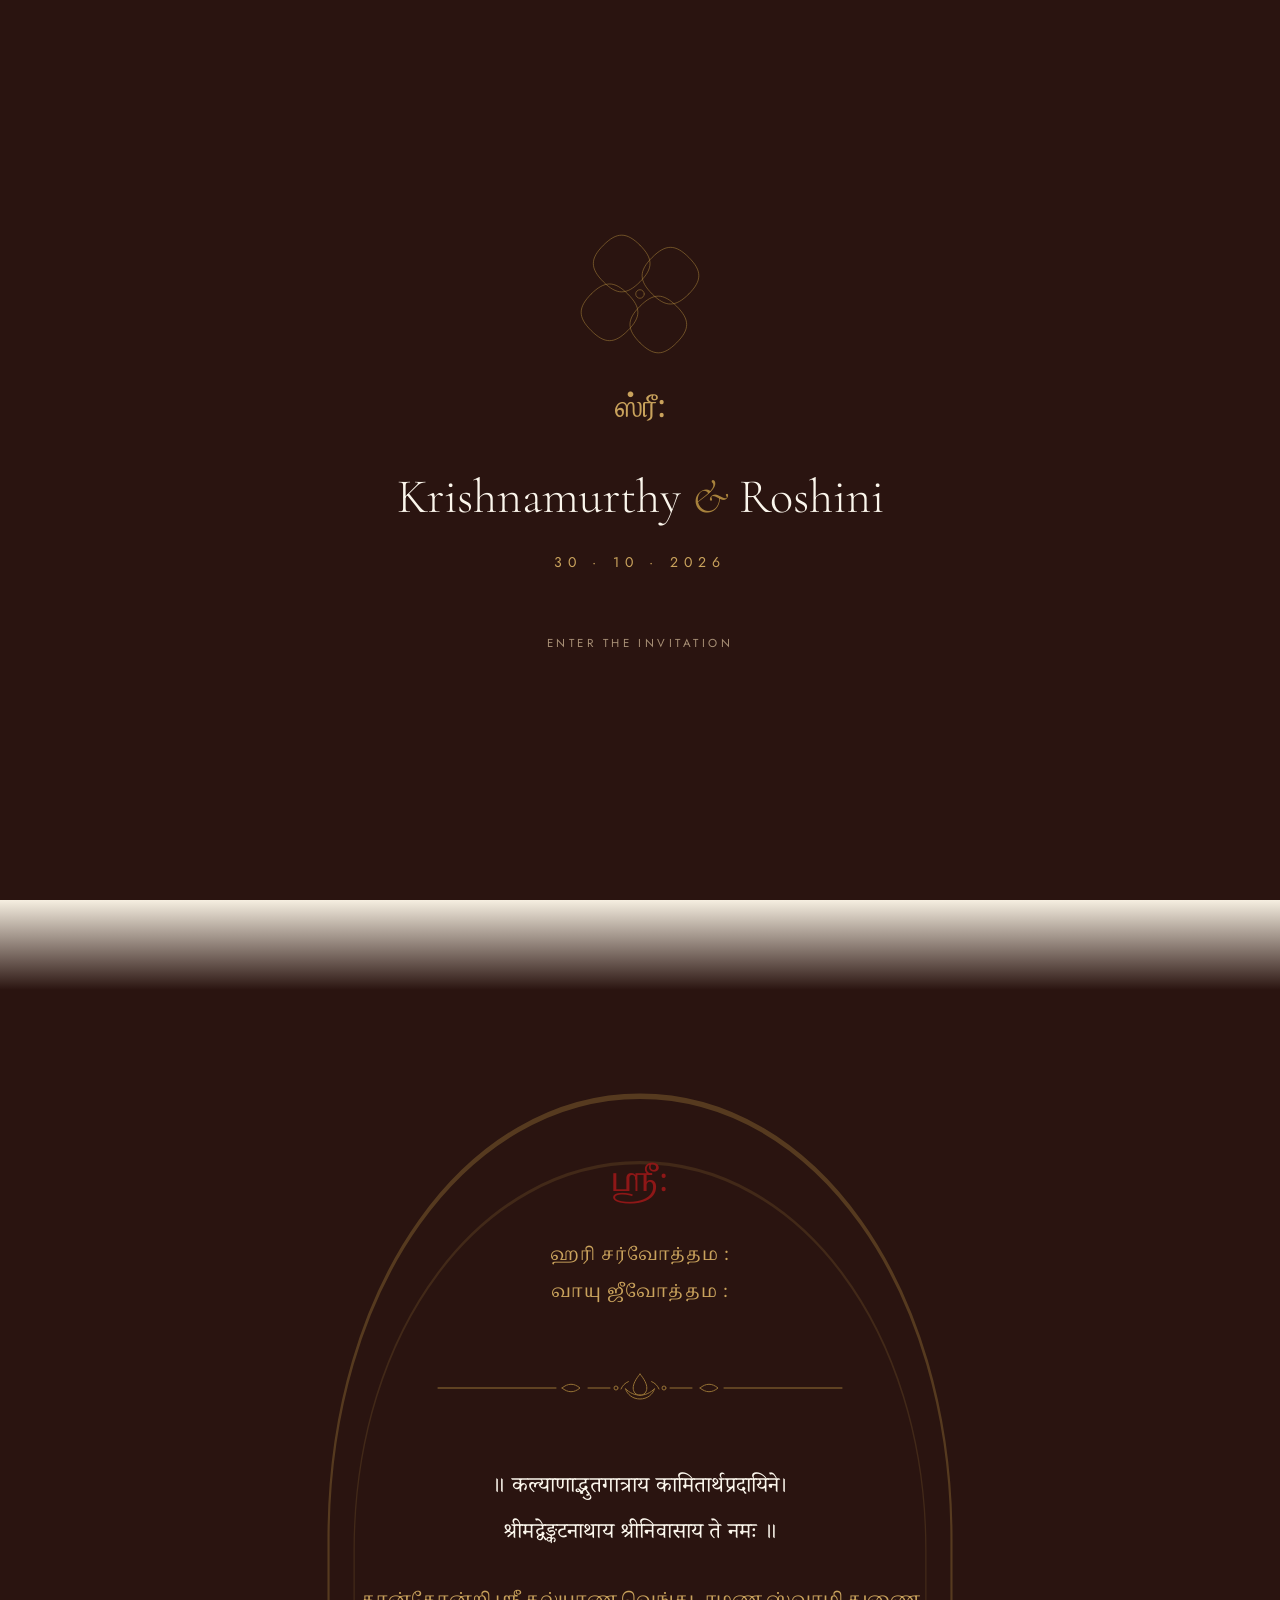
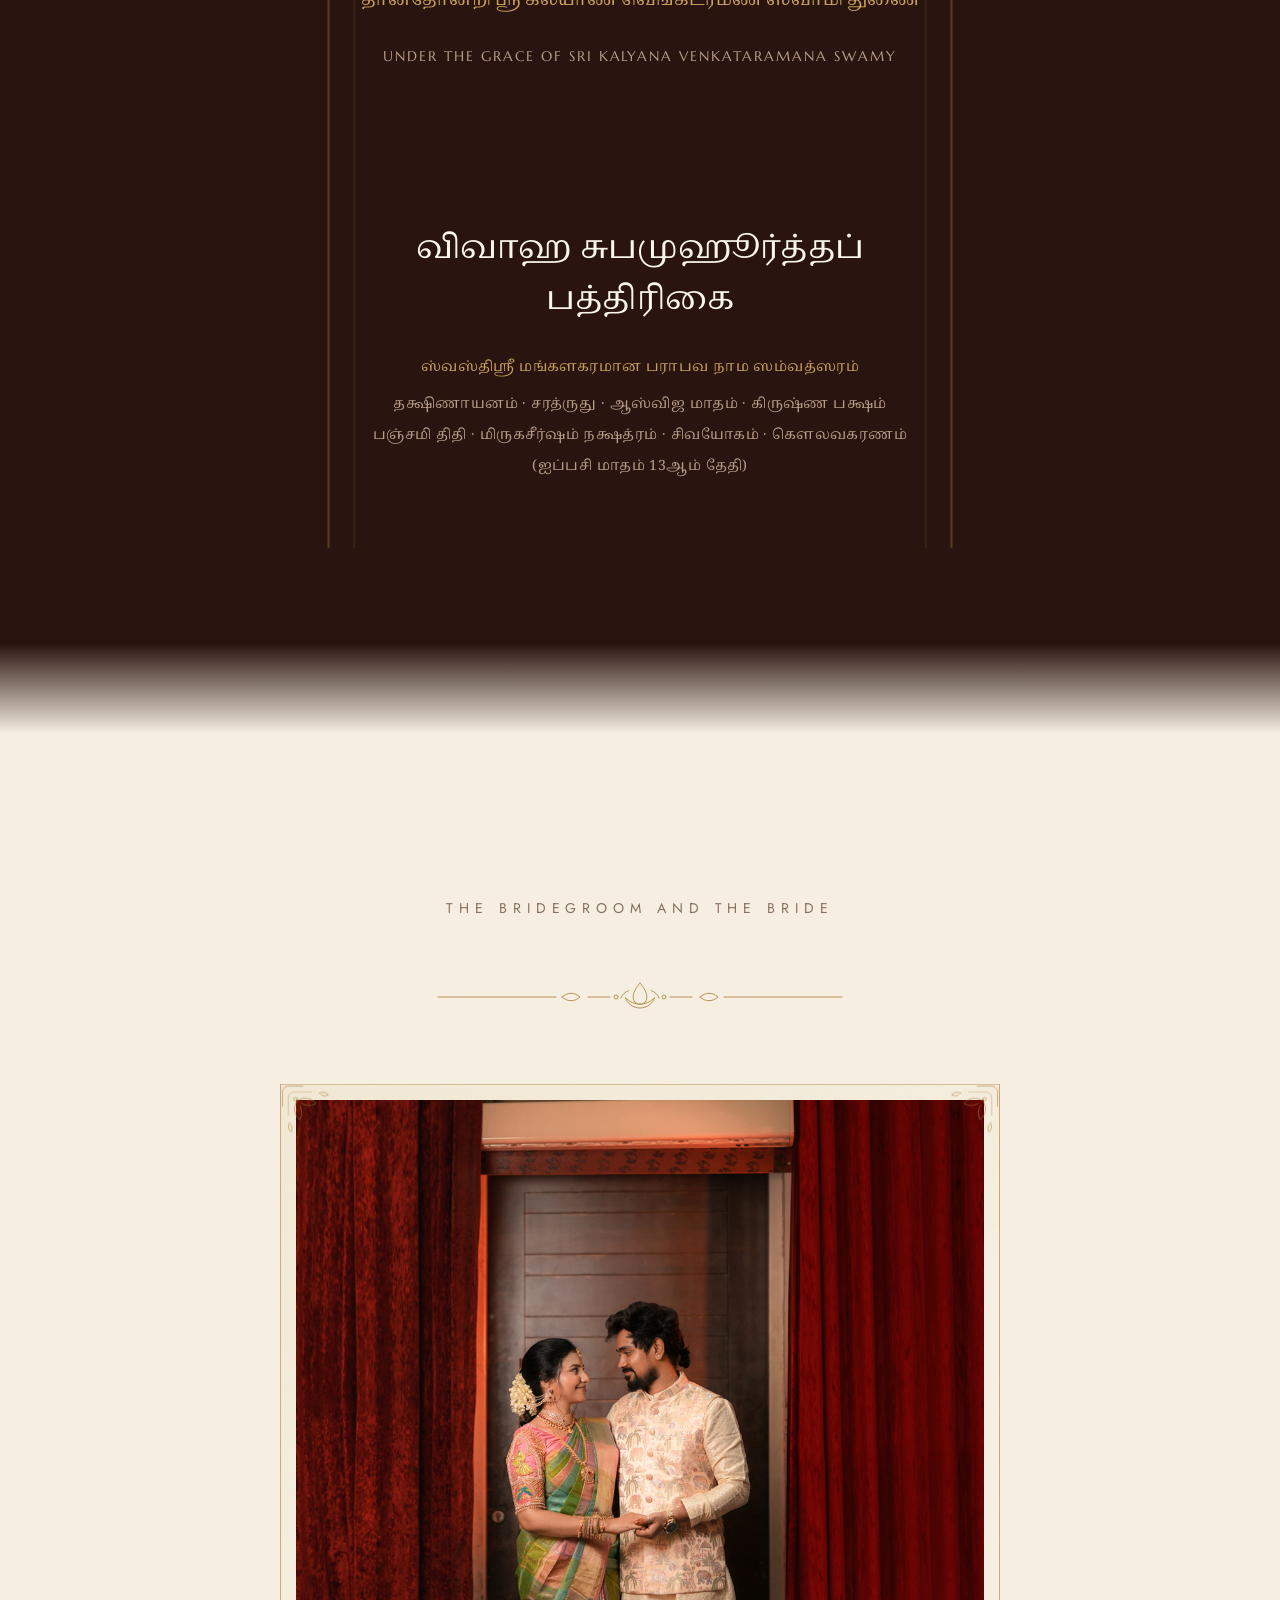
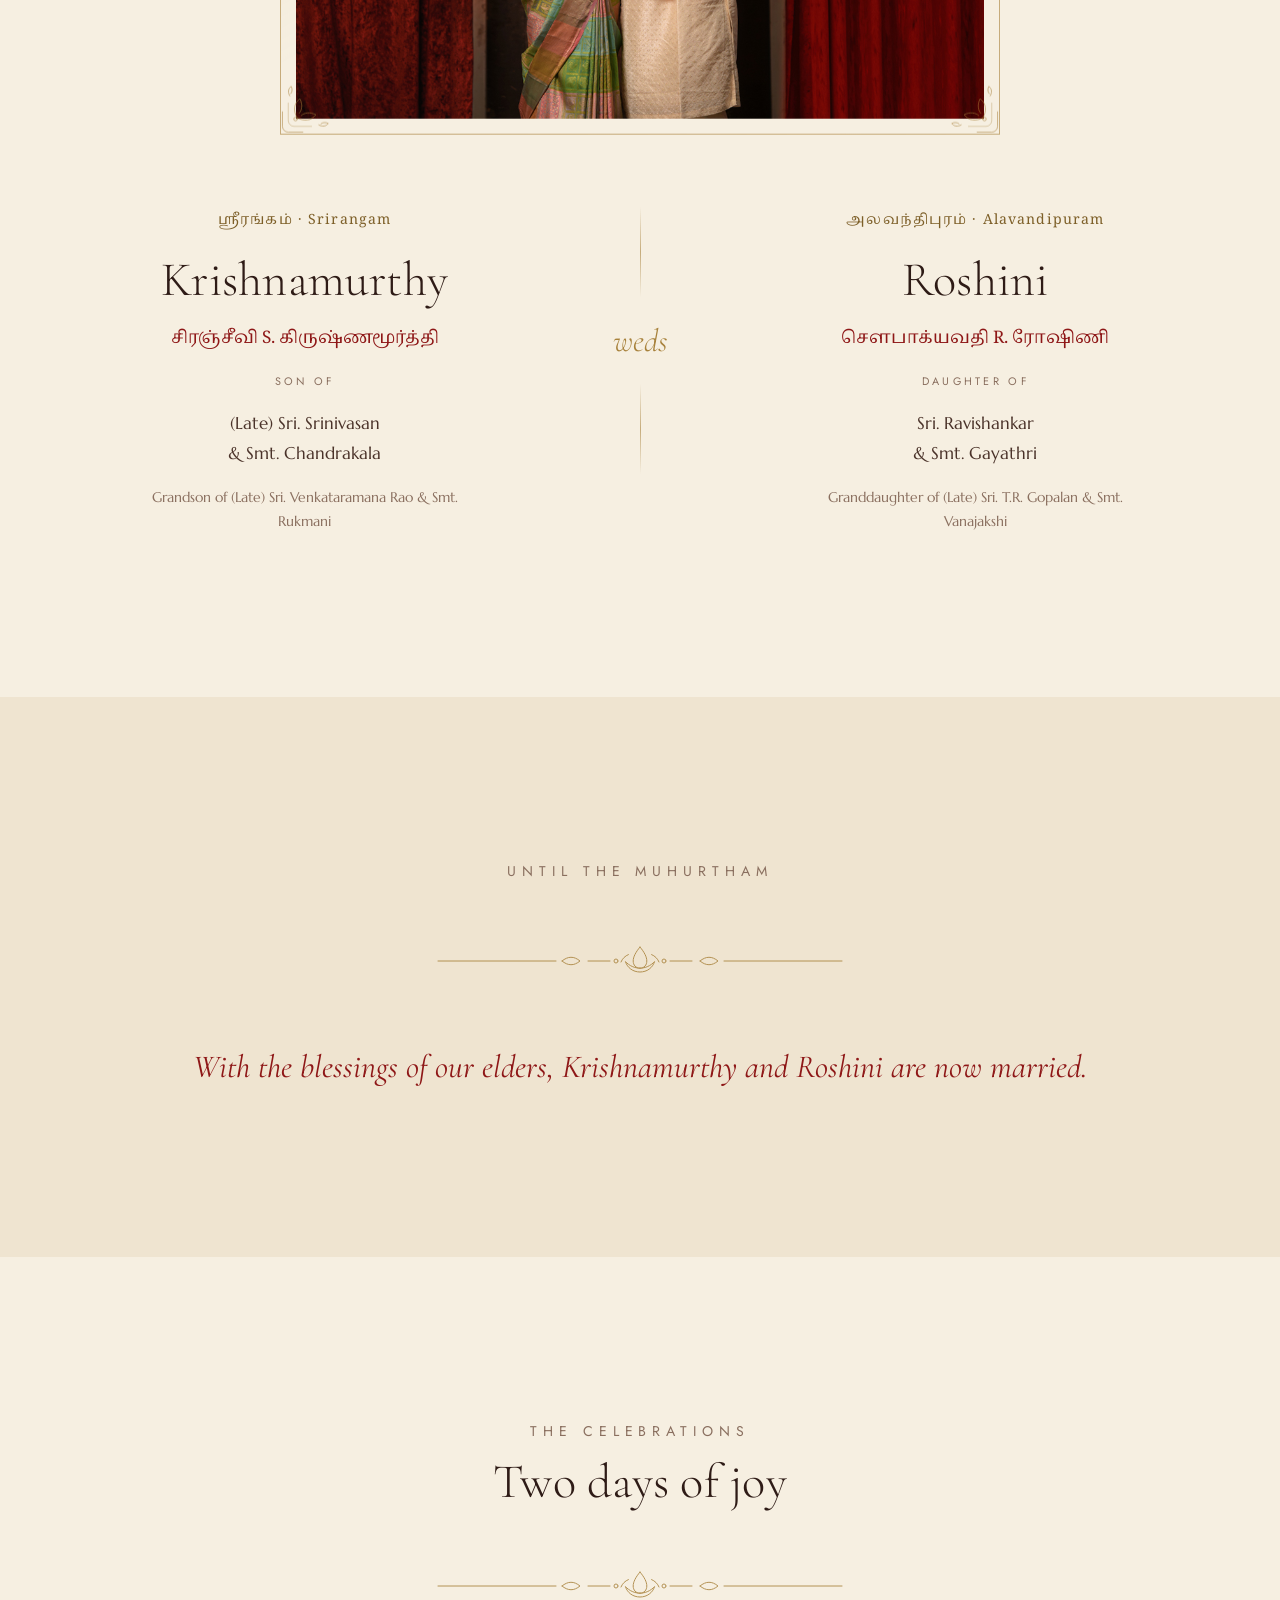
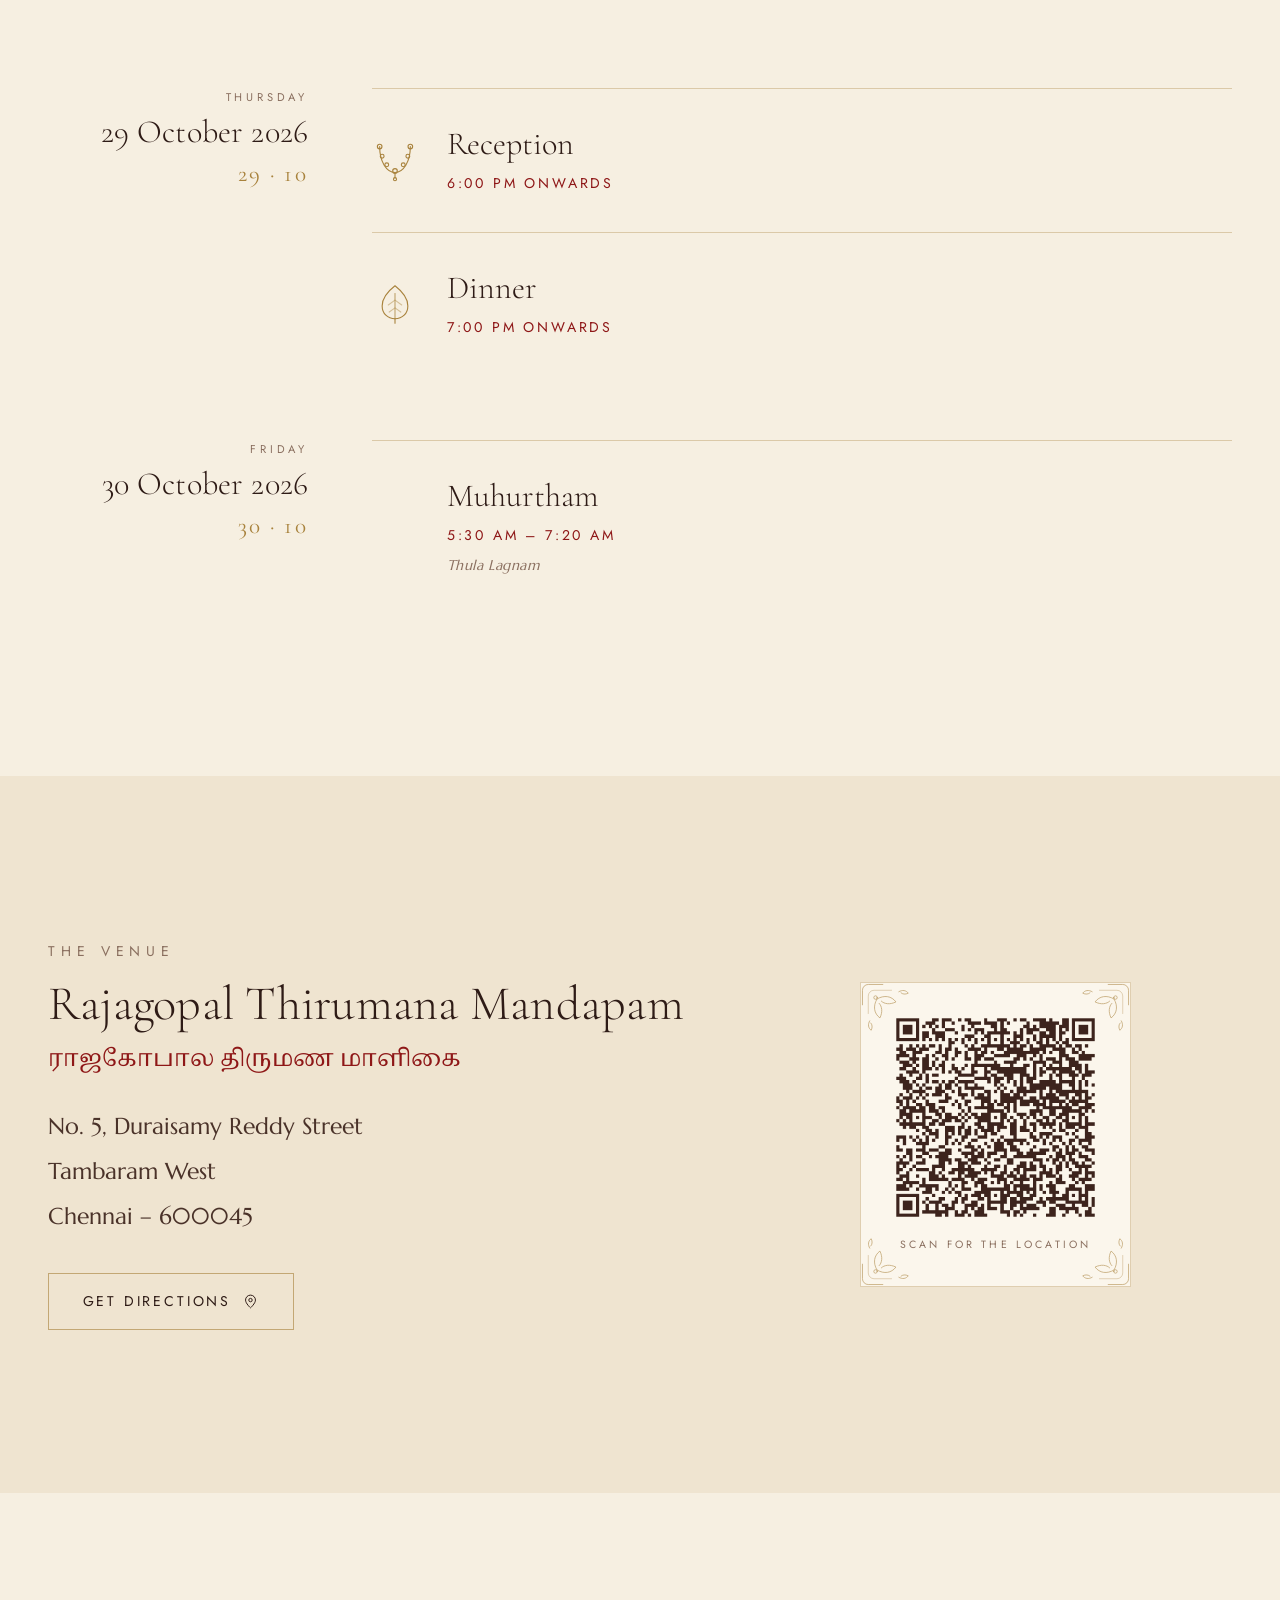
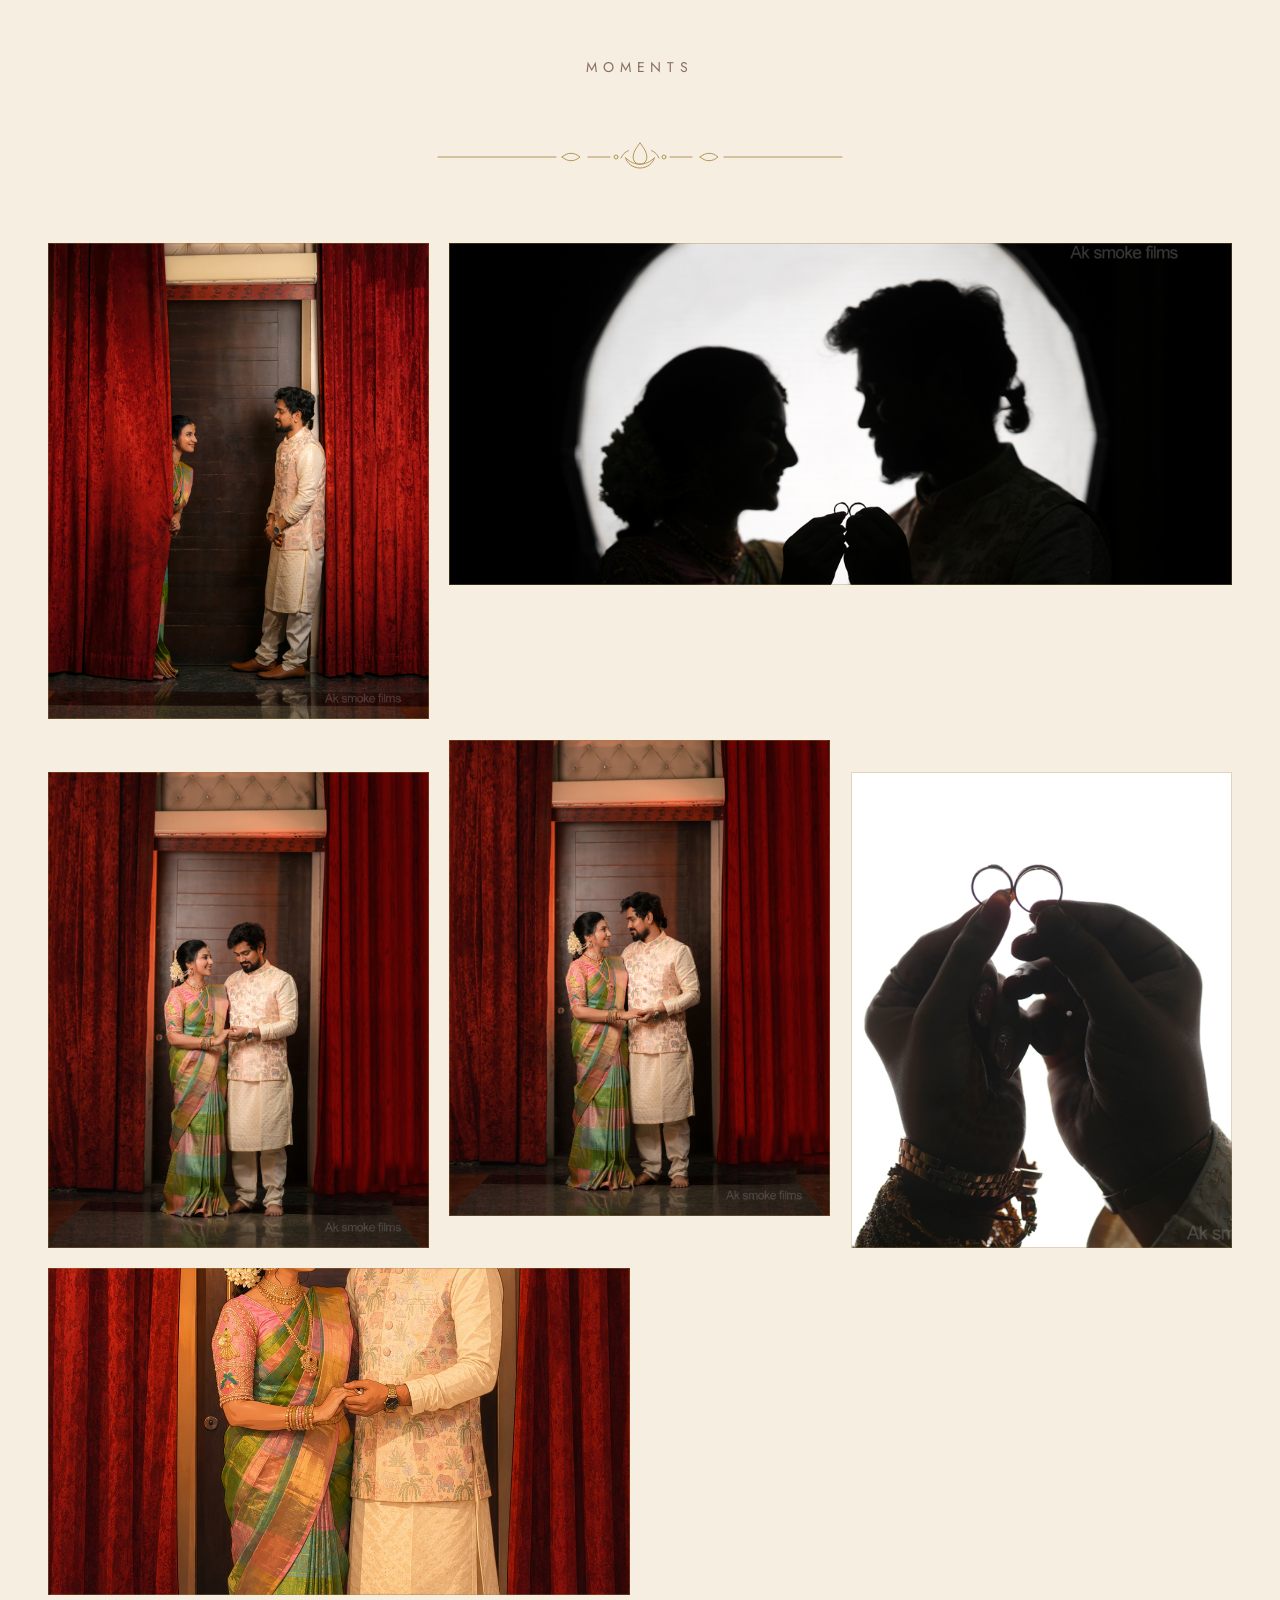
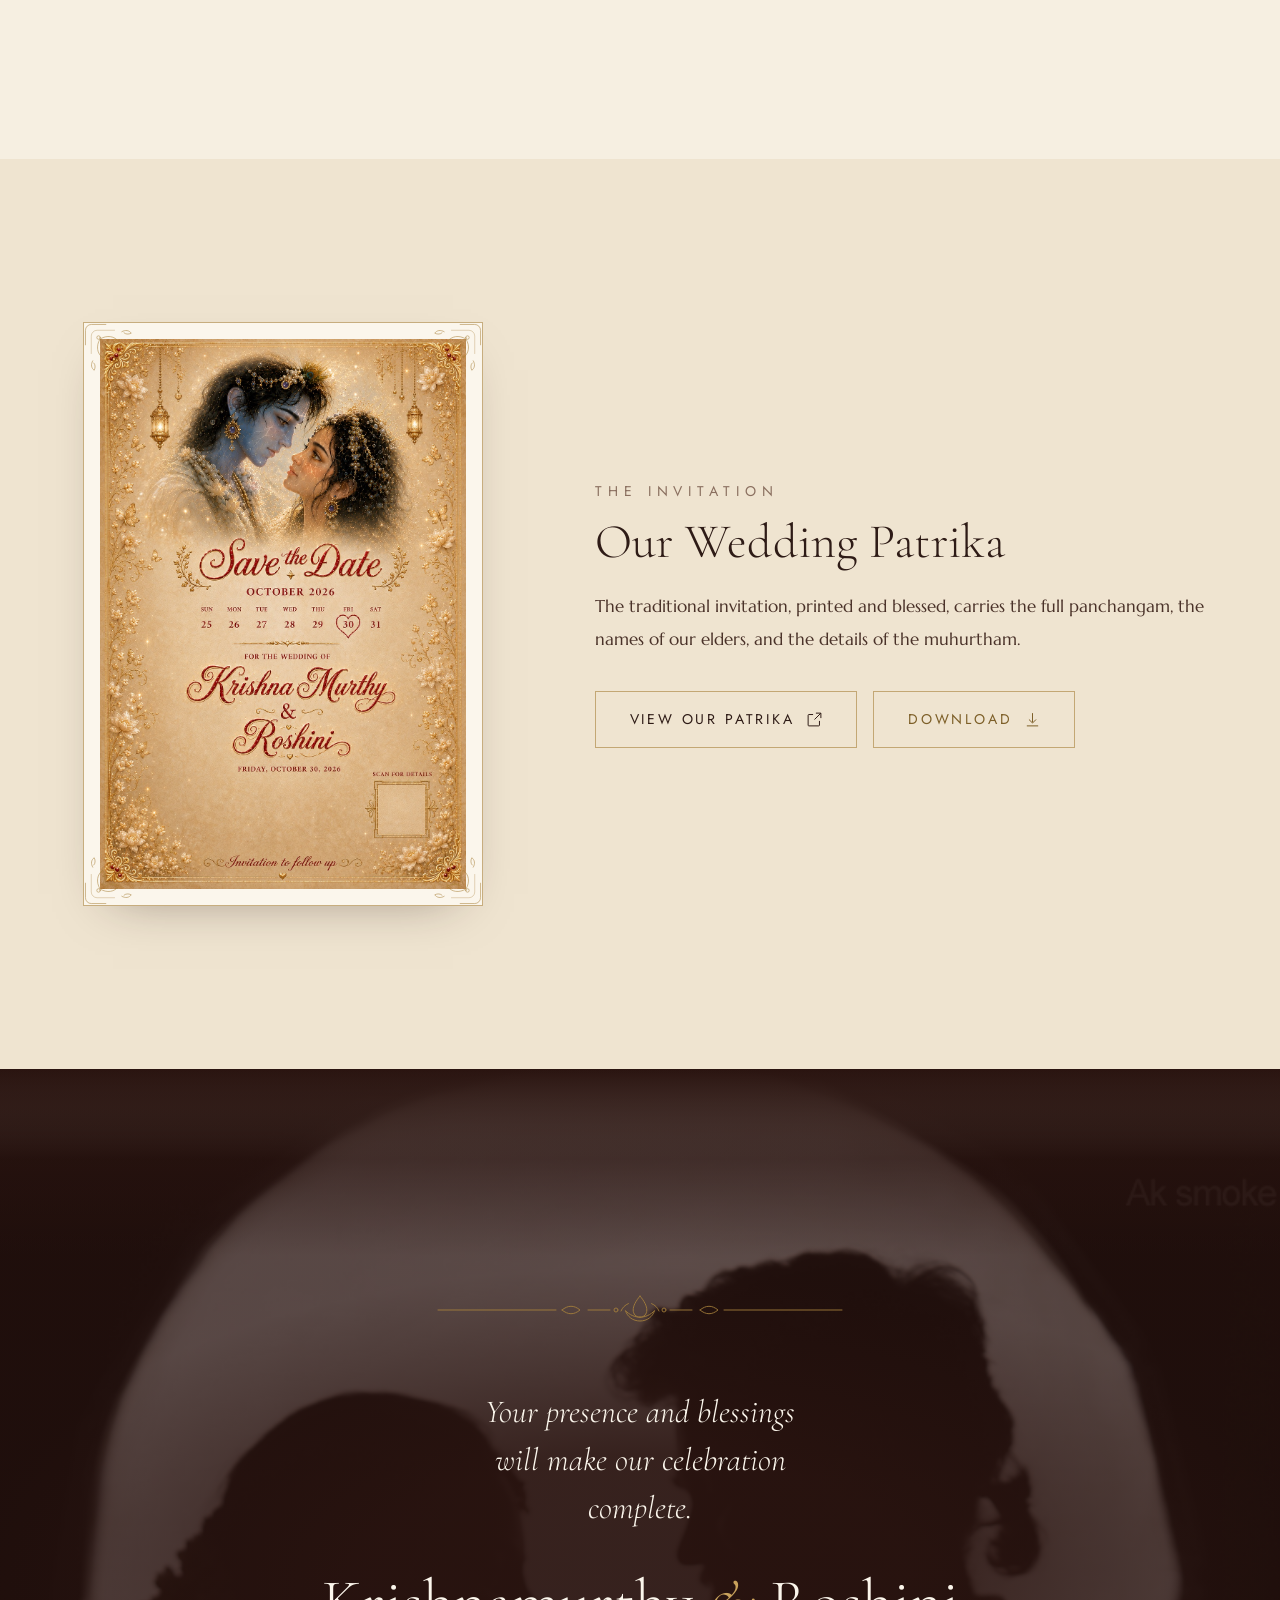
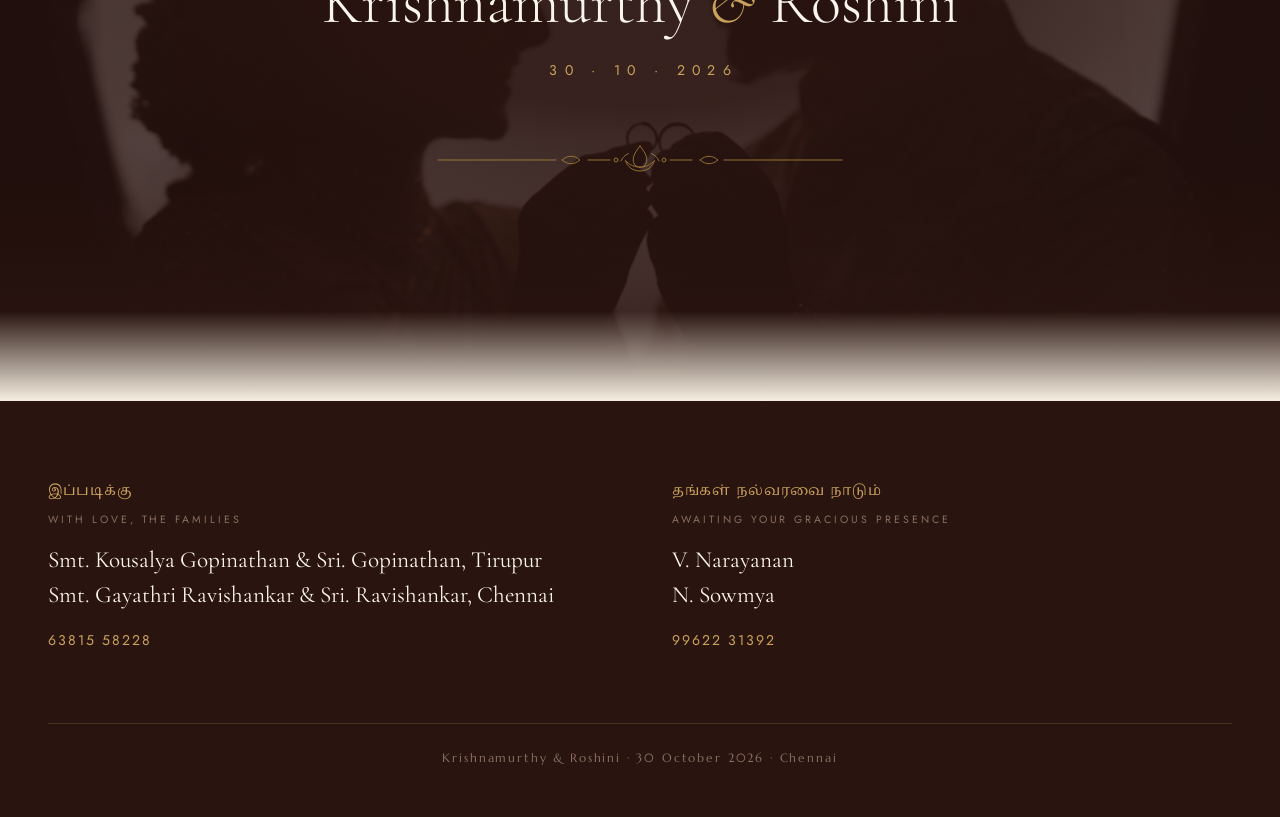
==== public/index.html @ 98db41a1 "Add wedding invitation site for Krishnamurthy & Roshini Static single-page invitation for 30 October" ====
<!doctype html>
<html lang="en">
<head>
<meta charset="utf-8">
<meta name="viewport" content="width=device-width, initial-scale=1, viewport-fit=cover">
<title>Krishnamurthy &amp; Roshini — 30 October 2026</title>
<meta name="description" content="Together with our families, we invite you to celebrate our wedding. Muhurtham 5:30 AM, Friday 30 October 2026, Rajagopal Thirumana Mandapam, Chennai.">
<meta name="theme-color" content="#f6efe1">
<meta name="color-scheme" content="light">

<!-- Social / WhatsApp preview -->
<!-- SITE URL: if Vercel gives you a different domain, change these 4 absolute URLs. -->
<link rel="canonical" href="https://krishnamurthy-roshini.vercel.app/">
<meta property="og:url" content="https://krishnamurthy-roshini.vercel.app/">
<meta property="og:type" content="website">
<meta property="og:title" content="Krishnamurthy &amp; Roshini">
<meta property="og:description" content="Together with our families, we invite you to celebrate our wedding — Friday, 30 October 2026, Chennai.">
<meta property="og:image" content="https://krishnamurthy-roshini.vercel.app/og-image.jpg">
<meta property="og:image:width" content="1200">
<meta property="og:image:height" content="630">
<meta property="og:image:type" content="image/jpeg">
<meta property="og:image:alt" content="Krishnamurthy and Roshini — wedding invitation, 30 October 2026">
<meta property="og:locale" content="en_IN">
<meta property="og:site_name" content="Krishnamurthy &amp; Roshini">
<meta name="twitter:card" content="summary_large_image">
<meta name="twitter:title" content="Krishnamurthy &amp; Roshini">
<meta name="twitter:description" content="Together with our families, we invite you to celebrate our wedding — Friday, 30 October 2026, Chennai.">
<meta name="twitter:image" content="https://krishnamurthy-roshini.vercel.app/og-image.jpg">

<link rel="icon" href="favicon.svg" type="image/svg+xml">
<link rel="apple-touch-icon" href="apple-touch-icon.png">

<link rel="preconnect" href="https://fonts.googleapis.com">
<link rel="preconnect" href="https://fonts.gstatic.com" crossorigin>
<!-- Webfonts load non-blockingly; the local fallback stack in tokens.css
     (Didot / Hoefler Text / Tamil Sangam MN) renders beautifully on its own. -->
<link rel="stylesheet" media="print" onload="this.media='all'"
      href="https://fonts.googleapis.com/css2?family=Cormorant+Garamond:ital,wght@0,300;0,400;0,500;1,300;1,400&family=Marcellus&family=Jost:wght@300;400&family=Noto+Serif+Tamil:wght@400;500&family=Noto+Serif+Devanagari:wght@400&display=swap">
<noscript><link rel="stylesheet" href="https://fonts.googleapis.com/css2?family=Cormorant+Garamond:ital,wght@0,300;0,400;0,500;1,300;1,400&family=Marcellus&family=Jost:wght@300;400&family=Noto+Serif+Tamil:wght@400;500&family=Noto+Serif+Devanagari:wght@400&display=swap"></noscript>

<link rel="preload" as="image" href="photos/curtain-reveal.jpg" fetchpriority="high">
<link rel="stylesheet" href="styles/main.css">
<link rel="stylesheet" href="styles/sections.css">

<script type="application/ld+json">
{
  "@context": "https://schema.org",
  "@type": "Event",
  "name": "Wedding of Krishnamurthy & Roshini",
  "startDate": "2026-10-30T05:30:00+05:30",
  "endDate": "2026-10-30T07:20:00+05:30",
  "eventStatus": "https://schema.org/EventScheduled",
  "eventAttendanceMode": "https://schema.org/OfflineEventAttendanceMode",
  "location": {
    "@type": "Place",
    "name": "Rajagopal Thirumana Mandapam",
    "address": {
      "@type": "PostalAddress",
      "streetAddress": "No. 5, Duraisamy Reddy Street, Tambaram West",
      "addressLocality": "Chennai",
      "postalCode": "600045",
      "addressCountry": "IN"
    }
  }
}
</script>
</head>

<body>

<!-- ========== OVERTURE ========== -->
<div class="overture" role="dialog" aria-label="Invitation opening">
  <div class="overture__inner overture__fade">
    <span class="overture__seal draw" data-orn="kolam" aria-hidden="true"></span>
    <p class="overture__om tamil">ஸ்ரீ:</p>
    <p class="overture__names">Krishnamurthy <span class="script-amp">&amp;</span> Roshini</p>
    <p class="overture__date">30 · 10 · 2026</p>
    <button type="button" class="overture__skip">Enter the invitation</button>
  </div>
</div>

<a class="skip-link" href="#home">Skip to content</a>

<!-- ========== AMBIENT ========== -->
<div class="ambient" aria-hidden="true"></div>

<!-- ========== NAV ========== -->
<nav class="nav" data-open="false" aria-label="Sections">
  <a class="nav__mark" href="#home">K <span class="script-amp">&amp;</span> R</a>
  <button class="nav__toggle" type="button" aria-expanded="false" aria-label="Menu"><span></span></button>
  <div class="nav__links">
    <a class="nav__link" href="#home">Home</a>
    <a class="nav__link" href="#blessing">The Wedding</a>
    <a class="nav__link" href="#events">Events</a>
    <a class="nav__link" href="#venue">Venue</a>
    <a class="nav__link" href="#gallery">Gallery</a>
    <a class="nav__link" href="#patrika">Patrika</a>
  </div>
</nav>

<main class="shell">

  <!-- ========== HERO ========== -->
  <section class="hero" id="home">
    <div class="hero__grid">
      <div class="hero__copy">
        <p class="eyebrow hero__invite" data-reveal>Together with our families</p>

        <h1 class="hero__names">
          <span class="line-mask" style="--delay:120ms"><span>Krishnamurthy</span></span>
          <span class="line-mask amp" style="--delay:260ms"><span>&amp;</span></span>
          <span class="line-mask" style="--delay:380ms"><span>Roshini</span></span>
        </h1>

        <p class="hero__date" data-reveal style="--delay:620ms">30 · 10 · 2026</p>

        <p class="hero__sub" data-reveal style="--delay:760ms">
          We invite you to celebrate our wedding at Rajagopal Thirumana Mandapam, Chennai.
        </p>

        <div class="hero__cta" data-reveal style="--delay:880ms">
          <a class="btn" href="#events"><span>The Celebrations</span></a>
          <a class="btn btn--gold" data-maps target="_blank" rel="noopener" href="#">
            <span>Get Directions</span>
            <svg viewBox="0 0 24 24" fill="none" stroke="currentColor" stroke-width="1.4" aria-hidden="true"><path d="M12 21s7-6.3 7-11a7 7 0 10-14 0c0 4.7 7 11 7 11z"/><circle cx="12" cy="10" r="2.4"/></svg>
          </a>
        </div>
      </div>

      <figure class="hero__figure" data-parallax="0.06">
        <div class="hero__frame framed" data-corners>
          <div class="img-reveal" style="--delay:200ms">
            <img src="photos/curtain-reveal.jpg" width="1080" height="1350" fetchpriority="high" decoding="async"
                 sizes="(max-width: 899px) 88vw, 46vw"
                 alt="Roshini looking out from behind a crimson curtain towards Krishnamurthy">
          </div>
        </div>
        <figcaption class="hero__caption">Chennai · 2026</figcaption>
      </figure>
    </div>

    <p class="hero__scroll" aria-hidden="true"><i></i>Scroll</p>
  </section>

  <!-- ========== BLESSING ========== -->
  <section class="section section--deep blessing" id="blessing">
    <div class="wrap--narrow blessing__frame">
      <span class="blessing__arch draw" data-orn="arch" aria-hidden="true"></span>

      <div class="stack" style="--gap:1.6rem">
        <p class="blessing__sri tamil" data-reveal>ஸ்ரீ:</p>

        <div class="blessing__hari tamil" data-reveal style="--delay:120ms">
          <span>ஹரி சர்வோத்தம :</span>
          <span>வாயு ஜீவோத்தம :</span>
        </div>

        <span class="divider draw" data-orn="divider" aria-hidden="true"></span>

        <blockquote class="blessing__shloka deva" data-reveal style="--delay:180ms">
          <p>॥ कल्याणाद्भुतगात्राय कामितार्थप्रदायिने।</p>
          <p>श्रीमद्वेङ्कटनाथाय श्रीनिवासाय ते नमः ॥</p>
        </blockquote>

        <p class="blessing__deity tamil" data-reveal style="--delay:260ms">
          தான்தோன்றி ஸ்ரீ கல்யாண வெங்கடரமண ஸ்வாமி துணை
        </p>
        <p class="blessing__deity-en" data-reveal style="--delay:320ms">
          Under the grace of Sri Kalyana Venkataramana Swamy
        </p>

        <span class="divider draw" data-orn="divider" aria-hidden="true"></span>

        <h2 class="blessing__title tamil" data-reveal style="--delay:380ms">
          விவாஹ சுபமுஹூர்த்தப் பத்திரிகை
        </h2>

        <div class="blessing__panchangam tamil" data-reveal style="--delay:440ms">
          <strong>ஸ்வஸ்திஸ்ரீ மங்களகரமான பராபவ நாம ஸம்வத்ஸரம்</strong>
          <p>தக்ஷிணாயனம் · சரத்ருது · ஆஸ்விஜ மாதம் · கிருஷ்ண பக்ஷம்</p>
          <p>பஞ்சமி திதி · மிருகசீர்ஷம் நக்ஷத்ரம் · சிவயோகம் · கௌலவகரணம்</p>
          <p>(ஐப்பசி மாதம் 13ஆம் தேதி)</p>
        </div>
      </div>
    </div>
  </section>

  <!-- ========== COUPLE ========== -->
  <section class="section couple" id="couple">
    <div class="wrap">
      <header class="center stack" style="--gap:0.9rem; margin-bottom: clamp(2.5rem,6vw,4rem)">
        <p class="eyebrow" data-reveal>The Bridegroom and the Bride</p>
        <span class="divider draw" data-orn="divider" aria-hidden="true"></span>
      </header>

      <!-- One shared portrait: these photographs frame the couple together,
           so they are presented together rather than cropped apart. -->
      <figure class="couple__portrait framed" data-corners data-reveal data-parallax="0.04">
        <div class="img-reveal">
          <img src="photos/couple-standing.jpg" width="1080" height="1350" loading="lazy" decoding="async"
               sizes="(max-width: 879px) 92vw, 62vw"
               alt="Krishnamurthy and Roshini standing together, hands joined, before a crimson curtain">
        </div>
      </figure>

      <div class="couple__names" data-reveal style="--delay:120ms">
        <article class="person person--groom">
          <p class="person__lineage tamil">ஸ்ரீரங்கம் · Srirangam</p>
          <h3 class="person__name">Krishnamurthy</h3>
          <p class="person__tamil tamil">சிரஞ்சீவி S. கிருஷ்ணமூர்த்தி</p>
          <p class="person__rel">Son of</p>
          <p class="person__parents">(Late) Sri. Srinivasan<br>&amp; Smt. Chandrakala</p>
          <p class="person__gp">Grandson of (Late) Sri. Venkataramana Rao &amp; Smt. Rukmani</p>
        </article>

        <div class="couple__joiner" aria-hidden="true">
          <i></i><span class="couple__weds">weds</span><i></i>
        </div>

        <article class="person person--bride">
          <p class="person__lineage tamil">அலவந்திபுரம் · Alavandipuram</p>
          <h3 class="person__name">Roshini</h3>
          <p class="person__tamil tamil">செளபாக்யவதி R. ரோஷிணி</p>
          <p class="person__rel">Daughter of</p>
          <p class="person__parents">Sri. Ravishankar<br>&amp; Smt. Gayathri</p>
          <p class="person__gp">Granddaughter of (Late) Sri. T.R. Gopalan &amp; Smt. Vanajakshi</p>
        </article>
      </div>
    </div>
  </section>

  <!-- ========== COUNTDOWN ========== -->
  <section class="section section--alt countdown" id="countdown">
    <div class="wrap--mid center stack" style="--gap:1.2rem">
      <p class="eyebrow" data-reveal>Until the Muhurtham</p>
      <span class="divider draw" data-orn="divider" aria-hidden="true"></span>
      <div class="countdown__grid" data-reveal style="--delay:120ms"></div>
      <p class="countdown__note" data-reveal style="--delay:240ms">
        Friday, 30 October 2026 · 5:30 AM · Thula Lagnam
      </p>
    </div>
  </section>

  <!-- ========== EVENTS ========== -->
  <section class="section events" id="events">
    <div class="wrap">
      <header class="center stack" style="--gap:0.9rem; margin-bottom: clamp(3rem,7vw,5rem)">
        <p class="eyebrow" data-reveal>The Celebrations</p>
        <h2 class="display" data-reveal style="--delay:100ms; font-size: var(--step-3); font-weight:300">Two days of joy</h2>
        <span class="divider draw" data-orn="divider" aria-hidden="true"></span>
      </header>
      <div class="events__list"></div>
    </div>
  </section>

  <!-- ========== VENUE ========== -->
  <section class="section section--alt venue" id="venue">
    <div class="wrap venue__grid">
      <div>
        <p class="eyebrow" data-reveal>The Venue</p>
        <h2 class="venue__name" data-reveal style="--delay:100ms">Rajagopal Thirumana Mandapam</h2>
        <p class="venue__tamil tamil" data-reveal style="--delay:160ms">ராஜகோபால திருமண மாளிகை</p>
        <address class="venue__address" data-reveal style="--delay:220ms">
          No. 5, Duraisamy Reddy Street<br>
          Tambaram West<br>
          Chennai – 600045
        </address>
        <div class="venue__actions" data-reveal style="--delay:300ms">
          <a class="btn" data-maps target="_blank" rel="noopener" href="#">
            <span>Get Directions</span>
            <svg viewBox="0 0 24 24" fill="none" stroke="currentColor" stroke-width="1.4" aria-hidden="true"><path d="M12 21s7-6.3 7-11a7 7 0 10-14 0c0 4.7 7 11 7 11z"/><circle cx="12" cy="10" r="2.4"/></svg>
          </a>
        </div>
      </div>

      <figure class="venue__qr framed" data-corners data-reveal style="--delay:200ms">
        <img src="photos/venue-qr.png" width="1400" height="1400" loading="lazy" decoding="async"
             alt="QR code linking to the venue location on Google Maps">
        <figcaption>Scan for the location</figcaption>
      </figure>
    </div>
  </section>

  <!-- ========== GALLERY ========== -->
  <section class="section gallery" id="gallery">
    <div class="wrap">
      <header class="center stack" style="--gap:0.9rem; margin-bottom: clamp(2.5rem,6vw,4rem)">
        <p class="eyebrow" data-reveal>Moments</p>
        <span class="divider draw" data-orn="divider" aria-hidden="true"></span>
      </header>
      <div class="gallery__grid"></div>
    </div>
  </section>

  <!-- ========== PATRIKA ========== -->
  <section class="section section--alt patrika" id="patrika">
    <div class="wrap patrika__grid">
      <a class="patrika__card framed" data-corners href="patrika/patrika.pdf" target="_blank" rel="noopener"
         data-reveal aria-label="Open the wedding Patrika (PDF, opens in a new tab)">
        <img src="photos/patrika-card.jpg" width="1023" height="1537" loading="lazy" decoding="async"
             sizes="(max-width: 879px) 88vw, 34vw"
             alt="The printed save-the-date card for Krishnamurthy and Roshini">
      </a>

      <div>
        <p class="eyebrow" data-reveal>The Invitation</p>
        <h2 class="display" data-reveal style="--delay:100ms; font-size: var(--step-3); font-weight:300; line-height:1.08; margin-top:0.8rem">
          Our Wedding Patrika
        </h2>
        <p data-reveal style="--delay:180ms; margin-top:1.4rem; color: var(--foreground-soft); max-width: 46ch; line-height:1.9">
          The traditional invitation, printed and blessed, carries the full panchangam,
          the names of our elders, and the details of the muhurtham.
        </p>
        <div class="patrika__actions" data-reveal style="--delay:260ms">
          <a class="btn" href="patrika/patrika.pdf" target="_blank" rel="noopener">
            <span>View Our Patrika</span>
            <svg viewBox="0 0 24 24" fill="none" stroke="currentColor" stroke-width="1.4" aria-hidden="true"><path d="M14 3h7v7M21 3l-9 9M19 14v6a1 1 0 01-1 1H4a1 1 0 01-1-1V6a1 1 0 011-1h6"/></svg>
          </a>
          <a class="btn btn--gold" href="patrika/patrika.pdf" download>
            <span>Download</span>
            <svg viewBox="0 0 24 24" fill="none" stroke="currentColor" stroke-width="1.4" aria-hidden="true"><path d="M12 3v13M7 12l5 5 5-5M4 21h16"/></svg>
          </a>
        </div>
      </div>
    </div>
  </section>

  <!-- ========== CLOSING ========== -->
  <section class="section--deep closing" id="closing">
    <div class="closing__bg" aria-hidden="true">
      <img src="photos/arch-silhouette.jpg" width="1080" height="608" loading="lazy" decoding="async" alt="">
    </div>
    <div class="closing__inner">
      <span class="divider draw" data-orn="divider" aria-hidden="true"></span>
      <p class="closing__line" data-reveal>
        Your presence and blessings will make our celebration complete.
      </p>
      <p class="closing__names" data-reveal style="--delay:180ms">
        Krishnamurthy <span class="amp">&amp;</span> Roshini
      </p>
      <p class="closing__date" data-reveal style="--delay:300ms">30 · 10 · 2026</p>
      <span class="divider draw" data-orn="divider" aria-hidden="true"></span>
    </div>
  </section>
</main>

<!-- ========== FOOTER ========== -->
<footer class="footer">
  <div class="wrap footer__grid">
    <div>
      <p class="footer__label tamil">இப்படிக்கு</p>
      <p class="footer__label-en">With love, the families</p>
      <p class="footer__names">
        Smt. Kousalya Gopinathan &amp; Sri. Gopinathan, Tirupur<br>
        Smt. Gayathri Ravishankar &amp; Sri. Ravishankar, Chennai
      </p>
      <a class="footer__phone" href="tel:+916381558228">63815 58228</a>
    </div>
    <div>
      <p class="footer__label tamil">தங்கள் நல்வரவை நாடும்</p>
      <p class="footer__label-en">Awaiting your gracious presence</p>
      <p class="footer__names">V. Narayanan<br>N. Sowmya</p>
      <a class="footer__phone" href="tel:+919962231392">99622 31392</a>
    </div>
  </div>
  <p class="footer__base">Krishnamurthy &amp; Roshini · 30 October 2026 · Chennai</p>
</footer>

<script type="module" src="scripts/main.js"></script>
</body>
</html>
---- public/styles/main.css ----
@import url("./tokens.css");

/* ============================ RESET ============================ */
*, *::before, *::after { box-sizing: border-box; }
html { -webkit-text-size-adjust: 100%; scroll-behavior: smooth; }
@media (prefers-reduced-motion: reduce) { html { scroll-behavior: auto; } }
body, h1, h2, h3, h4, p, figure, blockquote, dl, dd, ul, ol { margin: 0; padding: 0; }
ul, ol { list-style: none; }
img, svg, picture { display: block; max-width: 100%; }
img { height: auto; }
button { font: inherit; color: inherit; background: none; border: 0; cursor: pointer; }
a { color: inherit; text-decoration: none; }

body {
  font-family: var(--font-body);
  max-width: 100%;
  font-size: var(--step-0);
  line-height: 1.72;
  color: var(--foreground);
  background: var(--background);
  overflow-x: hidden;
  -webkit-font-smoothing: antialiased;
  text-rendering: optimizeLegibility;
}

/* Paper grain — a single tiled SVG, no canvas */
body::before {
  content: ""; position: fixed; inset: 0; z-index: 0; pointer-events: none;
  opacity: 0.42; mix-blend-mode: multiply;
  background-image: url("data:image/svg+xml;utf8,\
<svg xmlns='http://www.w3.org/2000/svg' width='180' height='180'>\
<filter id='n'><feTurbulence type='fractalNoise' baseFrequency='0.85' numOctaves='3' stitchTiles='stitch'/>\
<feColorMatrix type='saturate' values='0'/></filter>\
<rect width='180' height='180' filter='url(%23n)' opacity='0.35'/></svg>");
}

::selection { background: var(--accent); color: var(--paper-warm); }

:focus-visible {
  outline: 2px solid var(--accent);
  outline-offset: 3px;
  border-radius: 2px;
}

/* ============================ TYPE ============================ */
.display { font-family: var(--display, var(--font-display)); }

h1, h2, h3 {
  font-family: var(--font-display);
  font-weight: 300;
  line-height: 1.05;
  letter-spacing: 0.005em;
}

.eyebrow {
  font-family: var(--font-sans);
  font-size: var(--step--1);
  font-weight: 400;
  letter-spacing: 0.42em;
  text-transform: uppercase;
  color: var(--muted);
  line-height: 1.6;
}
.eyebrow--gold { color: var(--gold-deep); }

.tamil { font-family: var(--font-tamil); line-height: 1.95; font-weight: 400; }
.deva  { font-family: var(--font-deva);  line-height: 2.0;  font-weight: 400; }

.script-amp {
  font-family: var(--font-display);
  font-style: italic;
  font-weight: 300;
  color: var(--gold);
}

/* ============================ LAYOUT ============================ */
.shell { position: relative; z-index: 1; }

.section {
  position: relative;
  padding-block: var(--section-y);
  padding-inline: var(--gutter);
}
.wrap { width: min(100%, 1220px); margin-inline: auto; }
/* Long proper nouns must never push the layout wider than the screen.
   Names are never hyphenated or split — the type scale is sized so they fit. */
h1, h2, h3, .hero__names, .closing__names, .person__name, .venue__name {
  overflow-wrap: normal;
  word-break: keep-all;
  hyphens: none;
}
.hero__grid, .couple__names, .venue__grid, .patrika__grid { min-width: 0; }
.hero__grid > *, .couple__names > *, .venue__grid > *, .patrika__grid > * { min-width: 0; }
.wrap--narrow { width: min(100%, 760px); margin-inline: auto; }
.wrap--mid    { width: min(100%, 980px); margin-inline: auto; }

.center { text-align: center; }
.stack > * + * { margin-block-start: var(--gap, 1rem); }

/* Dark cinematic sections */
.section--deep {
  background: var(--background-deep);
  color: var(--paper-warm);
  --foreground: #f3e6d4;
  --muted: #b79c86;
  --border: rgba(201, 162, 92, 0.30);
}
.section--deep .eyebrow { color: var(--gold-light); }

/* Soft atmospheric edge between light and dark */
.section--deep::before,
.section--deep::after {
  content: ""; position: absolute; left: 0; right: 0; height: 90px; pointer-events: none;
}
.section--deep::before { top: 0;    background: linear-gradient(to bottom, var(--background), transparent); }
.section--deep::after  { bottom: 0; background: linear-gradient(to top,    var(--background), transparent); }

.section--alt { background: var(--background-alt); }

/* ============================ ORNAMENTS ============================ */
.orn { color: var(--gold); width: 100%; height: auto; }
.orn--divider { max-width: 420px; margin-inline: auto; }
.orn--bud  { width: 20px; height: 20px; display: inline-block; vertical-align: -4px; }
.orn-icon  { width: 42px; height: 42px; color: var(--gold); }

.divider { display: block; margin-block: clamp(2rem, 5vw, 3.5rem); }
.divider .orn { opacity: 0.85; }

/* Self-drawing stroke animation */
.draw .d {
  stroke-dasharray: var(--len, 400);
  stroke-dashoffset: var(--len, 400);
}
.draw.is-in .d {
  animation: draw-in 1.8s var(--ease-out) forwards;
  animation-delay: calc(var(--i, 0) * 90ms);
}
@keyframes draw-in { to { stroke-dashoffset: 0; } }

/* Corner filigree on framed blocks */
.framed { position: relative; }
.corner { position: absolute; width: clamp(38px, 6vw, 64px); color: var(--gold); opacity: 0.75; pointer-events: none; }
.corner--tl { top: 0; left: 0; }
.corner--tr { top: 0; right: 0; transform: scaleX(-1); }
.corner--bl { bottom: 0; left: 0; transform: scaleY(-1); }
.corner--br { bottom: 0; right: 0; transform: scale(-1); }

/* Rule with a centred lotus bud */
.rule {
  display: flex; align-items: center; gap: 0.9rem;
  color: var(--gold); opacity: 0.7;
}
.rule::before, .rule::after {
  content: ""; flex: 1; height: 1px;
  background: linear-gradient(to right, transparent, var(--border-strong), transparent);
}

/* ============================ BUTTONS ============================ */
.btn {
  --btn-fg: var(--foreground);
  position: relative;
  display: inline-flex; align-items: center; gap: 0.7rem;
  padding: 0.95rem 2.1rem;
  font-family: var(--font-sans);
  font-size: var(--step--1);
  letter-spacing: 0.2em;
  text-transform: uppercase;
  color: var(--btn-fg);
  border: 1px solid var(--border-strong);
  background: transparent;
  overflow: hidden;
  transition: color var(--dur-fast) var(--ease-out), border-color var(--dur-fast) var(--ease-out);
  min-height: 48px;
}
.btn::after {
  content: ""; position: absolute; inset: 0; z-index: -1;
  background: var(--accent);
  transform: scaleX(0); transform-origin: right;
  transition: transform 0.6s var(--ease-out);
}
.btn > * { position: relative; }
.btn:hover, .btn:focus-visible { color: var(--paper-warm); border-color: var(--accent); }
.btn:hover::after, .btn:focus-visible::after { transform: scaleX(1); transform-origin: left; }
.btn svg { width: 17px; height: 17px; }

.btn--gold { --btn-fg: var(--gold-deep); }
.section--deep .btn { --btn-fg: var(--gold-light); border-color: rgba(201,162,92,0.5); }
.section--deep .btn:hover { color: var(--background-deep); }
.section--deep .btn::after { background: var(--gold-light); }

/* ============================ REVEALS ============================ */
[data-reveal] {
  opacity: 0;
  transform: translate3d(0, 26px, 0);
  transition:
    opacity 1.1s var(--ease-out) var(--delay, 0ms),
    transform 1.1s var(--ease-out) var(--delay, 0ms);
  will-change: opacity, transform;
}
[data-reveal].is-in { opacity: 1; transform: none; }

/* Mask reveal for headings — each line clipped and lifted */
.line-mask { display: block; overflow: hidden; }
.line-mask > span {
  display: block;
  transform: translate3d(0, 105%, 0);
  transition: transform 1.25s var(--ease-out) var(--delay, 0ms);
  will-change: transform;
}
.is-in .line-mask > span, .line-mask.is-in > span { transform: none; }

/* Image clip reveal */
.img-reveal { overflow: hidden; position: relative; }
.img-reveal img {
  transform: scale(1.16);
  transition: transform 1.9s var(--ease-out) var(--delay, 0ms), opacity 1.2s ease;
  will-change: transform;
}
.img-reveal.is-in img { transform: scale(1); }
.img-reveal::after {
  content: ""; position: absolute; inset: 0; background: var(--background);
  transform-origin: bottom;
  transition: transform 1.5s var(--ease-out) var(--delay, 0ms);
}
.img-reveal.is-in::after { transform: scaleY(0); }

@media (prefers-reduced-motion: reduce) {
  [data-reveal], .line-mask > span, .img-reveal img { opacity: 1 !important; transform: none !important; transition: none !important; }
  .img-reveal::after { display: none; }
  .draw .d { stroke-dashoffset: 0 !important; animation: none !important; }
}
---- public/styles/sections.css ----
/* ======================= OVERTURE (intro curtain) ======================= */
.overture {
  position: fixed; inset: 0; z-index: 200;
  display: grid; place-items: center;
  background: var(--background-deep);
  color: var(--gold-pale);
  text-align: center;
  padding: var(--gutter);
  transition: opacity 1.1s var(--ease-out), visibility 1.1s;
}
.overture[hidden] { display: none; }
.overture.is-done { opacity: 0; visibility: hidden; pointer-events: none; }

.overture__inner { display: grid; gap: 1.6rem; justify-items: center; max-width: 40ch; }
.overture__seal { width: clamp(84px, 16vw, 122px); color: var(--gold-light); }
.overture__om { font-family: var(--font-deva); font-size: var(--step-2); color: var(--gold-light); }
.overture__names {
  font-family: var(--font-display); font-weight: 300;
  font-size: var(--step-3); line-height: 1.15; color: var(--paper-warm);
}
.overture__date { font-family: var(--font-sans); font-size: var(--step--1); letter-spacing: 0.44em; color: var(--gold-light); }
.overture__skip {
  margin-top: 1.4rem; font-family: var(--font-sans); font-size: 0.72rem;
  letter-spacing: 0.3em; text-transform: uppercase; color: var(--muted-light);
  border-bottom: 1px solid transparent; padding: 0.6rem 0.4rem; min-height: 44px;
}
.overture__skip:hover, .overture__skip:focus-visible { color: var(--gold-light); border-bottom-color: currentColor; }

.overture__fade > * { opacity: 0; animation: ov-rise 1.3s var(--ease-out) forwards; }
.overture__fade > *:nth-child(1) { animation-delay: 0.15s; }
.overture__fade > *:nth-child(2) { animation-delay: 0.45s; }
.overture__fade > *:nth-child(3) { animation-delay: 0.75s; }
.overture__fade > *:nth-child(4) { animation-delay: 1.05s; }
.overture__fade > *:nth-child(5) { animation-delay: 1.45s; }
@keyframes ov-rise { from { opacity: 0; transform: translateY(18px); } to { opacity: 1; transform: none; } }

/* ======================= NAV ======================= */
.nav {
  position: fixed; top: 0; left: 0; right: 0; z-index: 120;
  display: flex; align-items: center; justify-content: space-between;
  gap: 1rem;
  padding: 0.85rem var(--gutter);
  font-family: var(--font-sans);
  background: color-mix(in srgb, var(--background) 82%, transparent);
  backdrop-filter: blur(14px) saturate(1.1);
  -webkit-backdrop-filter: blur(14px) saturate(1.1);
  border-bottom: 1px solid transparent;
  transform: translateY(-102%);
  transition: transform 0.8s var(--ease-out), border-color 0.6s ease;
}
.nav.is-visible { transform: none; border-bottom-color: var(--border); }

.nav__mark {
  font-family: var(--font-display); font-size: 1.16rem; letter-spacing: 0.16em;
  color: var(--foreground); white-space: nowrap;
}
.nav__mark .script-amp { margin-inline: 0.14em; }

.nav__links { display: flex; gap: clamp(1rem, 2.2vw, 2.2rem); align-items: center; }
.nav__link {
  position: relative; font-size: 0.74rem; letter-spacing: 0.22em;
  text-transform: uppercase; color: var(--muted); padding: 0.55rem 0;
  transition: color 0.4s var(--ease-out);
}
.nav__link::after {
  content: ""; position: absolute; left: 0; bottom: 0.15rem; height: 1px; width: 100%;
  background: var(--gold); transform: scaleX(0); transform-origin: right;
  transition: transform 0.55s var(--ease-out);
}
.nav__link:hover, .nav__link:focus-visible, .nav__link[aria-current="true"] { color: var(--foreground); }
.nav__link:hover::after, .nav__link:focus-visible::after, .nav__link[aria-current="true"]::after {
  transform: scaleX(1); transform-origin: left;
}

.nav__toggle { display: none; width: 46px; height: 46px; align-items: center; justify-content: center; }
.nav__toggle span {
  display: block; width: 22px; height: 1px; background: var(--foreground); position: relative;
  transition: background 0.3s;
}
.nav__toggle span::before, .nav__toggle span::after {
  content: ""; position: absolute; left: 0; width: 22px; height: 1px; background: var(--foreground);
  transition: transform 0.45s var(--ease-out);
}
.nav__toggle span::before { top: -7px; } .nav__toggle span::after { top: 7px; }
.nav[data-open="true"] .nav__toggle span { background: transparent; }
.nav[data-open="true"] .nav__toggle span::before { transform: translateY(7px) rotate(45deg); }
.nav[data-open="true"] .nav__toggle span::after  { transform: translateY(-7px) rotate(-45deg); }

@media (max-width: 860px) {
  .nav__toggle { display: flex; }
  .nav__mark, .nav__toggle { position: relative; z-index: 2; }  /* stay above the sheet */
  .nav__links {
    position: fixed; inset: 0 0 auto; top: 0; padding: 5.5rem var(--gutter) 3rem;
    z-index: 1;
    flex-direction: column; align-items: flex-start; gap: 0;
    background: var(--background);
    border-bottom: 1px solid var(--border);
    transform: translateY(-100%); transition: transform 0.75s var(--ease-out);
    max-height: 100svh; overflow-y: auto;
  }
  .nav[data-open="true"] .nav__links { transform: none; }
  .nav__link { font-size: 0.9rem; letter-spacing: 0.26em; padding: 1.05rem 0; width: 100%; border-bottom: 1px solid var(--border-ink); }
  .nav__link::after { display: none; }
}

/* ======================= HERO ======================= */
.hero {
  position: relative;
  min-height: 100svh;
  display: grid;
  align-items: center;
  padding: clamp(6rem, 12vh, 9rem) var(--gutter) clamp(4rem, 9vh, 7rem);
  overflow: clip;
}
.hero__grid {
  width: min(100%, 1220px); margin-inline: auto;
  display: grid; gap: clamp(2rem, 5vw, 4.5rem);
  grid-template-columns: 1fr;
  align-items: center;
}
@media (min-width: 900px) {
  .hero__grid { grid-template-columns: 1.02fr 0.98fr; }
}

.hero__copy { position: relative; z-index: 2; text-align: center; }
@media (min-width: 900px) { .hero__copy { text-align: left; } }

.hero__invite { margin-bottom: 1.6rem; }
.hero__copy { container-type: inline-size; }
.hero__names {
  font-family: var(--font-display);
  font-weight: 300;
  /* "Krishnamurthy" is the constraint: 13 glyphs of Cormorant need ~13cqi
     of its column. Clamp to that so the name never wraps or overflows. */
  font-size: clamp(2.2rem, 13cqi, 6.8rem);
  line-height: 1.06;              /* room for the "y" descender above the & */
  letter-spacing: -0.012em;
  color: var(--foreground);
}
.hero__names .line-mask { padding-bottom: 0.06em; }   /* stop the mask clipping descenders */
.hero__names .amp {
  display: block; font-size: 0.4em; font-style: italic; color: var(--gold);
  margin-block: 0.02em 0.04em; letter-spacing: 0.05em; line-height: 1.1;
}
.hero__date {
  margin-top: 1.7rem;
  font-family: var(--font-sans); font-size: clamp(0.82rem, 0.7rem + 0.5vw, 1.05rem);
  letter-spacing: 0.5em; color: var(--accent); text-indent: 0.5em;
}
.hero__sub {
  margin-top: 1.5rem; max-width: 34ch; color: var(--muted);
  font-size: var(--step-0); line-height: 1.85;
  margin-inline: auto;
}
@media (min-width: 900px) { .hero__sub { margin-inline: 0; } }

.hero__cta { margin-top: 2.4rem; display: flex; flex-wrap: wrap; gap: 1rem; justify-content: center; }
@media (min-width: 900px) { .hero__cta { justify-content: flex-start; } }

/* Framed hero portrait */
.hero__figure { position: relative; }
.hero__frame {
  position: relative;
  aspect-ratio: 4 / 5;
  border: 1px solid var(--border-strong);
  padding: clamp(9px, 1.4vw, 16px);
  background: linear-gradient(150deg, rgba(224,203,163,0.22), transparent 55%);
}
.hero__frame .img-reveal { height: 100%; }
.hero__frame img { width: 100%; height: 100%; object-fit: cover; object-position: 46% 34%; }
@media (max-width: 899px) {
  .hero__frame { aspect-ratio: 4 / 4.4; max-width: 480px; margin-inline: auto; }
  .hero__frame img { object-position: 46% 32%; }
}

.hero__caption {
  position: absolute; bottom: clamp(-1.1rem, -2vw, -0.6rem); left: 50%; transform: translateX(-50%);
  background: var(--background); padding: 0.35rem 1.1rem;
  font-family: var(--font-sans); font-size: 0.66rem; letter-spacing: 0.34em;
  text-transform: uppercase; color: var(--gold-deep); white-space: nowrap;
}

.hero__scroll {
  position: absolute; bottom: 1.6rem; left: 50%; transform: translateX(-50%);
  display: grid; justify-items: center; gap: 0.6rem;
  font-family: var(--font-sans); font-size: 0.62rem; letter-spacing: 0.32em;
  text-transform: uppercase; color: var(--muted);
}
.hero__scroll i { display: block; width: 1px; height: 42px; background: linear-gradient(var(--gold), transparent); }
@media (prefers-reduced-motion: no-preference) {
  .hero__scroll i { animation: scroll-pulse 2.6s var(--ease-soft) infinite; transform-origin: top; }
  @keyframes scroll-pulse { 0%,100% { transform: scaleY(0.35); opacity: 0.4; } 50% { transform: scaleY(1); opacity: 1; } }
}
@media (max-height: 700px) { .hero__scroll { display: none; } }

/* ======================= BLESSING ======================= */
.blessing { text-align: center; }
.blessing__frame {
  position: relative;
  padding: clamp(3rem, 7vw, 5.5rem) clamp(1.5rem, 5vw, 4rem);
}
.blessing__arch {
  position: absolute; inset: 0 auto auto 50%; transform: translateX(-50%);
  width: min(100%, 640px); height: 100%; color: var(--gold); opacity: 0.35;
}
.blessing__arch svg { width: 100%; height: 100%; }

.blessing__sri { font-family: var(--font-tamil); font-size: var(--step-2); color: var(--accent); letter-spacing: 0.04em; }
.blessing__hari { display: grid; gap: 0.2rem; color: var(--gold-light); font-size: var(--step-0); letter-spacing: 0.06em; }
.blessing__shloka {
  font-family: var(--font-deva); font-size: clamp(1.02rem, 0.9rem + 0.6vw, 1.4rem);
  color: var(--paper-warm); line-height: 2.1; letter-spacing: 0.01em;
}
.blessing__deity { color: var(--gold-light); font-size: var(--step-0); }
.blessing__deity-en { color: var(--muted); font-size: var(--step--1); letter-spacing: 0.14em; text-transform: uppercase; }
.blessing__title {
  font-family: var(--font-tamil); font-size: var(--step-2);
  color: var(--paper-warm); font-weight: 400; line-height: 1.6;
}
.blessing__panchangam { color: var(--muted); font-size: var(--step--1); line-height: 2.2; letter-spacing: 0.03em; }
.blessing__panchangam strong { color: var(--gold-light); font-weight: 400; display: block; margin-bottom: 0.4rem; }

/* ======================= COUPLE ======================= */
.couple__grid {
  display: grid; gap: clamp(3rem, 7vw, 5rem);
  grid-template-columns: 1fr;
  align-items: start;
}
@media (min-width: 880px) {
  .couple__grid { grid-template-columns: 1fr auto 1fr; gap: clamp(2rem, 4vw, 4rem); }
}

.person { text-align: center; display: grid; gap: 1.15rem; justify-items: center; }
.person__portrait {
  width: 100%; max-width: 380px; aspect-ratio: 3 / 4;
  border: 1px solid var(--border); padding: 10px;
}
.person__portrait .img-reveal { height: 100%; }
.person__portrait img { width: 100%; height: 100%; object-fit: cover; }
.person--groom img { object-position: 74% 32%; }
.person--bride img { object-position: 32% 30%; }

.person__lineage { font-family: var(--font-tamil); font-size: var(--step--1); color: var(--gold-deep); letter-spacing: 0.08em; }
.person__name { font-family: var(--font-display); font-weight: 300; font-size: var(--step-3); line-height: 1.1; }
.person__tamil { font-family: var(--font-tamil); font-size: var(--step-0); color: var(--accent); line-height: 1.7; }
.person__rel { font-family: var(--font-sans); font-size: 0.68rem; letter-spacing: 0.3em; text-transform: uppercase; color: var(--muted); }
.person__parents { font-size: var(--step-0); color: var(--foreground-soft); line-height: 1.7; max-width: 26ch; }
.person__gp { font-size: var(--step--1); color: var(--muted); line-height: 1.7; max-width: 30ch; }

.couple__joiner { display: grid; justify-items: center; align-content: center; gap: 1rem; }
.couple__weds {
  font-family: var(--font-display); font-style: italic; font-weight: 300;
  font-size: var(--step-2); color: var(--gold);
}
.couple__joiner i { display: block; width: 1px; height: clamp(40px, 8vw, 90px); background: linear-gradient(transparent, var(--border-strong), transparent); }
@media (max-width: 879px) { .couple__joiner i { display: none; } }

/* ======================= COUNTDOWN ======================= */
.countdown { text-align: center; }
.countdown__grid {
  display: grid; grid-template-columns: repeat(4, 1fr);
  gap: clamp(0.4rem, 2vw, 2rem);
  max-width: 780px; margin-inline: auto;
}
.cd { display: grid; gap: 0.5rem; position: relative; }
.cd + .cd::before {
  content: ""; position: absolute; left: calc(clamp(0.4rem, 2vw, 2rem) / -2); top: 18%; bottom: 34%;
  width: 1px; background: linear-gradient(transparent, var(--border-strong), transparent);
}
.cd__num {
  font-family: var(--font-display); font-weight: 300;
  font-size: clamp(2.1rem, 1.1rem + 4.6vw, 4.6rem);
  line-height: 1; color: var(--foreground);
  font-variant-numeric: tabular-nums lining-nums;
  letter-spacing: -0.02em;
}
.cd__label {
  font-family: var(--font-sans); font-size: clamp(0.56rem, 0.5rem + 0.22vw, 0.72rem);
  letter-spacing: 0.28em; text-transform: uppercase; color: var(--muted);
}
.countdown__note { margin-top: 2.2rem; color: var(--muted); font-size: var(--step-0); }
.countdown__passed { font-family: var(--font-display); font-size: var(--step-2); color: var(--accent); font-style: italic; }

/* ======================= EVENTS ======================= */
.events__list { display: grid; gap: clamp(2.5rem, 5vw, 4rem); }

.day { display: grid; gap: clamp(1.5rem, 3vw, 2.4rem); grid-template-columns: 1fr; }
@media (min-width: 820px) { .day { grid-template-columns: 260px 1fr; gap: clamp(2rem, 5vw, 4.5rem); align-items: start; } }

.day__when { position: relative; }
@media (min-width: 820px) { .day__when { position: sticky; top: 6rem; text-align: right; } }
.day__weekday { font-family: var(--font-sans); font-size: 0.7rem; letter-spacing: 0.34em; text-transform: uppercase; color: var(--muted); }
.day__date { font-family: var(--font-display); font-weight: 300; font-size: var(--step-2); line-height: 1.15; margin-top: 0.4rem; }
.day__num { font-family: var(--font-display); font-size: var(--step-1); color: var(--gold); letter-spacing: 0.1em; margin-top: 0.3rem; }

.day__events { display: grid; gap: 0; border-top: 1px solid var(--border); }
.event {
  display: grid; grid-template-columns: auto 1fr; gap: clamp(1rem, 2.5vw, 1.8rem);
  align-items: center;
  padding-block: clamp(1.5rem, 3.4vw, 2.3rem);
  border-bottom: 1px solid var(--border);
}
.event:last-child { border-bottom: 0; }
.day__events { align-content: start; }
.event__icon { color: var(--gold); }
.event__icon svg { width: clamp(34px, 5vw, 46px); height: auto; }
.event__name { font-family: var(--font-display); font-weight: 300; font-size: var(--step-2); line-height: 1.15; }
.event__time { font-family: var(--font-sans); font-size: var(--step--1); letter-spacing: 0.2em; color: var(--accent); margin-top: 0.5rem; text-transform: uppercase; }
.event__note { font-size: var(--step--1); color: var(--muted); font-style: italic; margin-top: 0.35rem; letter-spacing: 0.04em; }

/* ======================= VENUE ======================= */
.venue__grid { display: grid; gap: clamp(2.5rem, 6vw, 4.5rem); grid-template-columns: 1fr; align-items: center; }
@media (min-width: 880px) { .venue__grid { grid-template-columns: 1.15fr 0.85fr; } }

.venue__name { font-family: var(--font-display); font-weight: 300; font-size: var(--step-3); line-height: 1.08; margin-top: 1rem; }
.venue__tamil { font-family: var(--font-tamil); font-size: var(--step-1); color: var(--accent); margin-top: 0.7rem; line-height: 1.6; }
.venue__address { margin-top: 1.5rem; color: var(--foreground-soft); font-size: var(--step-1); line-height: 1.95; font-style: normal; }
.venue__actions { margin-top: 2.2rem; display: flex; flex-wrap: wrap; gap: 1rem; }

.venue__qr {
  justify-self: center;
  display: grid; gap: 1rem; justify-items: center;
  padding: clamp(1.2rem, 3vw, 2rem);
  border: 1px solid var(--border);
  background: var(--paper-warm);
  max-width: 300px;
}
.venue__qr img { width: clamp(150px, 30vw, 205px); height: auto; }
.venue__qr figcaption { font-family: var(--font-sans); font-size: 0.66rem; letter-spacing: 0.3em; text-transform: uppercase; color: var(--muted); text-align: center; }

/* ======================= GALLERY ======================= */
.gallery__grid {
  display: grid;
  grid-template-columns: repeat(2, 1fr);
  gap: clamp(0.6rem, 1.6vw, 1.5rem);
}
@media (min-width: 900px) { .gallery__grid { grid-template-columns: repeat(6, 1fr); } }

.shot { position: relative; margin: 0; overflow: hidden; background: var(--background-alt); }
.shot button {
  display: block; width: 100%; height: 100%; padding: 0; cursor: zoom-in;
  position: relative; overflow: hidden;
}
.shot img { width: 100%; height: 100%; object-fit: cover; transition: transform 1.4s var(--ease-out); }
.shot button:hover img, .shot button:focus-visible img { transform: scale(1.045); }
.shot::after {
  content: ""; position: absolute; inset: 0; pointer-events: none;
  box-shadow: inset 0 0 0 1px var(--border);
}

/* Art-directed asymmetric placement (desktop) */
@media (min-width: 900px) {
  .gallery__grid { grid-auto-flow: dense; align-items: start; }
  .shot--a { grid-column: span 2; aspect-ratio: 4/5; }
  .shot--b { grid-column: span 4; aspect-ratio: 16/7; }
  .shot--c { grid-column: span 2; aspect-ratio: 4/5; margin-top: clamp(1rem, 2.5vw, 2.4rem); }
  .shot--d { grid-column: span 2; aspect-ratio: 4/5; }
  .shot--e { grid-column: span 2; aspect-ratio: 4/5; margin-top: clamp(1rem, 2.5vw, 2.4rem); }
  .shot--f { grid-column: span 3; aspect-ratio: 16/9; }
}
@media (max-width: 899px) {
  .shot { aspect-ratio: 3/4; }
  .shot--b, .shot--e { grid-column: span 2; aspect-ratio: 16/9; }
}

/* Lightbox */
.lightbox {
  position: fixed; inset: 0; z-index: 300;
  display: grid; place-items: center;
  background: rgba(22, 10, 8, 0.94);
  padding: clamp(1rem, 4vw, 3rem);
  opacity: 0; visibility: hidden;
  transition: opacity 0.5s var(--ease-out), visibility 0.5s;
}
.lightbox[data-open="true"] { opacity: 1; visibility: visible; }
.lightbox img {
  max-width: 100%; max-height: 86svh; width: auto; object-fit: contain;
  transform: scale(0.96); transition: transform 0.6s var(--ease-out);
  box-shadow: 0 30px 90px rgba(0,0,0,0.5);
}
.lightbox[data-open="true"] img { transform: none; }
.lightbox__bar {
  position: absolute; top: 0; left: 0; right: 0;
  display: flex; justify-content: space-between; align-items: center;
  padding: clamp(0.75rem, 2vw, 1.4rem);
}
.lightbox__count { font-family: var(--font-sans); font-size: 0.72rem; letter-spacing: 0.28em; color: var(--gold-pale); }
.lb-btn {
  width: 52px; height: 52px; display: grid; place-items: center;
  color: var(--gold-pale); border: 1px solid rgba(224,203,163,0.28);
  transition: background 0.35s var(--ease-out), color 0.35s;
}
.lb-btn:hover, .lb-btn:focus-visible { background: rgba(224,203,163,0.14); color: #fff; }
.lb-btn svg { width: 18px; height: 18px; }
.lightbox__nav { position: absolute; inset: auto 0 clamp(1rem,3vw,2rem); display: flex; justify-content: center; gap: 1rem; }
.lightbox__cap {
  position: absolute; bottom: clamp(4.6rem, 9vw, 6rem); left: 50%; transform: translateX(-50%);
  color: var(--muted-light); font-size: var(--step--1); text-align: center;
  max-width: min(90%, 56ch); padding-inline: 1rem;
}

/* ======================= PATRIKA ======================= */
.patrika__grid { display: grid; gap: clamp(2.5rem, 6vw, 5rem); grid-template-columns: 1fr; align-items: center; }
@media (min-width: 880px) { .patrika__grid { grid-template-columns: 0.85fr 1.15fr; } }

.patrika__card {
  position: relative; justify-self: center;
  width: min(100%, 400px);
  border: 1px solid var(--border-strong);
  padding: clamp(10px, 1.6vw, 16px);
  background: var(--paper-warm);
  transition: transform 0.9s var(--ease-out), box-shadow 0.9s var(--ease-out);
  box-shadow: 0 18px 50px -30px rgba(46,27,22,0.5);
}
.patrika__card:hover { transform: translateY(-7px) rotate(-0.5deg); box-shadow: 0 34px 70px -34px rgba(46,27,22,0.6); }
.patrika__card img { width: 100%; height: auto; }

/* ======================= CLOSING ======================= */
.closing { position: relative; min-height: 100svh; display: grid; align-items: center; overflow: clip; }
.closing__bg { position: absolute; inset: 0; }
.closing__bg img { width: 100%; height: 100%; object-fit: cover; object-position: 50% 22%; opacity: 0.42; }
.closing__bg::after {
  content: ""; position: absolute; inset: 0;
  background:
    radial-gradient(ellipse 70% 45% at 50% 55%, rgba(42,20,16,0.86) 30%, rgba(42,20,16,0.40) 75%),
    linear-gradient(to bottom, var(--background-deep), transparent 20%, transparent 72%, var(--background-deep));
}
.closing__inner { position: relative; z-index: 2; text-align: center; padding: var(--section-y) var(--gutter); }
.closing__line { font-family: var(--font-display); font-style: italic; font-weight: 300;
  font-size: var(--step-2); line-height: 1.5; color: var(--paper-warm); max-width: 24ch; margin-inline: auto; }
.closing__names { font-family: var(--font-display); font-weight: 300; font-size: var(--step-4); line-height: 1.02; color: var(--paper-warm); margin-top: 2.4rem; }
.closing__names .amp { font-style: italic; color: var(--gold-light); }
.closing__date { margin-top: 1.4rem; font-family: var(--font-sans); font-size: var(--step--1); letter-spacing: 0.52em; color: var(--gold-light); text-indent: 0.52em; }

/* ======================= FOOTER ======================= */
.footer { background: var(--background-deep); color: var(--muted-light); padding: clamp(3rem,6vw,5rem) var(--gutter) clamp(2rem,4vw,3rem); }
.footer__grid { display: grid; gap: clamp(2rem, 5vw, 4rem); grid-template-columns: 1fr; text-align: center; }
@media (min-width: 760px) { .footer__grid { grid-template-columns: 1fr 1fr; text-align: left; } }
.footer__label { font-family: var(--font-tamil); font-size: var(--step--1); color: var(--gold-light); letter-spacing: 0.05em; }
.footer__label-en { font-family: var(--font-sans); font-size: 0.66rem; letter-spacing: 0.28em; text-transform: uppercase; color: var(--muted); margin-top: 0.35rem; }
.footer__names { font-family: var(--font-display); font-size: var(--step-1); color: var(--paper-warm); margin-top: 0.9rem; line-height: 1.5; }
.footer__phone { display: inline-block; margin-top: 0.6rem; font-family: var(--font-sans); font-size: var(--step--1); letter-spacing: 0.14em; color: var(--gold-light); border-bottom: 1px solid transparent; padding: 0.35rem 0; }
.footer__phone:hover, .footer__phone:focus-visible { border-bottom-color: currentColor; }
.footer__base { margin-top: clamp(2.5rem,5vw,4rem); padding-top: 1.6rem; border-top: 1px solid rgba(201,162,92,0.2); text-align: center; font-size: 0.72rem; letter-spacing: 0.16em; color: var(--muted); }

/* ======================= AMBIENT PETALS ======================= */
.ambient { position: fixed; inset: 0; z-index: 0; pointer-events: none; overflow: hidden; }
.petal { position: absolute; top: -8vh; color: var(--gold); opacity: 0; }
.petal svg { width: 100%; height: auto; }
@media (prefers-reduced-motion: no-preference) {
  .petal { animation: petal-fall var(--dur, 22s) linear var(--delay, 0s) infinite; }
}
@keyframes petal-fall {
  0%   { transform: translate3d(0, -10vh, 0) rotate(0deg); opacity: 0; }
  8%   { opacity: var(--peak, 0.24); }
  92%  { opacity: var(--peak, 0.24); }
  100% { transform: translate3d(var(--drift, 40px), 112vh, 0) rotate(var(--spin, 220deg)); opacity: 0; }
}

.patrika__actions { margin-top: 2.2rem; display: flex; flex-wrap: wrap; gap: 1rem; }

/* ======================= A11Y UTILITIES ======================= */
.visually-hidden {
  position: absolute !important; width: 1px; height: 1px;
  padding: 0; margin: -1px; overflow: hidden;
  clip: rect(0 0 0 0); clip-path: inset(50%); white-space: nowrap; border: 0;
}
.skip-link {
  position: absolute; top: 0; left: 50%; transform: translate(-50%, -140%);
  z-index: 400; padding: 0.85rem 1.6rem;
  background: var(--accent); color: var(--paper-warm);
  font-family: var(--font-sans); font-size: 0.75rem; letter-spacing: 0.22em; text-transform: uppercase;
  transition: transform 0.35s var(--ease-out);
}
.skip-link:focus { transform: translate(-50%, 0); }

/* ---- Couple: shared portrait + symmetrical Patrika-style names ---- */
.couple__portrait {
  width: min(100%, 720px);
  margin-inline: auto;
  padding: clamp(9px, 1.3vw, 15px);
  border: 1px solid var(--border-strong);
  background: linear-gradient(150deg, rgba(224,203,163,0.2), transparent 55%);
  margin-bottom: clamp(2.5rem, 6vw, 4.5rem);
}
.couple__portrait .img-reveal { aspect-ratio: 4 / 3.6; }
.couple__portrait img { width: 100%; height: 100%; object-fit: cover; object-position: 50% 30%; }

.couple__names {
  display: grid; grid-template-columns: 1fr; gap: clamp(2rem, 5vw, 3rem);
  align-items: start; justify-items: center;
}
@media (min-width: 820px) {
  .couple__names { grid-template-columns: 1fr auto 1fr; gap: clamp(1.5rem, 4vw, 3.5rem); }
}
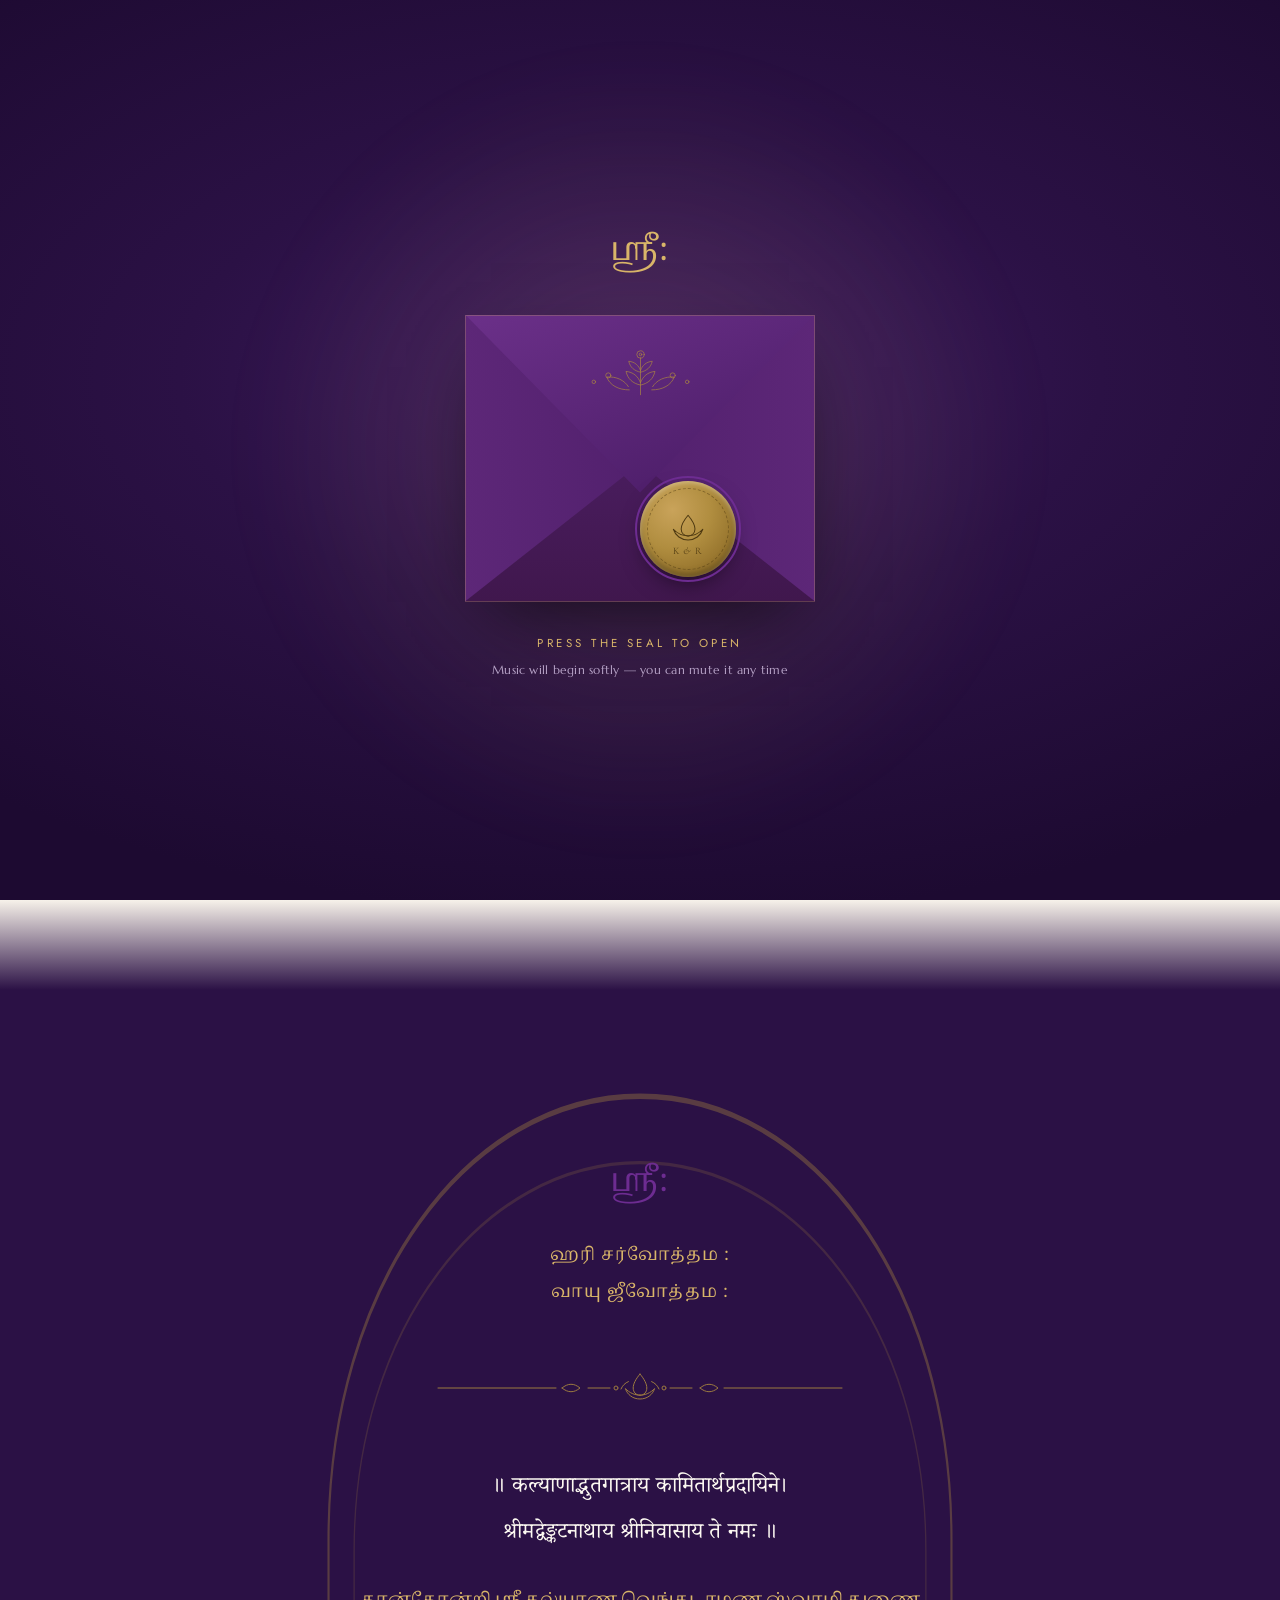
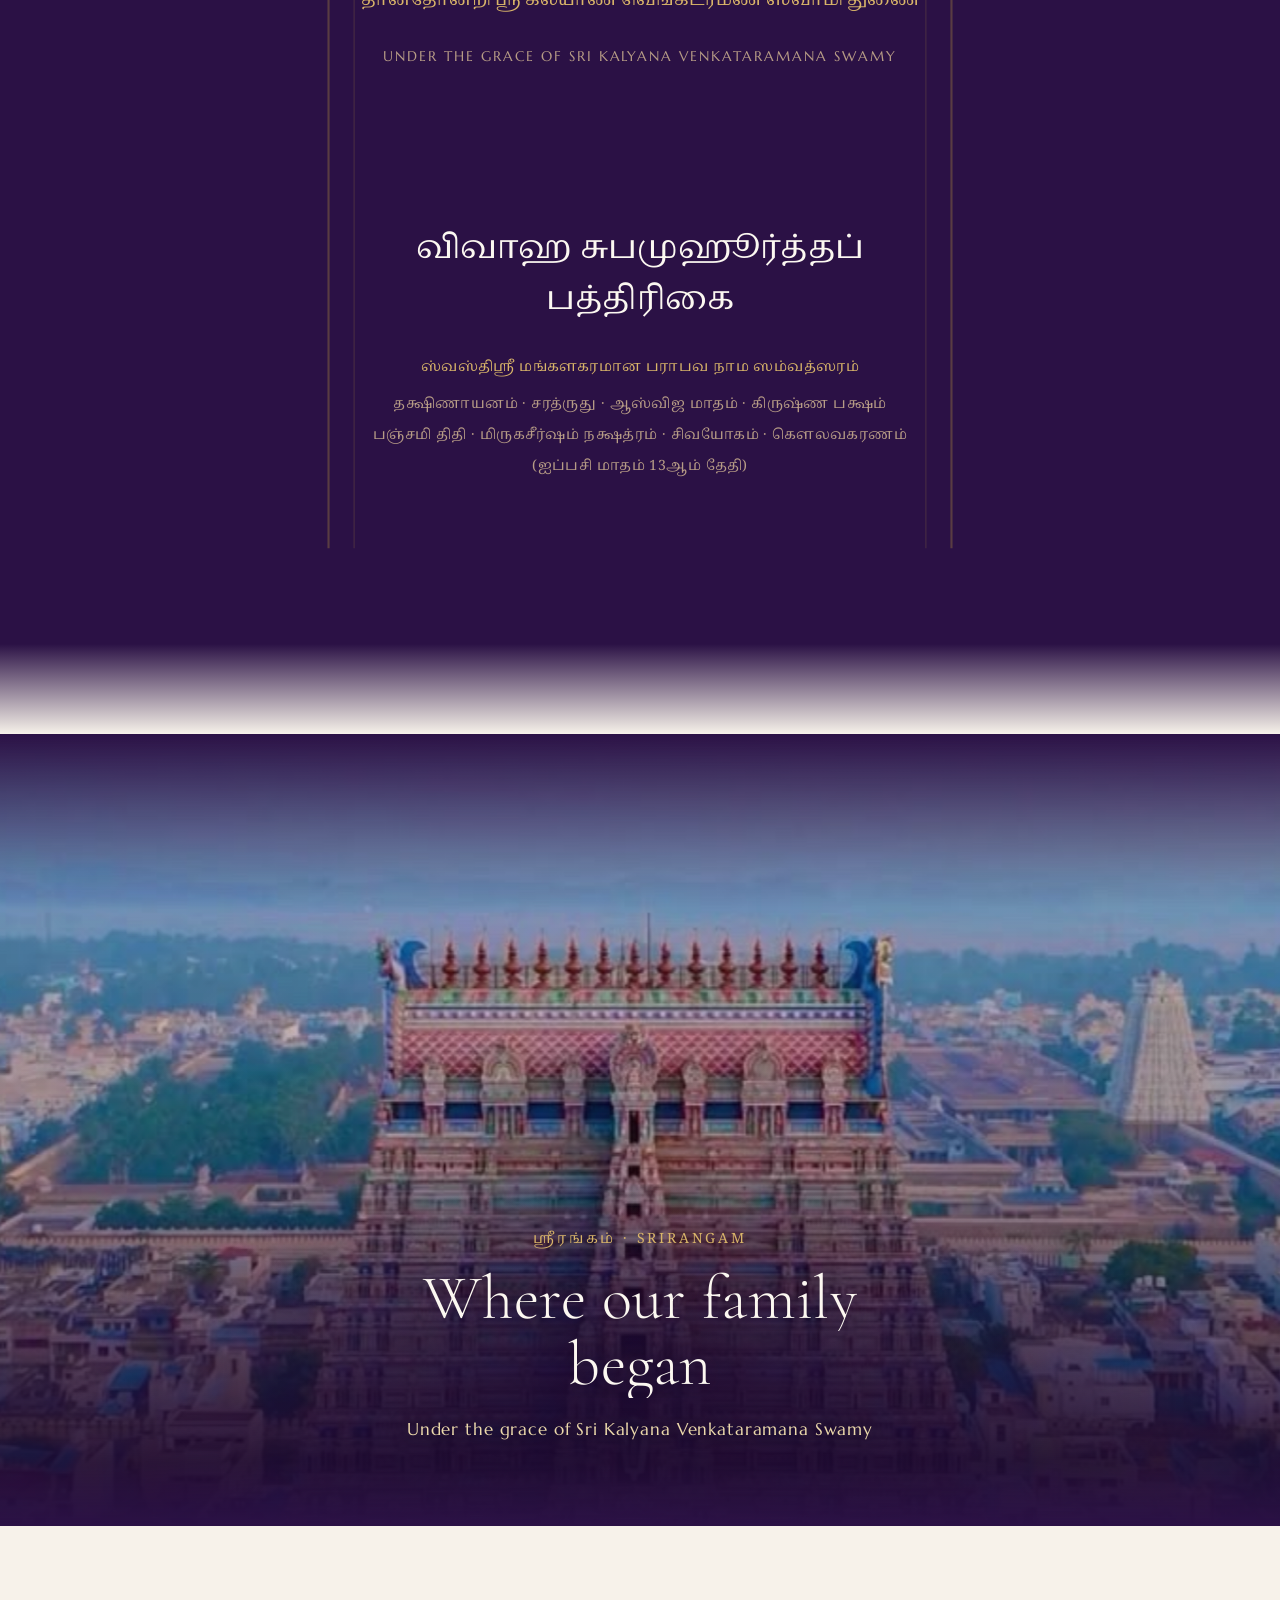
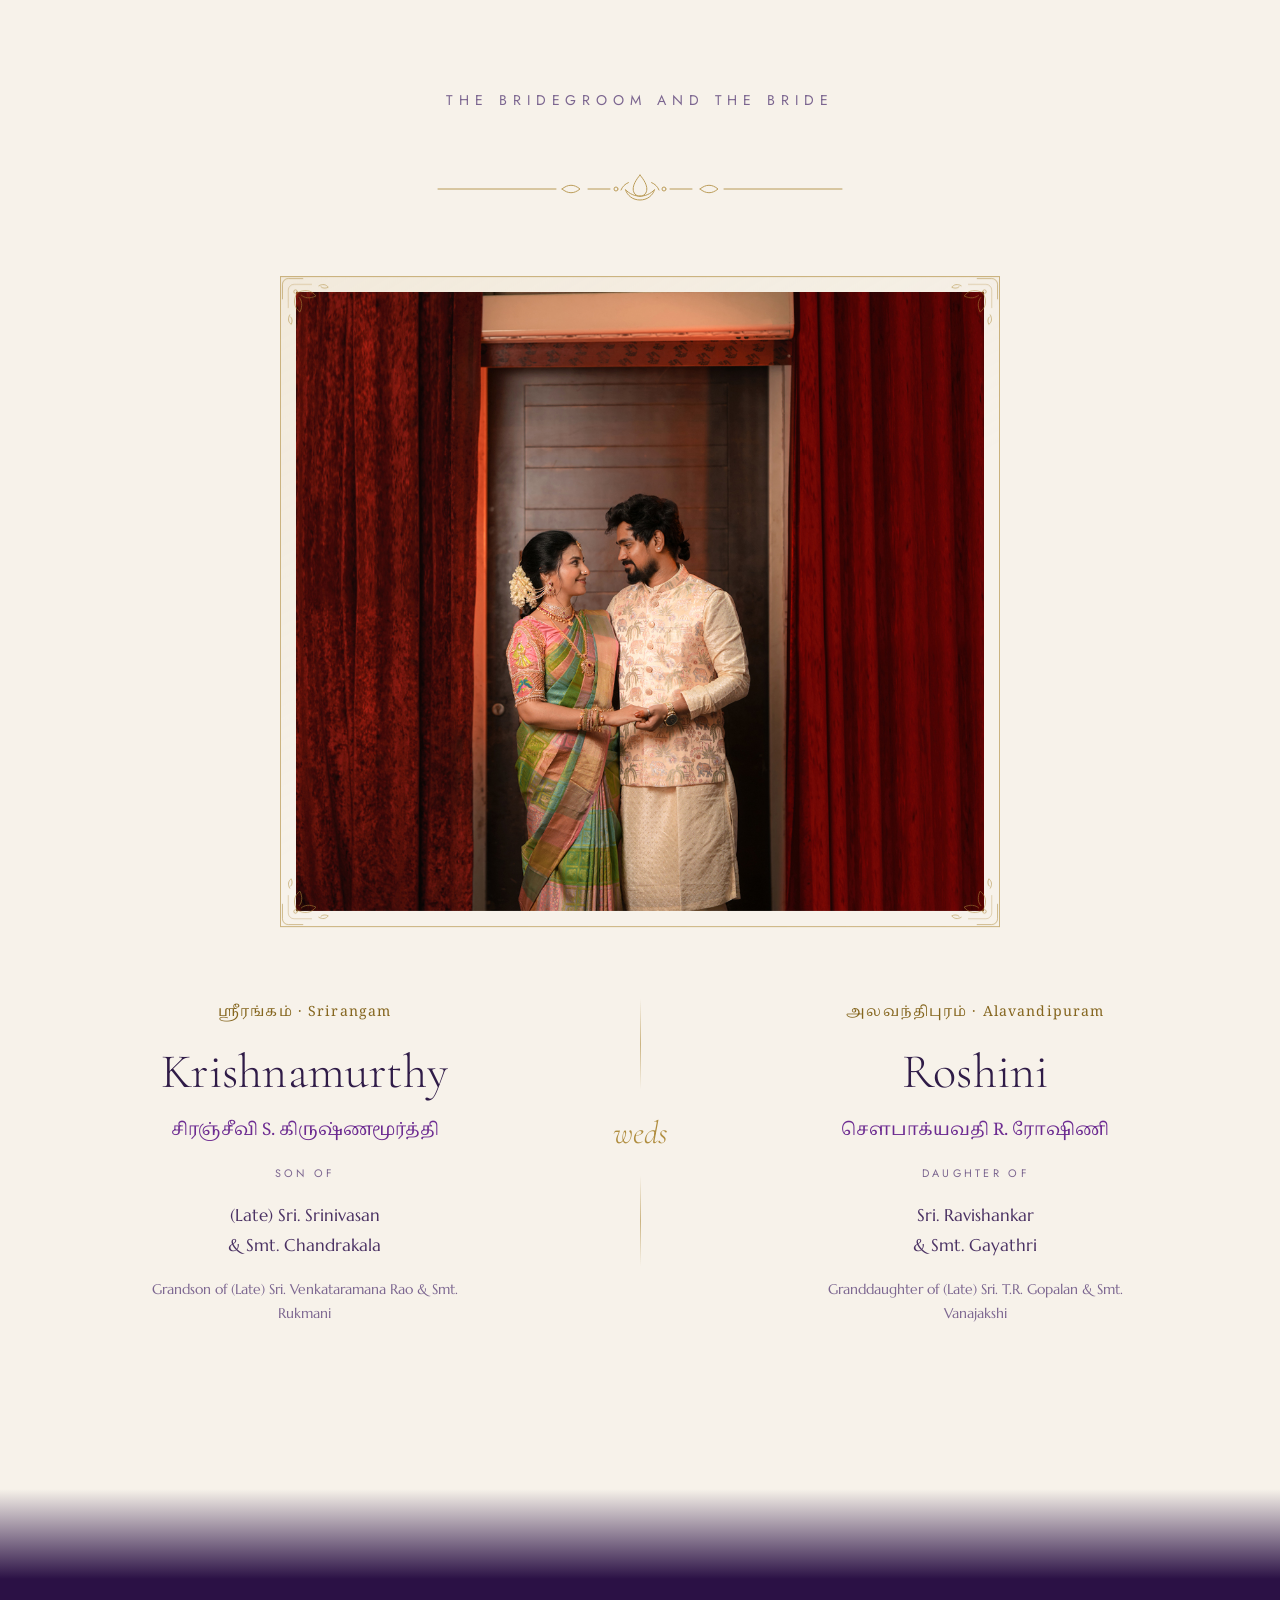
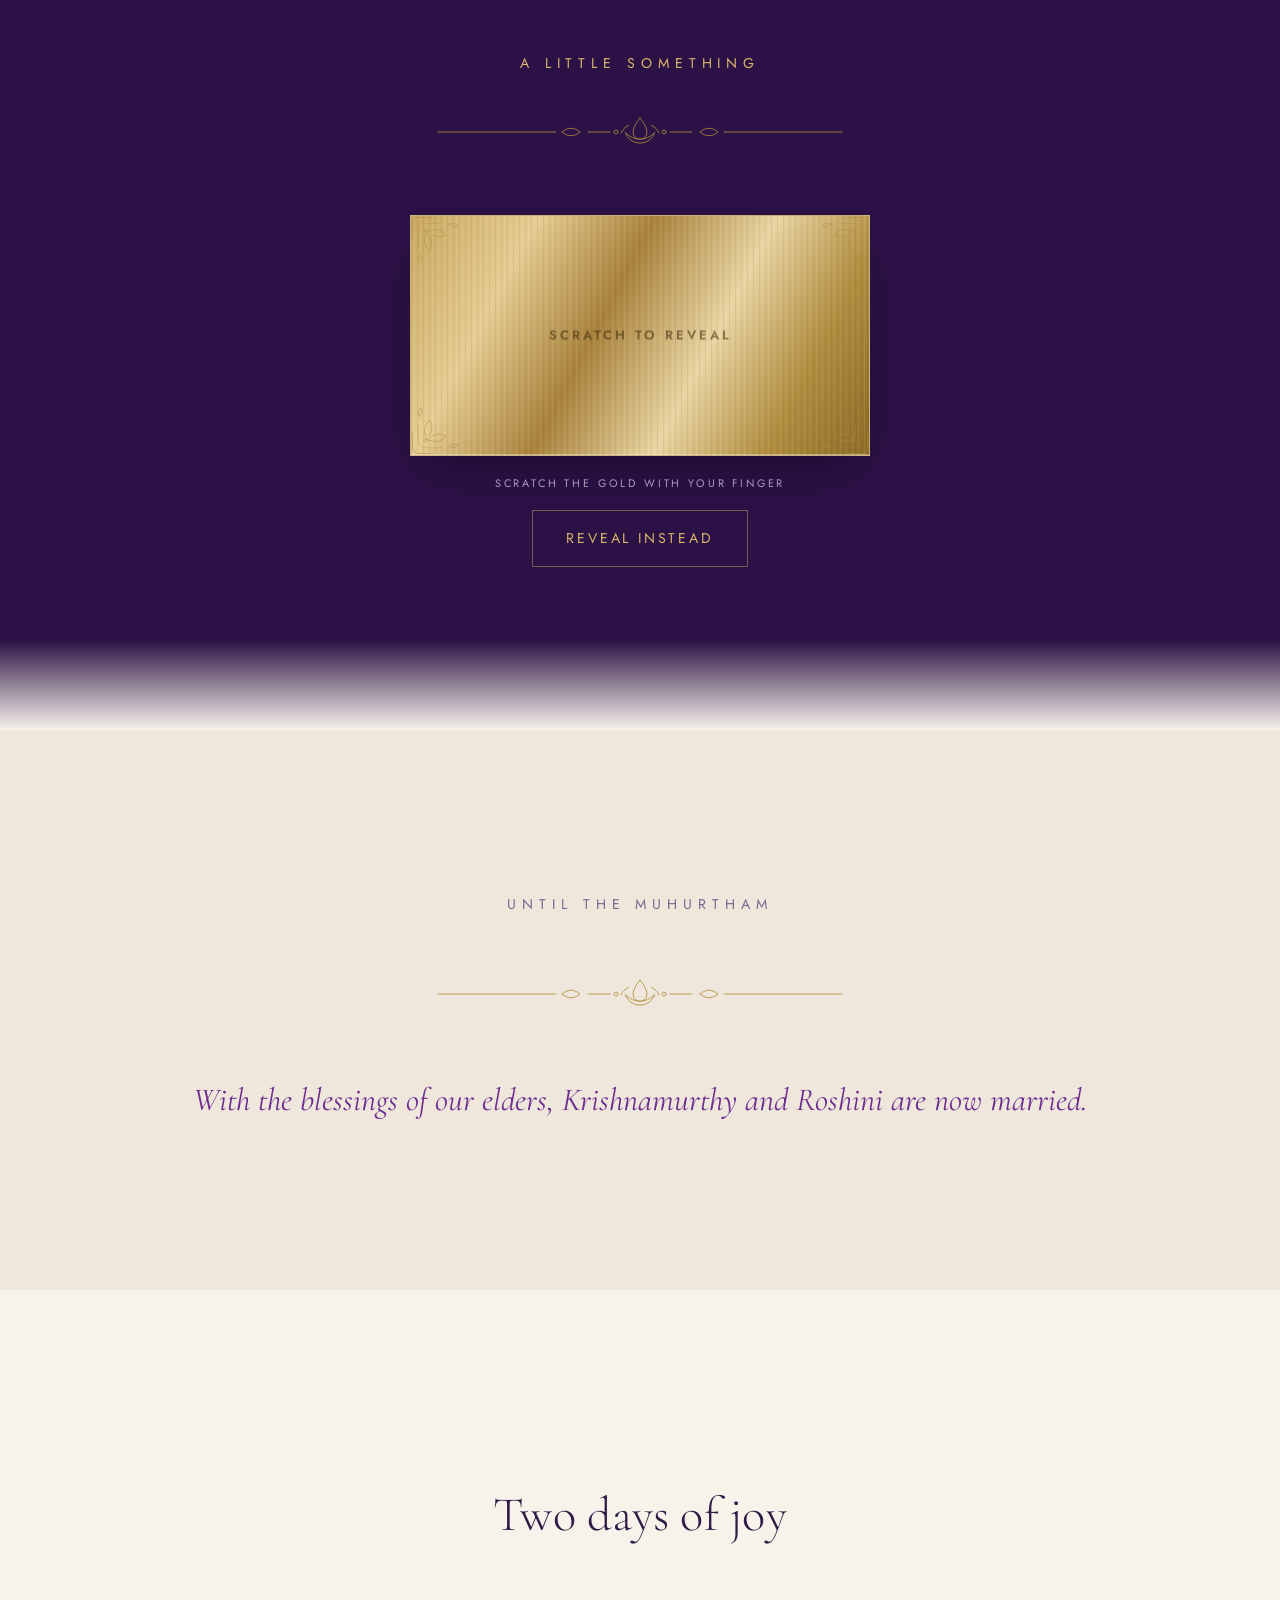
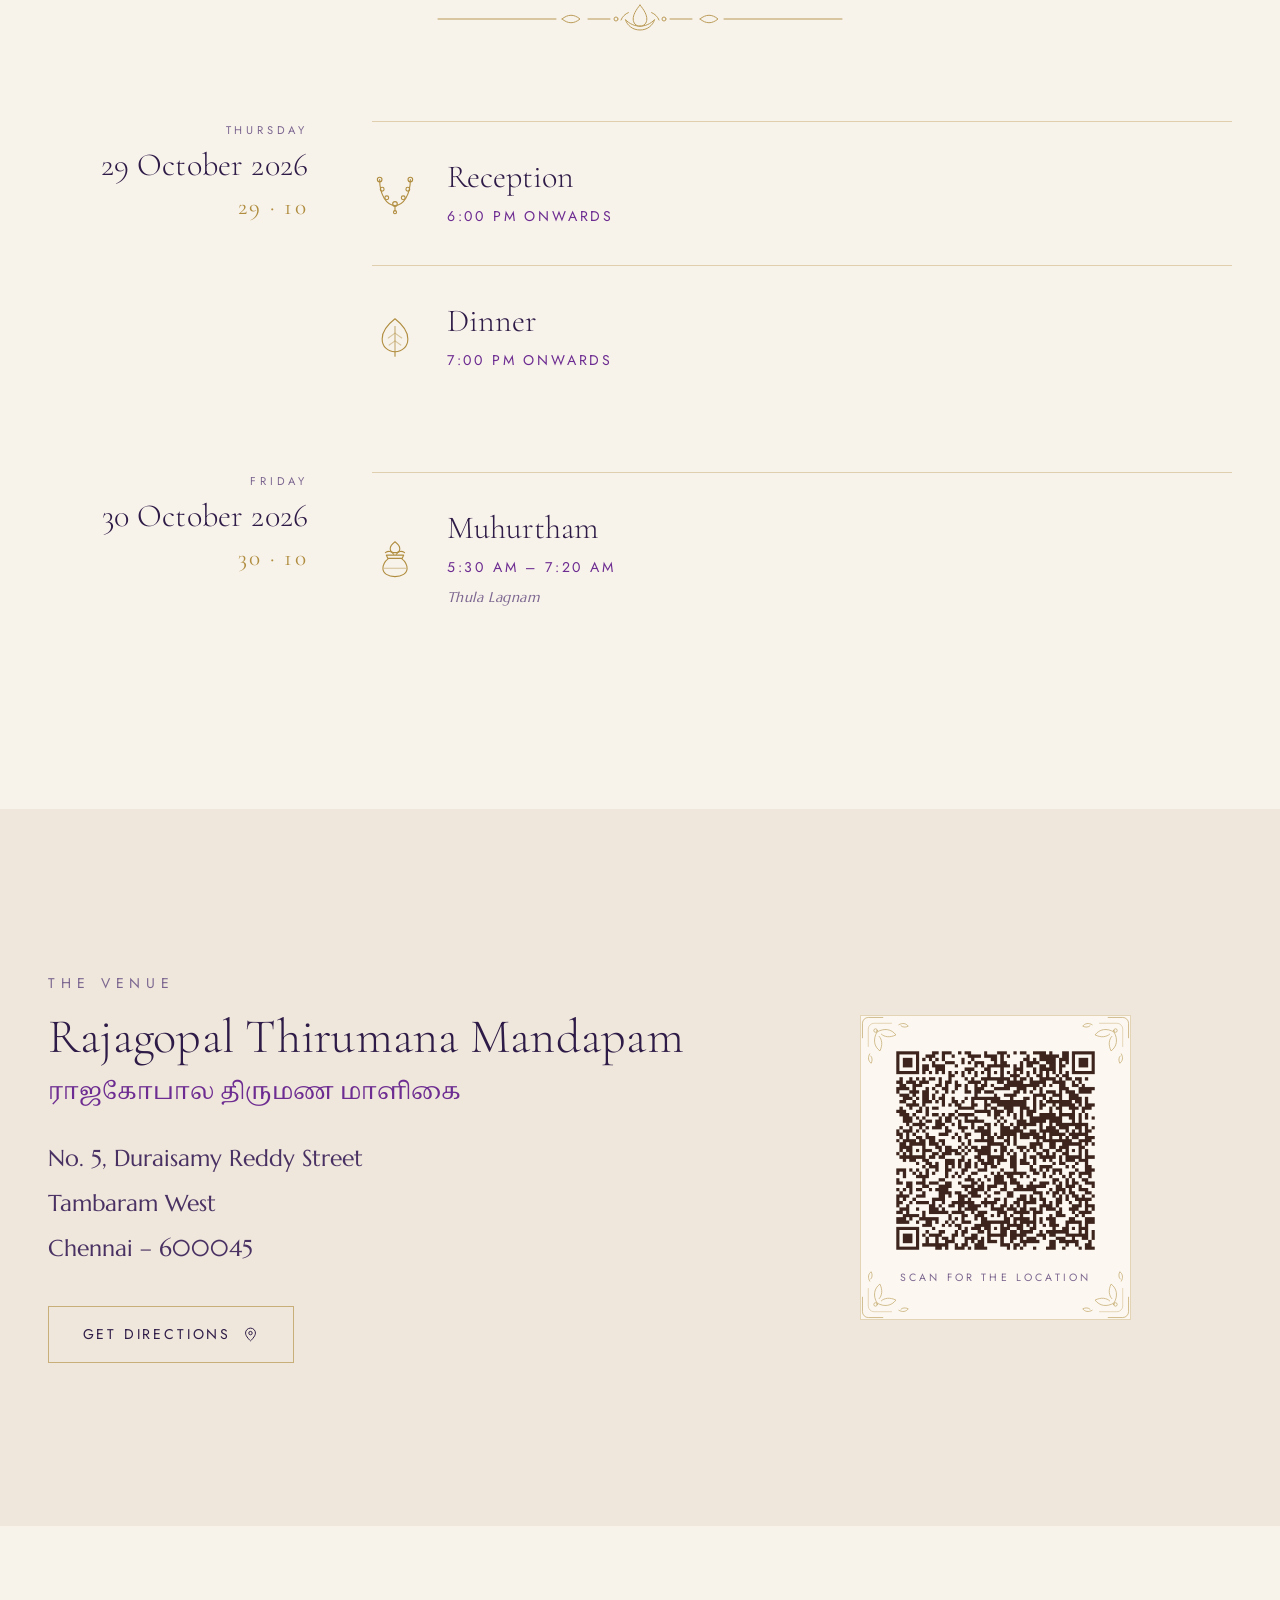
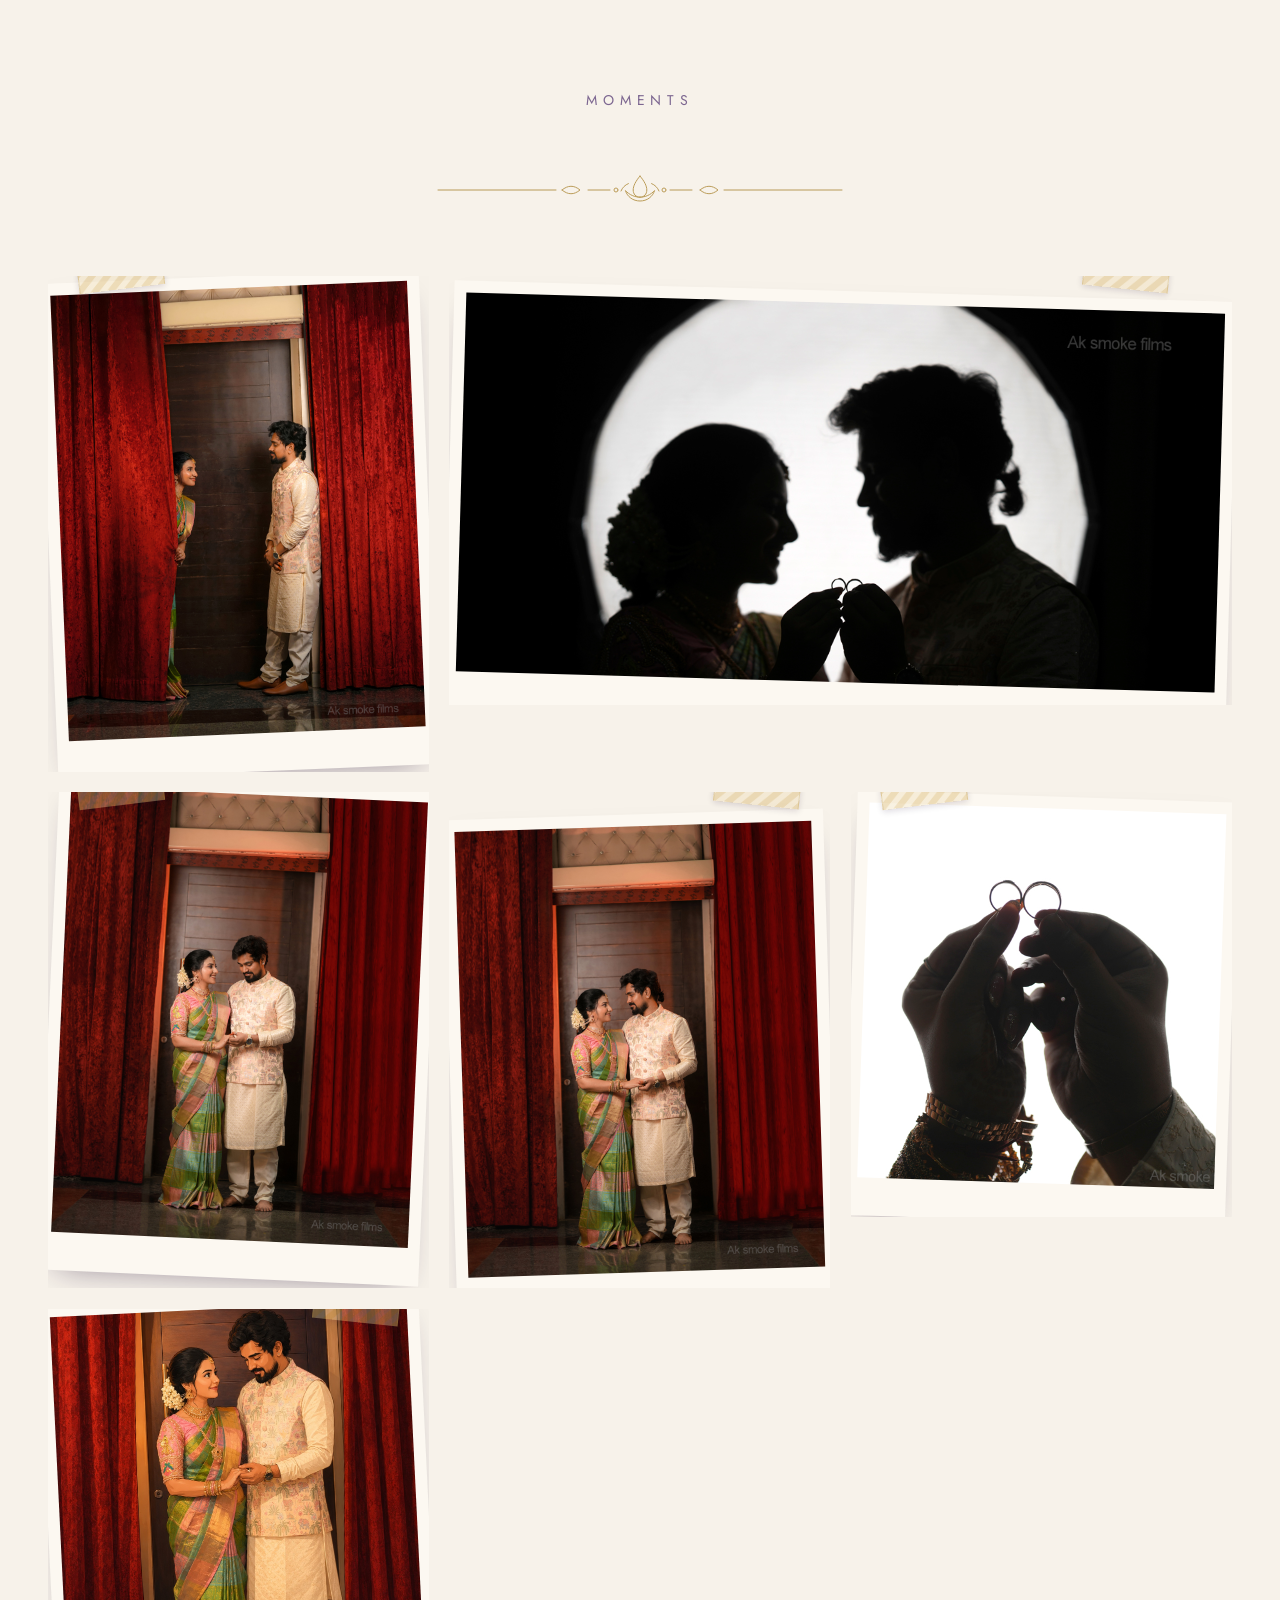
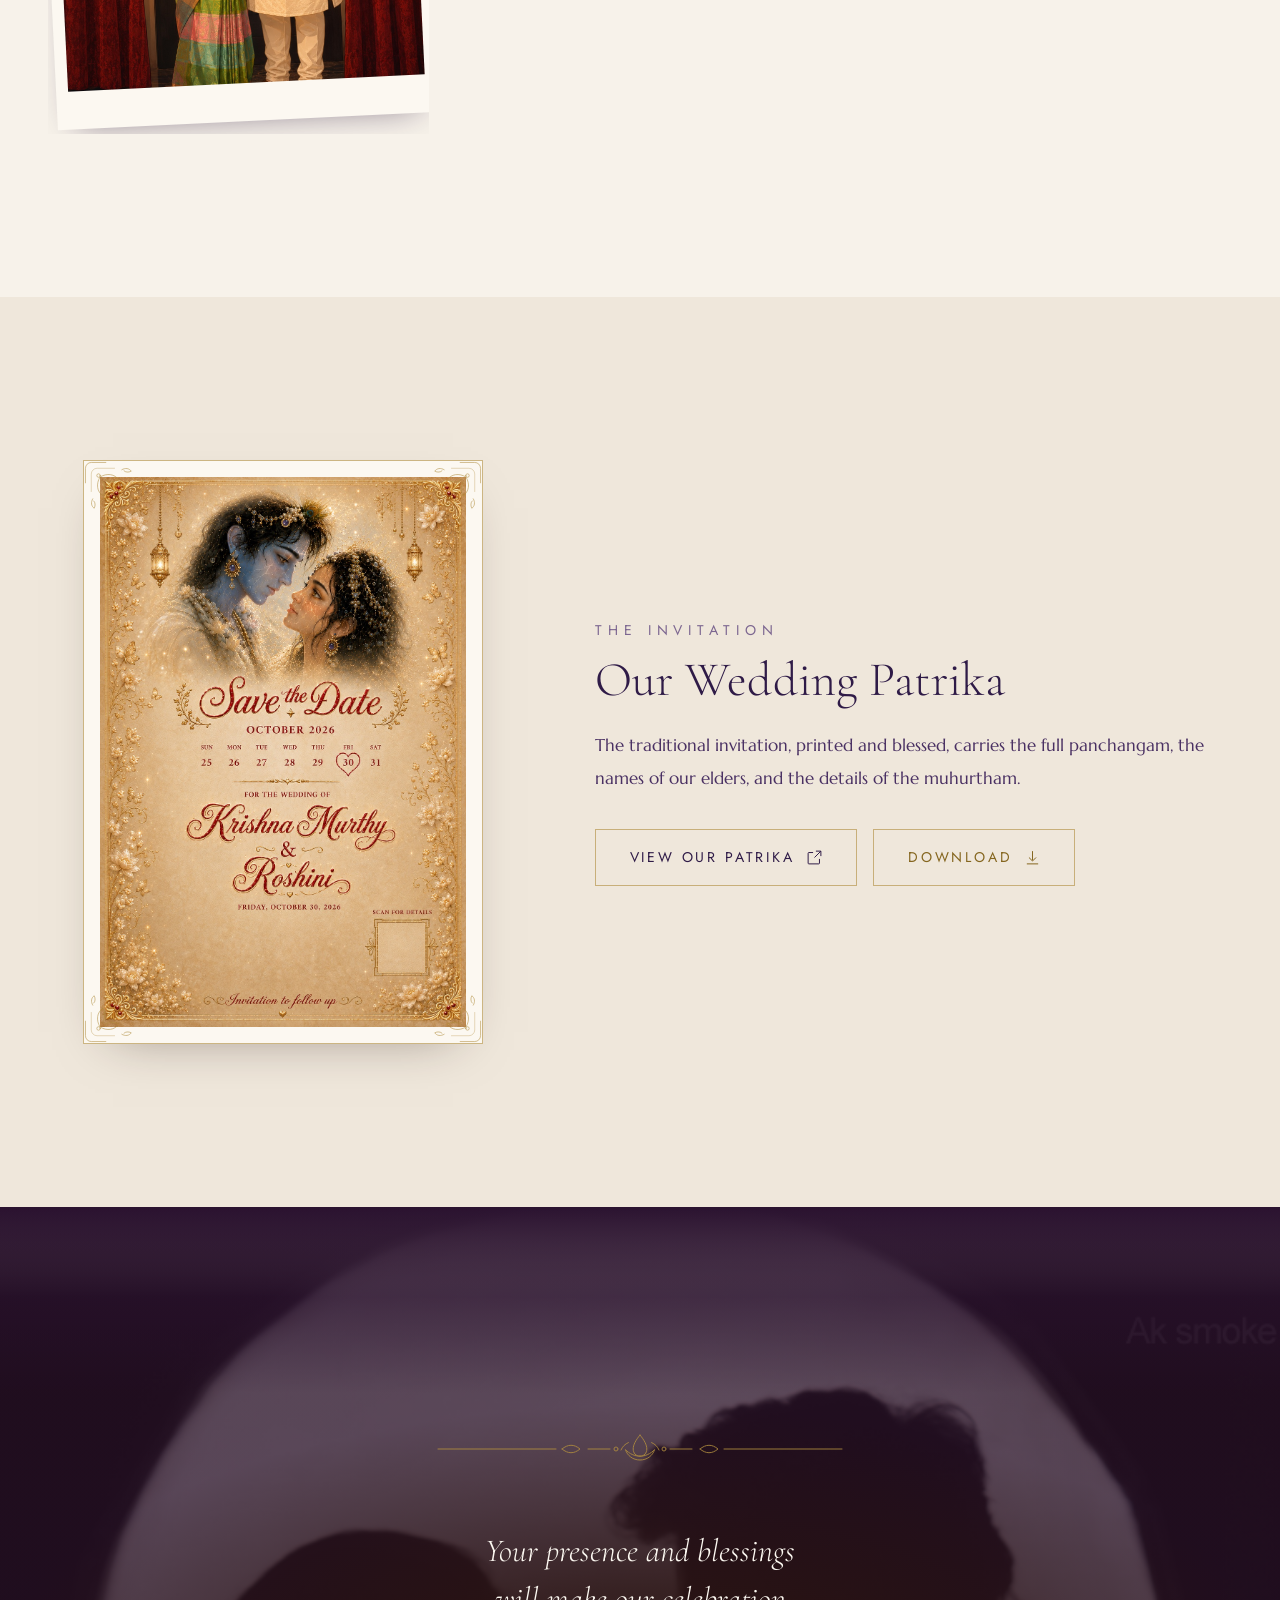
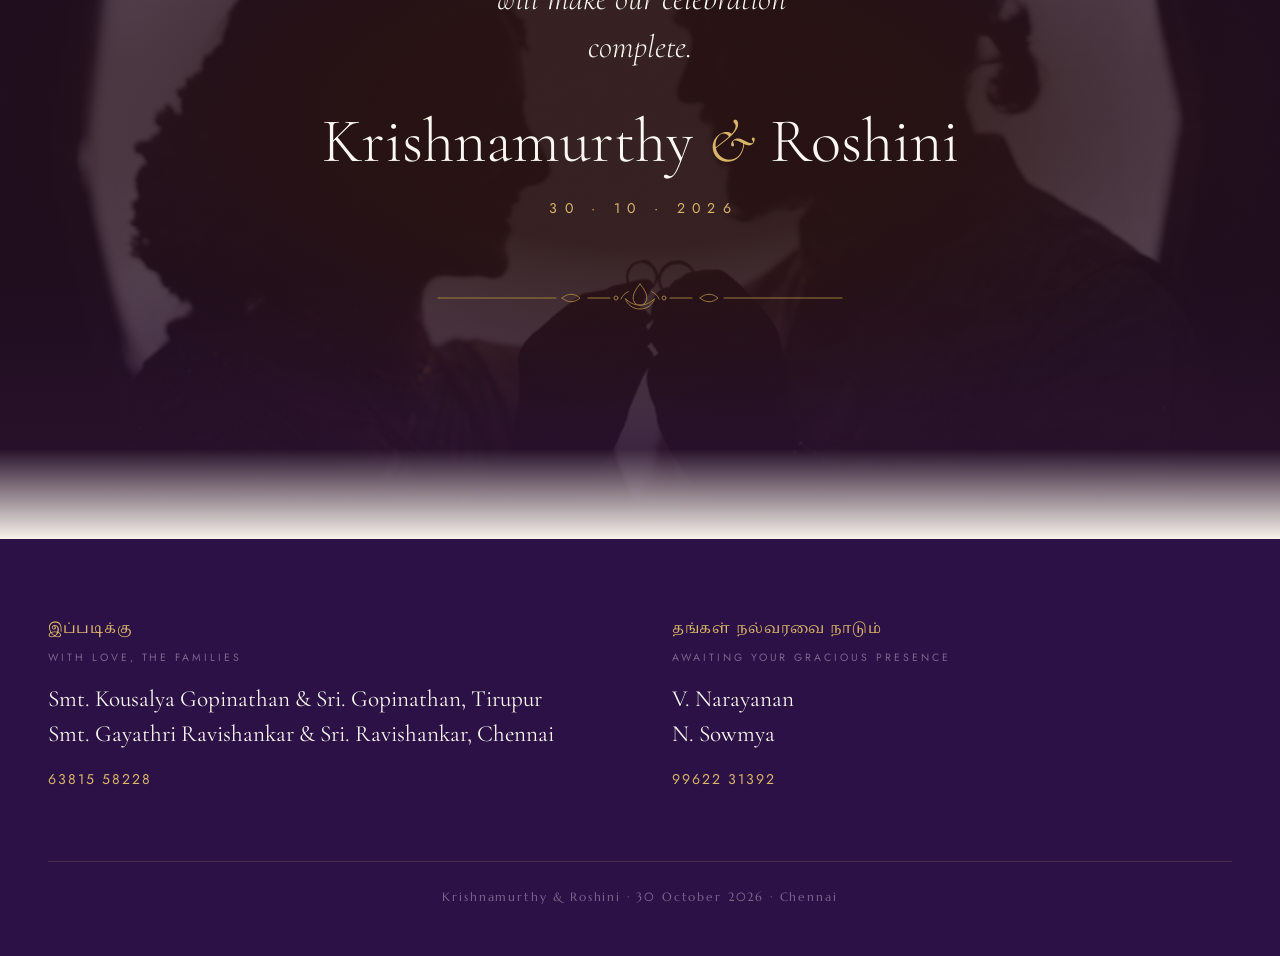
==== commit de6cff26: "Royal purple theme, envelope opening, music, scratch card, scrapbook - Repalette from brown/parchmen" ====
--- a/public/index.html
+++ b/public/index.html
@@ -68,14 +68,52 @@
 
 <body>
 
-<!-- ========== OVERTURE ========== -->
-<div class="overture" role="dialog" aria-label="Invitation opening">
-  <div class="overture__inner overture__fade">
-    <span class="overture__seal draw" data-orn="kolam" aria-hidden="true"></span>
-    <p class="overture__om tamil">ஸ்ரீ:</p>
-    <p class="overture__names">Krishnamurthy <span class="script-amp">&amp;</span> Roshini</p>
-    <p class="overture__date">30 · 10 · 2026</p>
-    <button type="button" class="overture__skip">Enter the invitation</button>
+<!-- ========== OVERTURE: sealed envelope ========== -->
+<div class="overture" id="overture" role="dialog" aria-modal="true" aria-labelledby="ov-names">
+  <div class="overture__glow" aria-hidden="true"></div>
+
+  <div class="overture__stage">
+    <p class="overture__om tamil" aria-hidden="true">ஸ்ரீ:</p>
+
+    <div class="envelope">
+      <span class="env__flap env__flap--l" aria-hidden="true"></span>
+      <span class="env__flap env__flap--r" aria-hidden="true"></span>
+      <span class="env__flap env__flap--b" aria-hidden="true"></span>
+      <span class="env__flap env__flap--t" aria-hidden="true">
+        <span class="env__vine" data-orn="vine"></span>
+      </span>
+
+      <!-- the invitation card that slides out -->
+      <div class="env__card" aria-hidden="true">
+        <span class="env__card-orn draw" data-orn="divider"></span>
+        <p class="env__card-eyebrow">Together with our families</p>
+        <p class="env__card-names">Krishnamurthy <em>&amp;</em> Roshini</p>
+        <p class="env__card-date">30 · 10 · 2026</p>
+      </div>
+
+    <button type="button" class="seal" id="seal" aria-describedby="seal-hint">
+      <span class="seal__ring" aria-hidden="true"></span>
+      <span class="seal__face" aria-hidden="true">
+        <svg viewBox="0 0 48 48" fill="none" aria-hidden="true">
+          <g stroke="currentColor" stroke-width="1.1" stroke-linecap="round" stroke-linejoin="round">
+            <path d="M24 9c-5 6-7.5 11-7.5 15 0 4.4 3.2 7.4 7.5 7.4s7.5-3 7.5-7.4C31.5 20 29 15 24 9z"/>
+            <path d="M24 31.4c-6 0-11.6-2.6-16-7.2 2.2 6.9 8.4 11.6 16 11.6s13.8-4.7 16-11.6c-4.4 4.6-10 7.2-16 7.2z"/>
+          </g>
+        </svg>
+      </span>
+      <span class="seal__label">K <i>&amp;</i> R</span>
+      <span class="visually-hidden">Open the invitation</span>
+    </button>
+    </div>
+
+
+
+    <p class="overture__hint" id="seal-hint">
+      <span class="overture__hint-main">Press the seal to open</span>
+      <span class="overture__hint-sub">Music will begin softly — you can mute it any time</span>
+    </p>
+
+    <p class="visually-hidden" id="ov-names">Invitation of Krishnamurthy and Roshini, 30 October 2026</p>
   </div>
 </div>
 
@@ -83,6 +121,15 @@
 
 <!-- ========== AMBIENT ========== -->
 <div class="ambient" aria-hidden="true"></div>
+
+<!-- ========== MUSIC ========== -->
+<audio id="theme-audio" src="audio/theme.mp3" preload="none" loop></audio>
+<button id="music-toggle" class="music" type="button" hidden aria-pressed="false" aria-label="Play music">
+  <span class="music__bars" aria-hidden="true"><i></i><i></i><i></i><i></i></span>
+  <span class="music__off" aria-hidden="true">
+    <svg viewBox="0 0 24 24" fill="none" stroke="currentColor" stroke-width="1.5"><path d="M4 9v6h4l5 4V5L8 9H4zM17 9l4 6M21 9l-4 6"/></svg>
+  </span>
+</button>
 
 <!-- ========== NAV ========== -->
 <nav class="nav" data-open="false" aria-label="Sections">
@@ -185,6 +232,25 @@
     </div>
   </section>
 
+  <!-- ========== GOPURAM ========== -->
+  <section class="gopuram" id="gopuram" aria-labelledby="gopuram-h">
+    <div class="gopuram__media">
+      <img src="photos/gopuram.jpg" width="736" height="1308" loading="lazy" decoding="async"
+           sizes="100vw" alt="The Rajagopuram of the Srirangam temple rising above the town at dawn">
+    </div>
+    <div class="gopuram__veil" aria-hidden="true"></div>
+    <div class="gopuram__copy">
+      <p class="eyebrow" data-reveal>ஸ்ரீரங்கம் · Srirangam</p>
+      <h2 class="gopuram__title" id="gopuram-h" data-reveal style="--delay:120ms">
+        <span class="line-mask"><span>Where our family</span></span>
+        <span class="line-mask" style="--delay:180ms"><span>began</span></span>
+      </h2>
+      <p class="gopuram__sub" data-reveal style="--delay:300ms">
+        Under the grace of Sri Kalyana Venkataramana Swamy
+      </p>
+    </div>
+  </section>
+
   <!-- ========== COUPLE ========== -->
   <section class="section couple" id="couple">
     <div class="wrap">
@@ -225,6 +291,30 @@
           <p class="person__parents">Sri. Ravishankar<br>&amp; Smt. Gayathri</p>
           <p class="person__gp">Granddaughter of (Late) Sri. T.R. Gopalan &amp; Smt. Vanajakshi</p>
         </article>
+      </div>
+    </div>
+  </section>
+
+  <!-- ========== SCRATCH ========== -->
+  <section class="section section--deep scratch-sec" id="save-the-date">
+    <div class="wrap--narrow center">
+      <p class="eyebrow" data-reveal>A little something</p>
+      <span class="divider draw" data-orn="divider" aria-hidden="true"></span>
+
+      <div class="scratch-card" data-reveal style="--delay:120ms">
+        <div class="scratch framed" data-corners>
+          <div class="scratch__under">
+            <p class="scratch__label">Save the Date</p>
+            <p class="scratch__date">30 · 10 · 2026</p>
+            <p class="scratch__meta">Muhurtham 5:30 AM · Thula Lagnam</p>
+          </div>
+          <canvas class="scratch__foil" aria-hidden="true"></canvas>
+        </div>
+
+        <p class="scratch__hint">Scratch the gold with your finger</p>
+        <button class="btn scratch__btn" type="button" data-scratch-reveal>
+          <span>Reveal instead</span>
+        </button>
       </div>
     </div>
   </section>
--- a/public/styles/sections.css
+++ b/public/styles/sections.css
@@ -1,38 +1,182 @@
-/* ======================= OVERTURE (intro curtain) ======================= */
+/* ======================= OVERTURE: sealed envelope ======================= */
 .overture {
   position: fixed; inset: 0; z-index: 200;
   display: grid; place-items: center;
-  background: var(--background-deep);
-  color: var(--gold-pale);
-  text-align: center;
+  background:
+    radial-gradient(ellipse 80% 60% at 50% 42%, #3d1a5f 0%, var(--background-deep) 45%, var(--background-deeper) 100%);
   padding: var(--gutter);
-  transition: opacity 1.1s var(--ease-out), visibility 1.1s;
-}
-.overture[hidden] { display: none; }
+  overflow: hidden;
+  transition: opacity 1.2s var(--ease-out), visibility 1.2s;
+}
 .overture.is-done { opacity: 0; visibility: hidden; pointer-events: none; }
 
-.overture__inner { display: grid; gap: 1.6rem; justify-items: center; max-width: 40ch; }
-.overture__seal { width: clamp(84px, 16vw, 122px); color: var(--gold-light); }
-.overture__om { font-family: var(--font-deva); font-size: var(--step-2); color: var(--gold-light); }
-.overture__names {
-  font-family: var(--font-display); font-weight: 300;
-  font-size: var(--step-3); line-height: 1.15; color: var(--paper-warm);
-}
-.overture__date { font-family: var(--font-sans); font-size: var(--step--1); letter-spacing: 0.44em; color: var(--gold-light); }
-.overture__skip {
-  margin-top: 1.4rem; font-family: var(--font-sans); font-size: 0.72rem;
-  letter-spacing: 0.3em; text-transform: uppercase; color: var(--muted-light);
-  border-bottom: 1px solid transparent; padding: 0.6rem 0.4rem; min-height: 44px;
-}
-.overture__skip:hover, .overture__skip:focus-visible { color: var(--gold-light); border-bottom-color: currentColor; }
-
-.overture__fade > * { opacity: 0; animation: ov-rise 1.3s var(--ease-out) forwards; }
-.overture__fade > *:nth-child(1) { animation-delay: 0.15s; }
-.overture__fade > *:nth-child(2) { animation-delay: 0.45s; }
-.overture__fade > *:nth-child(3) { animation-delay: 0.75s; }
-.overture__fade > *:nth-child(4) { animation-delay: 1.05s; }
-.overture__fade > *:nth-child(5) { animation-delay: 1.45s; }
-@keyframes ov-rise { from { opacity: 0; transform: translateY(18px); } to { opacity: 1; transform: none; } }
+/* slow breathing halo behind the envelope */
+.overture__glow {
+  position: absolute; width: min(120vmin, 900px); aspect-ratio: 1; border-radius: 50%;
+  background: radial-gradient(circle, rgba(217,181,105,0.16), transparent 62%);
+  filter: blur(28px);
+}
+@media (prefers-reduced-motion: no-preference) {
+  .overture__glow { animation: halo 7s var(--ease-soft) infinite; }
+  @keyframes halo { 0%,100% { transform: scale(0.94); opacity: 0.75 } 50% { transform: scale(1.06); opacity: 1 } }
+}
+
+.overture__stage {
+  position: relative; display: grid; justify-items: center; gap: clamp(1.2rem, 3vw, 2rem);
+  width: min(100%, 460px);
+}
+.overture__om {
+  font-size: var(--step-2); color: var(--gold-light); letter-spacing: 0.06em;
+  opacity: 0; animation: ov-in 1.1s var(--ease-out) 0.2s forwards;
+}
+
+/* ---- the envelope ---- */
+.envelope {
+  position: relative;
+  width: min(80vw, 350px);
+  aspect-ratio: 1 / 0.82;   /* an invitation envelope, not a square */
+  opacity: 0; animation: ov-in 1.2s var(--ease-out) 0.45s forwards;
+  transform-style: preserve-3d;
+}
+
+/* body of the envelope */
+.envelope::before {
+  content: ""; position: absolute; inset: 0;
+  background: linear-gradient(150deg, #4a1c68, #35124e 60%, #2a0f40);
+  box-shadow: 0 26px 70px -26px rgba(0,0,0,0.75), inset 0 0 0 1px rgba(217,181,105,0.30);
+}
+
+/* Four triangular flaps meeting at the centre. Each is its own positioned
+   layer with a triangle clip, so they can hinge outward independently. */
+.env__flap {
+  position: absolute; inset: 0;
+  transition: transform 1.15s var(--ease-out);
+  backface-visibility: hidden;
+  background: linear-gradient(160deg, #6b3089, #4a1c66 70%);
+  box-shadow: inset 0 0 0 1px rgba(217,181,105,0.26);
+}
+.env__flap--t { clip-path: polygon(0 0, 100% 0, 50% 62%);       transform-origin: top;    z-index: 4; }
+.env__flap--b { clip-path: polygon(0 100%, 100% 100%, 50% 44%); transform-origin: bottom; z-index: 2; }
+.env__flap--l { clip-path: polygon(0 0, 0 100%, 52% 50%);       transform-origin: left;   z-index: 3; }
+.env__flap--r { clip-path: polygon(100% 0, 100% 100%, 48% 50%); transform-origin: right;  z-index: 3; }
+
+/* a touch of shading so the folds read as paper */
+.env__flap--l { background: linear-gradient(90deg, #5d2778, #471a63); }
+.env__flap--r { background: linear-gradient(270deg, #5d2778, #471a63); }
+.env__flap--b { background: linear-gradient(0deg, #40174d, #532370); }
+
+/* gold vine drawn on the top flap */
+.env__vine {
+  position: absolute; top: 9%; left: 27%; width: 46%; display: block;
+  color: var(--gold-light); opacity: 0.9;
+}
+.env__vine svg { width: 100%; height: auto; }
+
+/* the card that rises out */
+.env__card {
+  position: absolute; left: 7%; right: 7%; top: 12%;
+  padding: clamp(1rem, 3.4vw, 1.6rem) clamp(0.8rem, 3vw, 1.4rem);
+  background: linear-gradient(170deg, var(--paper-warm), #f2e9da);
+  border: 1px solid rgba(176,141,63,0.5);
+  text-align: center; z-index: 1;
+  transition-property: transform, opacity, z-index;
+  transform: translateY(6%) scale(0.97); opacity: 0;
+  transition: transform 1.25s var(--ease-out) 0.5s, opacity 0.6s ease 0.5s;
+  box-shadow: 0 18px 40px -22px rgba(0,0,0,0.6);
+}
+.env__card-orn { display: block; color: var(--gold); margin-bottom: 0.7rem; }
+.env__card-eyebrow {
+  font-family: var(--font-sans); font-size: clamp(0.5rem, 1.7vw, 0.62rem);
+  letter-spacing: 0.3em; text-transform: uppercase; color: var(--muted);
+}
+.env__card-names {
+  font-family: var(--font-display); font-weight: 300; color: var(--foreground);
+  font-size: clamp(1.15rem, 4.4vw, 1.65rem); line-height: 1.28; margin-top: 0.5rem;
+}
+.env__card-names em { font-style: italic; color: var(--gold-deep); }
+.env__card-date {
+  margin-top: 0.5rem; font-family: var(--font-sans);
+  font-size: clamp(0.56rem, 1.9vw, 0.7rem); letter-spacing: 0.34em; color: var(--accent);
+  text-indent: 0.34em;
+}
+
+/* ---- the wax seal button ---- */
+.seal {
+  position: absolute; top: 58%; left: 50%;   /* on the top flap's apex, as wax sits */
+  /* centred on the envelope: see .envelope { position: relative } */
+  width: clamp(74px, 20vw, 96px); aspect-ratio: 1;
+  transform: translate(-50%, -50%);
+  display: grid; place-items: center;
+  border-radius: 50%;
+  background: radial-gradient(circle at 34% 30%, #c9a35a, var(--gold) 42%, #7d5c1c 100%);
+  box-shadow:
+    0 10px 26px -8px rgba(0,0,0,0.7),
+    inset 0 2px 5px rgba(255,235,190,0.55),
+    inset 0 -3px 7px rgba(0,0,0,0.35);
+  color: #43300c;
+  z-index: 6;
+  opacity: 0; animation: ov-in 1s var(--ease-out) 0.95s forwards;
+  transition: transform 0.5s var(--ease-out), box-shadow 0.5s var(--ease-out);
+}
+.seal__ring {
+  position: absolute; inset: 7%; border-radius: 50%;
+  border: 1px dashed rgba(67,48,12,0.42);
+}
+.seal__face { position: absolute; inset: 0; display: grid; place-items: center; opacity: 0.9; }
+.seal__face svg { width: 46%; height: auto; }
+.seal__label {
+  position: absolute; bottom: 18%;
+  font-family: var(--font-display); font-size: 0.62rem; letter-spacing: 0.14em;
+  color: rgba(67,48,12,0.85);
+}
+.seal__label i { font-style: italic; }
+.seal:hover, .seal:focus-visible { transform: translate(-50%,-50%) scale(1.06); }
+.seal:active { transform: translate(-50%,-50%) scale(0.96); }
+
+/* pulsing "press me" ring */
+.seal::after {
+  content: ""; position: absolute; inset: -6px; border-radius: 50%;
+  border: 1px solid var(--gold-light); opacity: 0;
+}
+@media (prefers-reduced-motion: no-preference) {
+  .seal::after { animation: seal-pulse 2.6s var(--ease-soft) 1.8s infinite; }
+  @keyframes seal-pulse {
+    0%   { transform: scale(1);    opacity: 0.75 }
+    70%  { transform: scale(1.42); opacity: 0 }
+    100% { transform: scale(1.42); opacity: 0 }
+  }
+}
+
+.overture__hint {
+  display: grid; gap: 0.4rem; text-align: center;
+  opacity: 0; animation: ov-in 1s var(--ease-out) 1.5s forwards;
+}
+.overture__hint-main {
+  font-family: var(--font-sans); font-size: 0.72rem; letter-spacing: 0.3em;
+  text-transform: uppercase; color: var(--gold-light);
+}
+.overture__hint-sub {
+  font-size: 0.74rem; color: var(--muted-light); letter-spacing: 0.02em;
+}
+
+@keyframes ov-in { from { opacity: 0; transform: translateY(16px) } to { opacity: 1; transform: none } }
+
+/* ---- OPENING SEQUENCE ---- */
+.overture.is-opening .seal { opacity: 0; transform: translate(-50%,-50%) scale(0.35) rotate(-28deg); transition: opacity .5s ease, transform .6s var(--ease-out); pointer-events: none; }
+.overture.is-opening .seal::after { animation: none; }
+.overture.is-opening .overture__hint { opacity: 0; transition: opacity 0.4s ease; }
+.overture.is-opening .env__flap--t { transform: rotateX(-172deg); }
+.overture.is-opening .env__flap--l { transform: rotateY(168deg); }
+.overture.is-opening .env__flap--r { transform: rotateY(-168deg); }
+.overture.is-opening .env__flap--b { transform: rotateX(150deg); }
+.overture.is-opening .env__card   { transform: translateY(-34%) scale(1.06); opacity: 1; z-index: 7; }
+.overture.is-opening .envelope    { transform: scale(1.06); transition: transform 1.4s var(--ease-out); }
+
+@media (prefers-reduced-motion: reduce) {
+  .overture__om, .envelope, .seal, .overture__hint { opacity: 1; animation: none; }
+  .env__flap, .env__card, .envelope, .seal { transition: none; }
+  .env__card { opacity: 1; transform: none; }
+}
 
 /* ======================= NAV ======================= */
 .nav {
@@ -350,17 +494,23 @@
 
 /* Art-directed asymmetric placement (desktop) */
 @media (min-width: 900px) {
-  .gallery__grid { grid-auto-flow: dense; align-items: start; }
-  .shot--a { grid-column: span 2; aspect-ratio: 4/5; }
-  .shot--b { grid-column: span 4; aspect-ratio: 16/7; }
-  .shot--c { grid-column: span 2; aspect-ratio: 4/5; margin-top: clamp(1rem, 2.5vw, 2.4rem); }
-  .shot--d { grid-column: span 2; aspect-ratio: 4/5; }
-  .shot--e { grid-column: span 2; aspect-ratio: 4/5; margin-top: clamp(1rem, 2.5vw, 2.4rem); }
-  .shot--f { grid-column: span 3; aspect-ratio: 16/9; }
+  .gallery__grid { align-items: start; }
+  .shot--a { grid-column: span 2; }
+  .shot--b { grid-column: span 4; }
+  .shot--c { grid-column: span 2; margin-top: clamp(1.5rem, 4vw, 3.4rem); }
+  .shot--d { grid-column: span 2; }
+  .shot--e { grid-column: span 2; margin-top: clamp(1rem, 3vw, 2.6rem); }
+  .shot--f { grid-column: span 2; margin-top: clamp(0.5rem, 2vw, 1.6rem); }
+  .shot--a img, .shot--c img, .shot--d img { aspect-ratio: 4/5; }
+  .shot--b img { aspect-ratio: 16/8; }
+  .shot--e img, .shot--f img { aspect-ratio: 4/4.2; }
 }
 @media (max-width: 899px) {
-  .shot { aspect-ratio: 3/4; }
-  .shot--b, .shot--e { grid-column: span 2; aspect-ratio: 16/9; }
+  .gallery__grid { gap: clamp(1.1rem, 4vw, 1.8rem); }
+  .shot img { aspect-ratio: 3/4; }
+  .shot--b { grid-column: span 2; }
+  .shot--b img { aspect-ratio: 16/9; }
+  .shot--c, .shot--e, .shot--f { margin-top: 0; }
 }
 
 /* Lightbox */
@@ -493,3 +643,144 @@
 @media (min-width: 820px) {
   .couple__names { grid-template-columns: 1fr auto 1fr; gap: clamp(1.5rem, 4vw, 3.5rem); }
 }
+
+/* ======================= MUSIC CONTROL ======================= */
+.music {
+  position: fixed; right: clamp(0.9rem, 2.4vw, 1.6rem); bottom: clamp(0.9rem, 2.4vw, 1.6rem);
+  z-index: 130;
+  width: 54px; height: 54px; min-width: 54px; min-height: 54px; border-radius: 50%;
+  display: grid; place-items: center; flex: none;
+  background: color-mix(in srgb, var(--background-deep) 90%, transparent);
+  border: 1px solid var(--border-strong);
+  color: var(--gold-light);
+  backdrop-filter: blur(10px); -webkit-backdrop-filter: blur(10px);
+  box-shadow: 0 8px 24px -10px rgba(0,0,0,0.55);
+  opacity: 0; transform: translateY(12px) scale(0.9);
+  transition: opacity .7s var(--ease-out), transform .7s var(--ease-out),
+              border-color .4s ease, color .4s ease;
+}
+.music.is-in { opacity: 1; transform: none; }
+.music:hover, .music:focus-visible { color: var(--gold-pale); border-color: var(--gold-light); }
+
+.music__bars { display: none; align-items: flex-end; gap: 3px; height: 17px; }
+.music__bars i { width: 2.5px; background: currentColor; height: 40%; border-radius: 1px; }
+.music[data-on="true"] .music__bars { display: flex; }
+.music[data-on="true"] .music__off { display: none; }
+.music__off svg { width: 21px; height: 21px; }
+@media (prefers-reduced-motion: no-preference) {
+  .music[data-on="true"] .music__bars i { animation: eq 1.1s ease-in-out infinite; }
+  .music__bars i:nth-child(2) { animation-delay: .18s }
+  .music__bars i:nth-child(3) { animation-delay: .36s }
+  .music__bars i:nth-child(4) { animation-delay: .54s }
+  @keyframes eq { 0%,100% { height: 30% } 50% { height: 100% } }
+}
+
+/* ======================= GOPURAM ======================= */
+.gopuram {
+  position: relative;
+  min-height: clamp(520px, 88svh, 900px);
+  display: grid; place-items: center;
+  overflow: clip;
+  background: var(--background-deep);
+  isolation: isolate;
+}
+.gopuram__media { position: absolute; inset: 0; will-change: transform; }
+.gopuram__media img { width: 100%; height: 100%; object-fit: cover; object-position: 50% 42%; }
+.gopuram__veil {
+  position: absolute; inset: 0;
+  background:
+    linear-gradient(to bottom, var(--background-deep) 0%, rgba(43,17,69,0.10) 22%,
+                    rgba(43,17,69,0.18) 55%, rgba(29,10,49,0.92) 92%, var(--background-deep) 100%),
+    radial-gradient(ellipse 62% 34% at 50% 82%, rgba(29,10,49,0.86), transparent 74%);
+}
+.gopuram__copy {
+  position: relative; z-index: 2; text-align: center;
+  padding: var(--gutter); width: min(100%, 760px);
+  align-self: end; padding-bottom: clamp(3rem, 9vh, 6rem);
+}
+.gopuram__copy .eyebrow { color: var(--gold-light); font-family: var(--font-tamil); letter-spacing: 0.2em; }
+.gopuram__title {
+  font-family: var(--font-display); font-weight: 300; color: var(--paper-warm);
+  font-size: var(--step-4); line-height: 1.06; margin-top: 0.9rem;
+  text-shadow: 0 2px 30px rgba(29,10,49,0.7);
+}
+.gopuram__sub {
+  margin-top: 1.1rem; color: var(--gold-pale); font-size: var(--step-0);
+  letter-spacing: 0.05em; text-shadow: 0 1px 18px rgba(29,10,49,0.8);
+}
+
+/* ======================= SCRATCH CARD ======================= */
+.scratch-sec .divider { margin-block: clamp(1.4rem, 3vw, 2.2rem); }
+.scratch {
+  position: relative; margin-inline: auto; margin-top: clamp(1rem, 3vw, 1.6rem);
+  width: min(100%, 460px); aspect-ratio: 16 / 8.4;
+  border: 1px solid var(--border-strong);
+  background: linear-gradient(165deg, var(--paper-warm), #f0e7d7);
+  overflow: hidden;
+  box-shadow: 0 20px 46px -26px rgba(0,0,0,0.6);
+}
+.scratch__under {
+  position: absolute; inset: 0; display: grid; place-content: center; gap: 0.35rem;
+  text-align: center; padding: 1rem;
+}
+.scratch__label {
+  font-family: var(--font-display); font-style: italic; font-weight: 300;
+  font-size: clamp(1.5rem, 5.6vw, 2.15rem); color: var(--accent); line-height: 1.1;
+}
+.scratch__date {
+  font-family: var(--font-sans); font-size: clamp(0.74rem, 2.7vw, 0.95rem);
+  letter-spacing: 0.4em; color: var(--gold-deep); text-indent: 0.4em; margin-top: 0.35rem;
+  font-weight: 400;
+}
+.scratch__meta { font-size: var(--step--1); color: var(--muted); letter-spacing: 0.04em; }
+.scratch__foil {
+  position: absolute; inset: 0; width: 100%; height: 100%;
+  cursor: grab; touch-action: none;
+}
+.scratch__foil:active { cursor: grabbing; }
+.scratch[data-done="true"] .scratch__foil { pointer-events: none; }
+
+.scratch__hint {
+  margin-top: 1.1rem; font-family: var(--font-sans); font-size: 0.68rem;
+  letter-spacing: 0.26em; text-transform: uppercase; color: var(--muted-light);
+}
+.scratch__btn { margin-top: 1.1rem; }
+.scratch-card { display: grid; justify-items: center; }
+.scratch-card[data-done="true"] .scratch__btn,
+.scratch-card[data-done="true"] .scratch__hint { display: none; }
+
+/* ======================= GALLERY: SCRAPBOOK ======================= */
+.shot { position: relative; margin: 0; background: transparent; }
+/* the tilt lives on the button so it never fights the reveal transform */
+.shot button {
+  transform: rotate(var(--rot, 0deg)) translateY(var(--lift, 0));
+  transition: transform .8s var(--ease-out), box-shadow .8s var(--ease-out);
+}
+.shot button {
+  display: block; width: 100%; padding: clamp(7px, 1.1vw, 12px) clamp(7px, 1.1vw, 12px) clamp(24px, 3.4vw, 38px);
+  background: var(--paper-warm);
+  box-shadow: 0 14px 34px -20px rgba(29,10,49,0.55);
+  cursor: zoom-in; overflow: visible;
+}
+.shot img { width: 100%; height: 100%; object-fit: cover; transition: transform 1.4s var(--ease-out); }
+.shot::after { content: none; }
+.shot:hover { z-index: 5; }
+.shot:hover button, .shot button:focus-visible { transform: rotate(calc(var(--rot, 0deg) * 0.3)) translateY(calc(var(--lift, 0) - 7px)) scale(1.015); }
+.shot:hover button { box-shadow: 0 26px 54px -22px rgba(29,10,49,0.6); }
+.shot:hover img { transform: scale(1.03); }
+
+/* washi tape */
+.shot__tape {
+  position: absolute; top: -11px; width: clamp(58px, 9vw, 86px); height: 24px; z-index: 3;
+  background:
+    repeating-linear-gradient(135deg, rgba(217,181,105,0.42) 0 6px, rgba(236,217,171,0.34) 6px 12px);
+  border-left: 1px solid rgba(176,141,63,0.25);
+  border-right: 1px solid rgba(176,141,63,0.25);
+  box-shadow: 0 2px 6px rgba(29,10,49,0.14);
+}
+.shot__tape--tl { left: 8%;  transform: rotate(-7deg); }
+.shot__tape--tr { right: 8%; transform: rotate(6deg); }
+
+@media (prefers-reduced-motion: reduce) {
+  .shot button, .shot:hover button { transform: rotate(var(--rot, 0deg)); }
+}
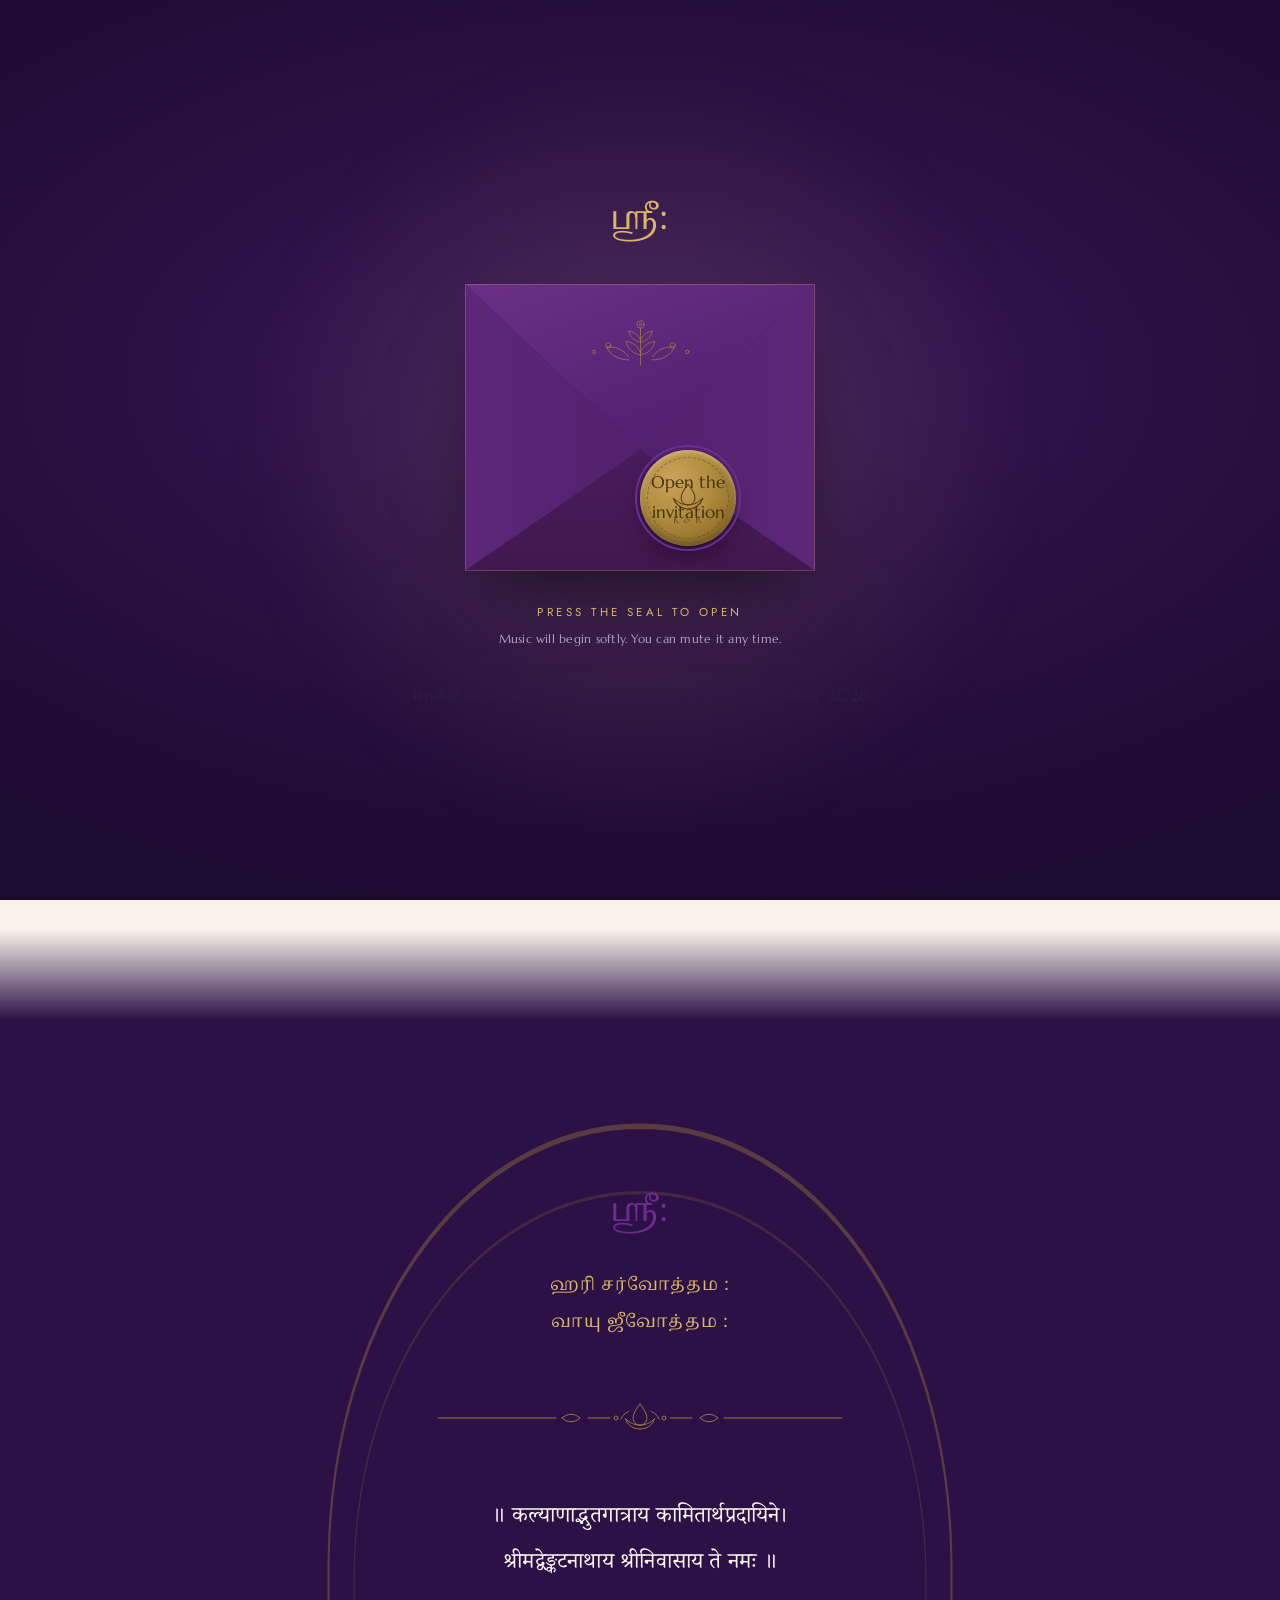
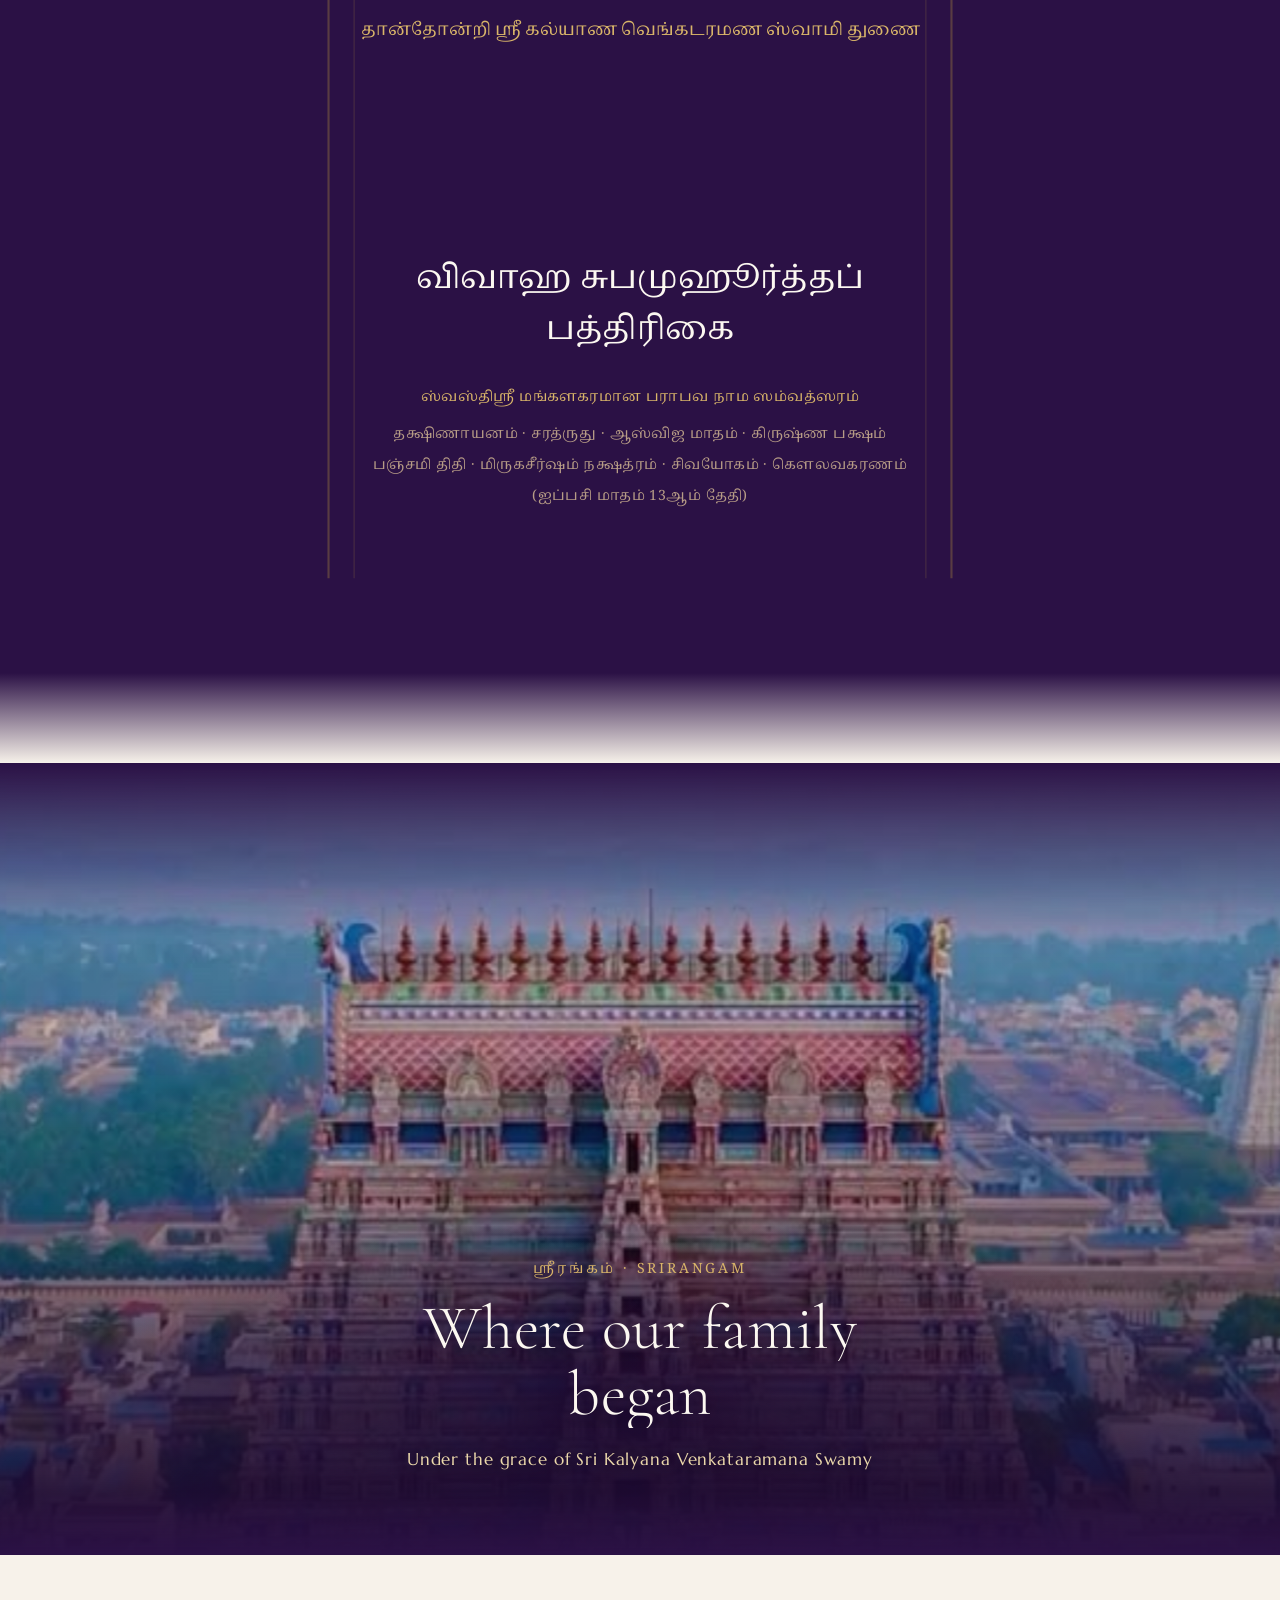
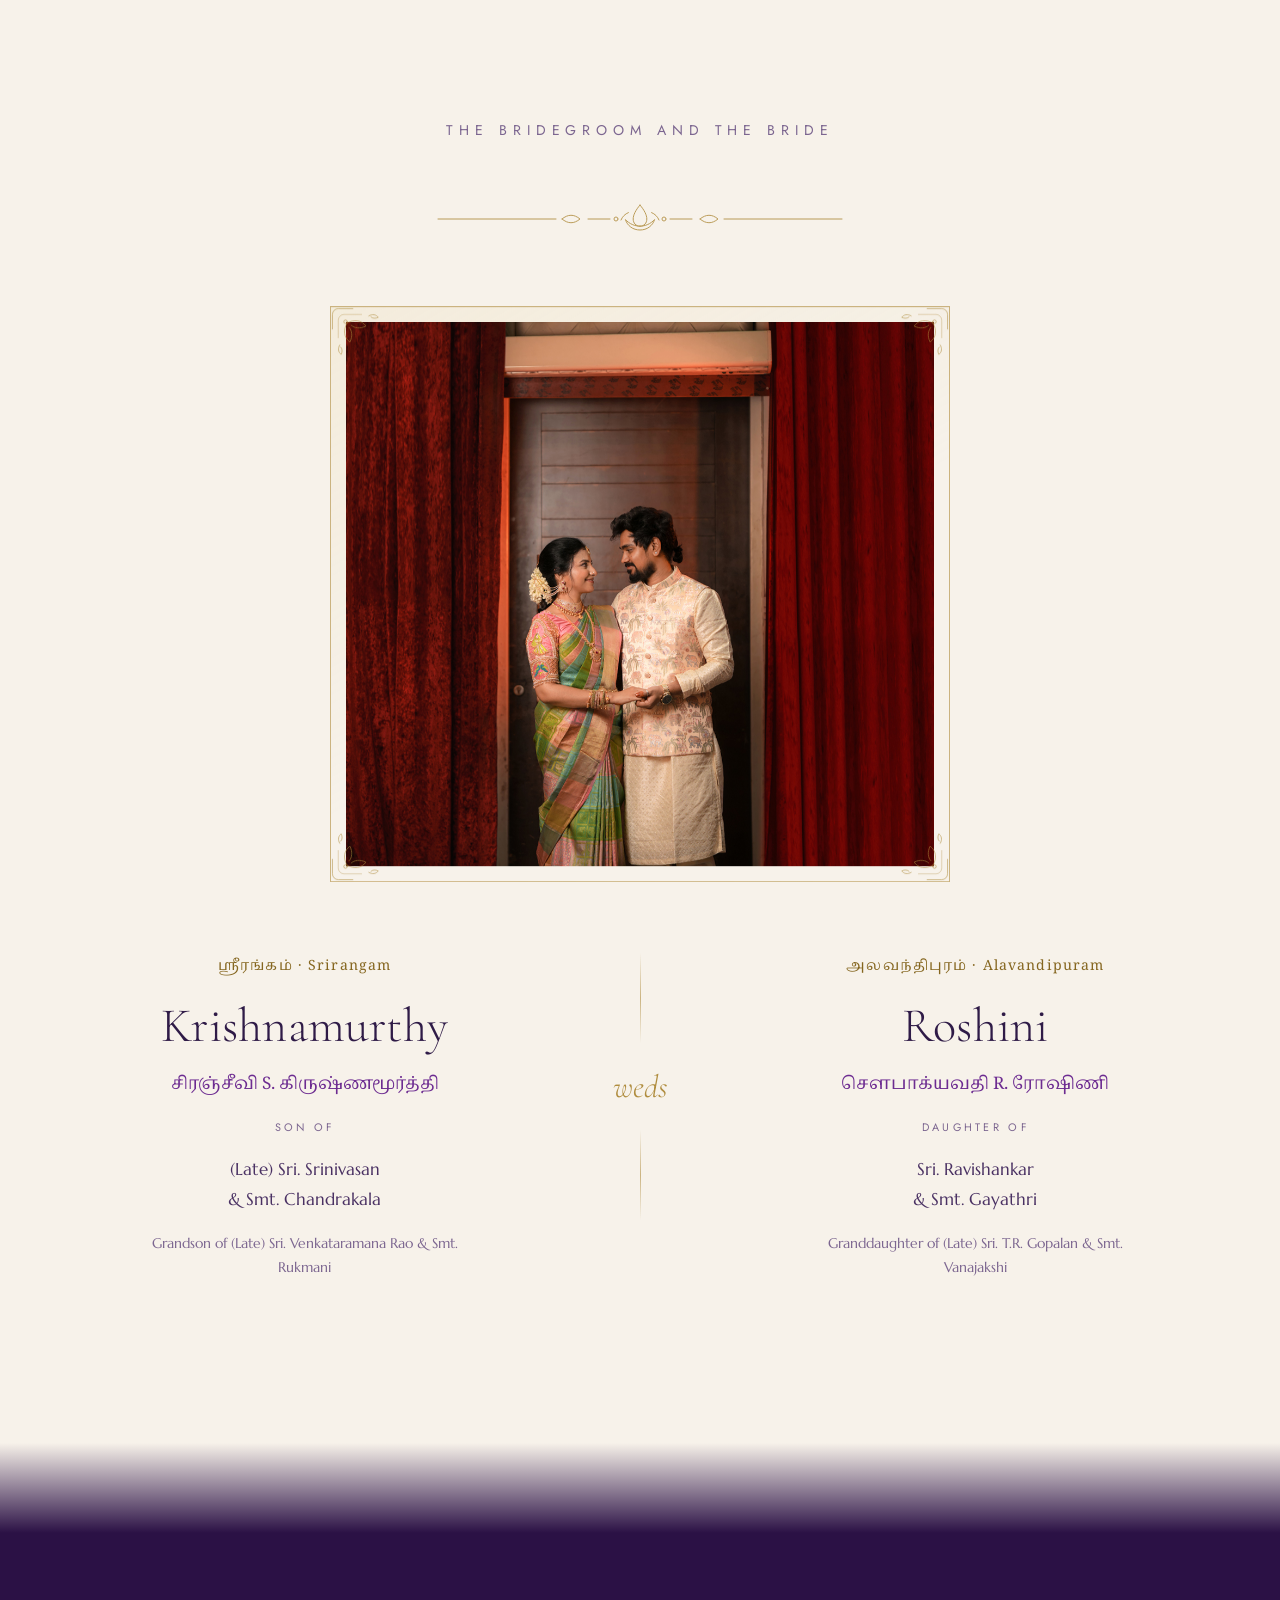
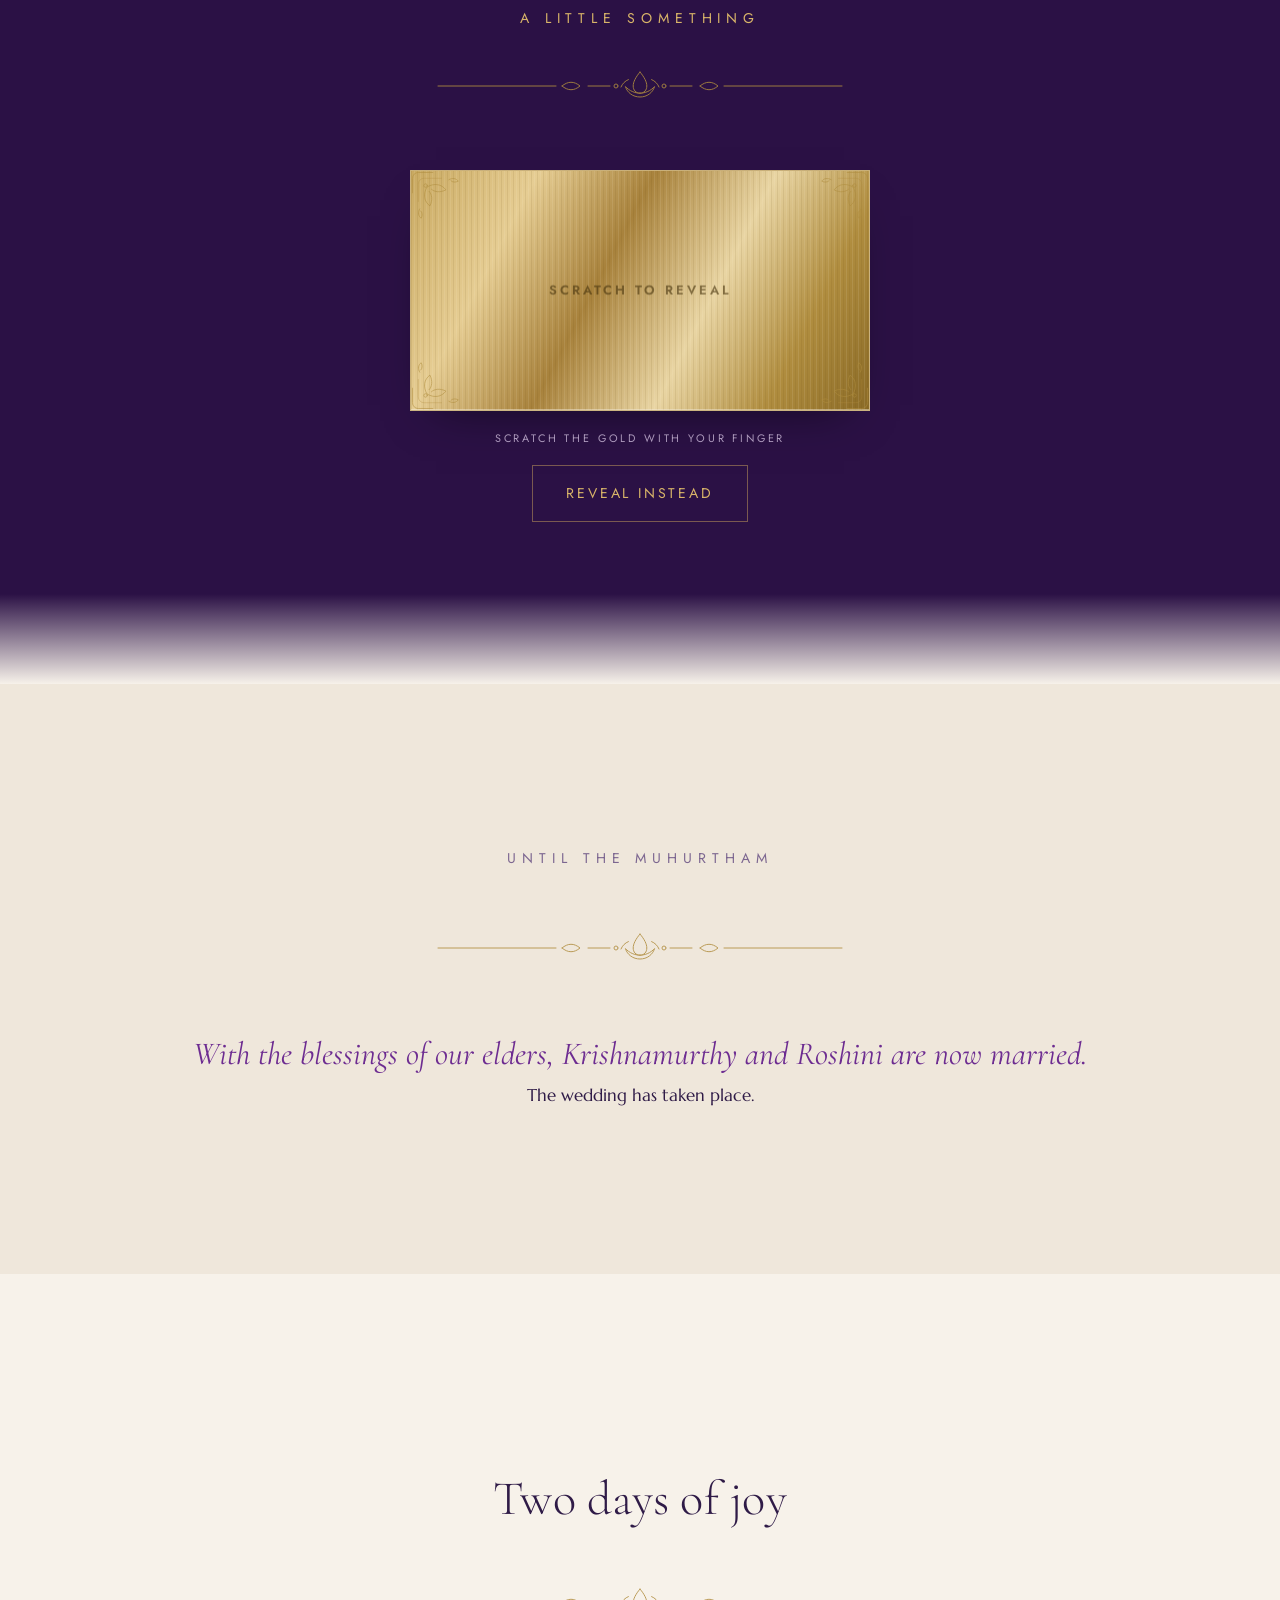
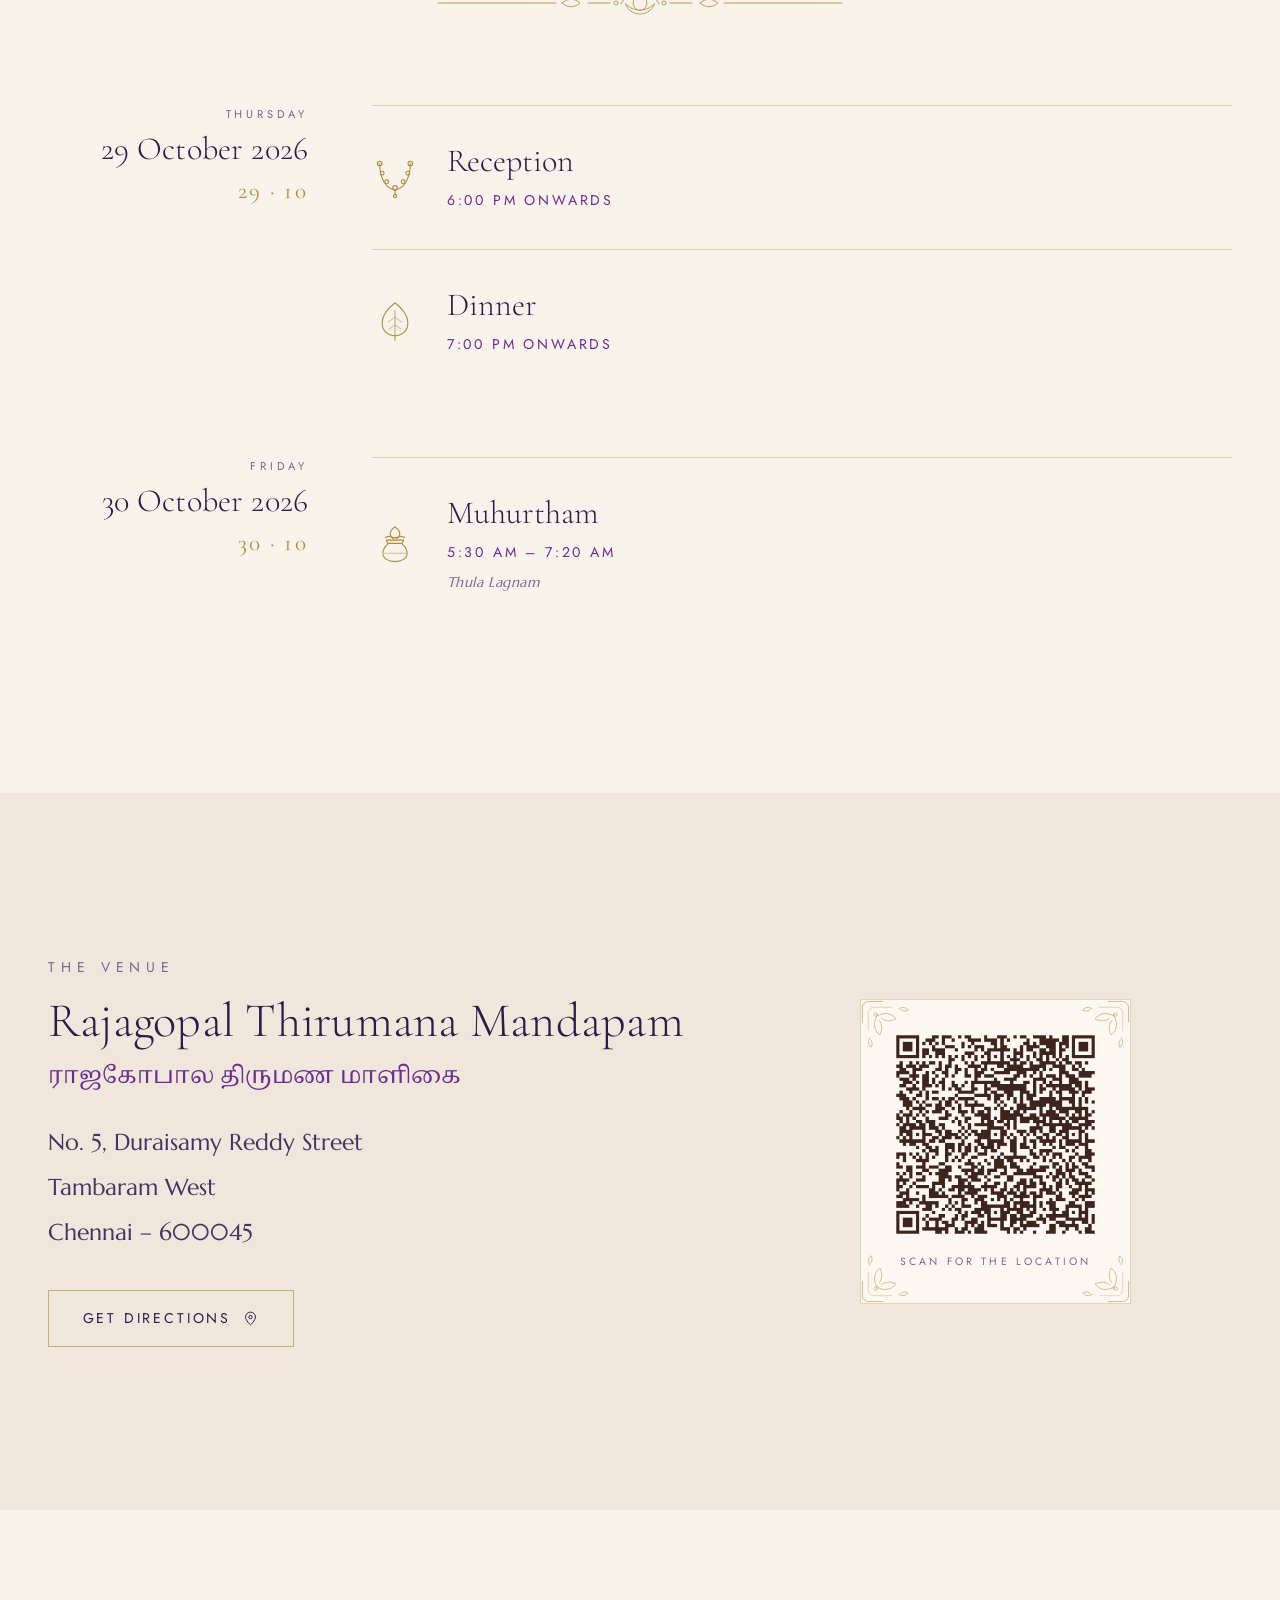
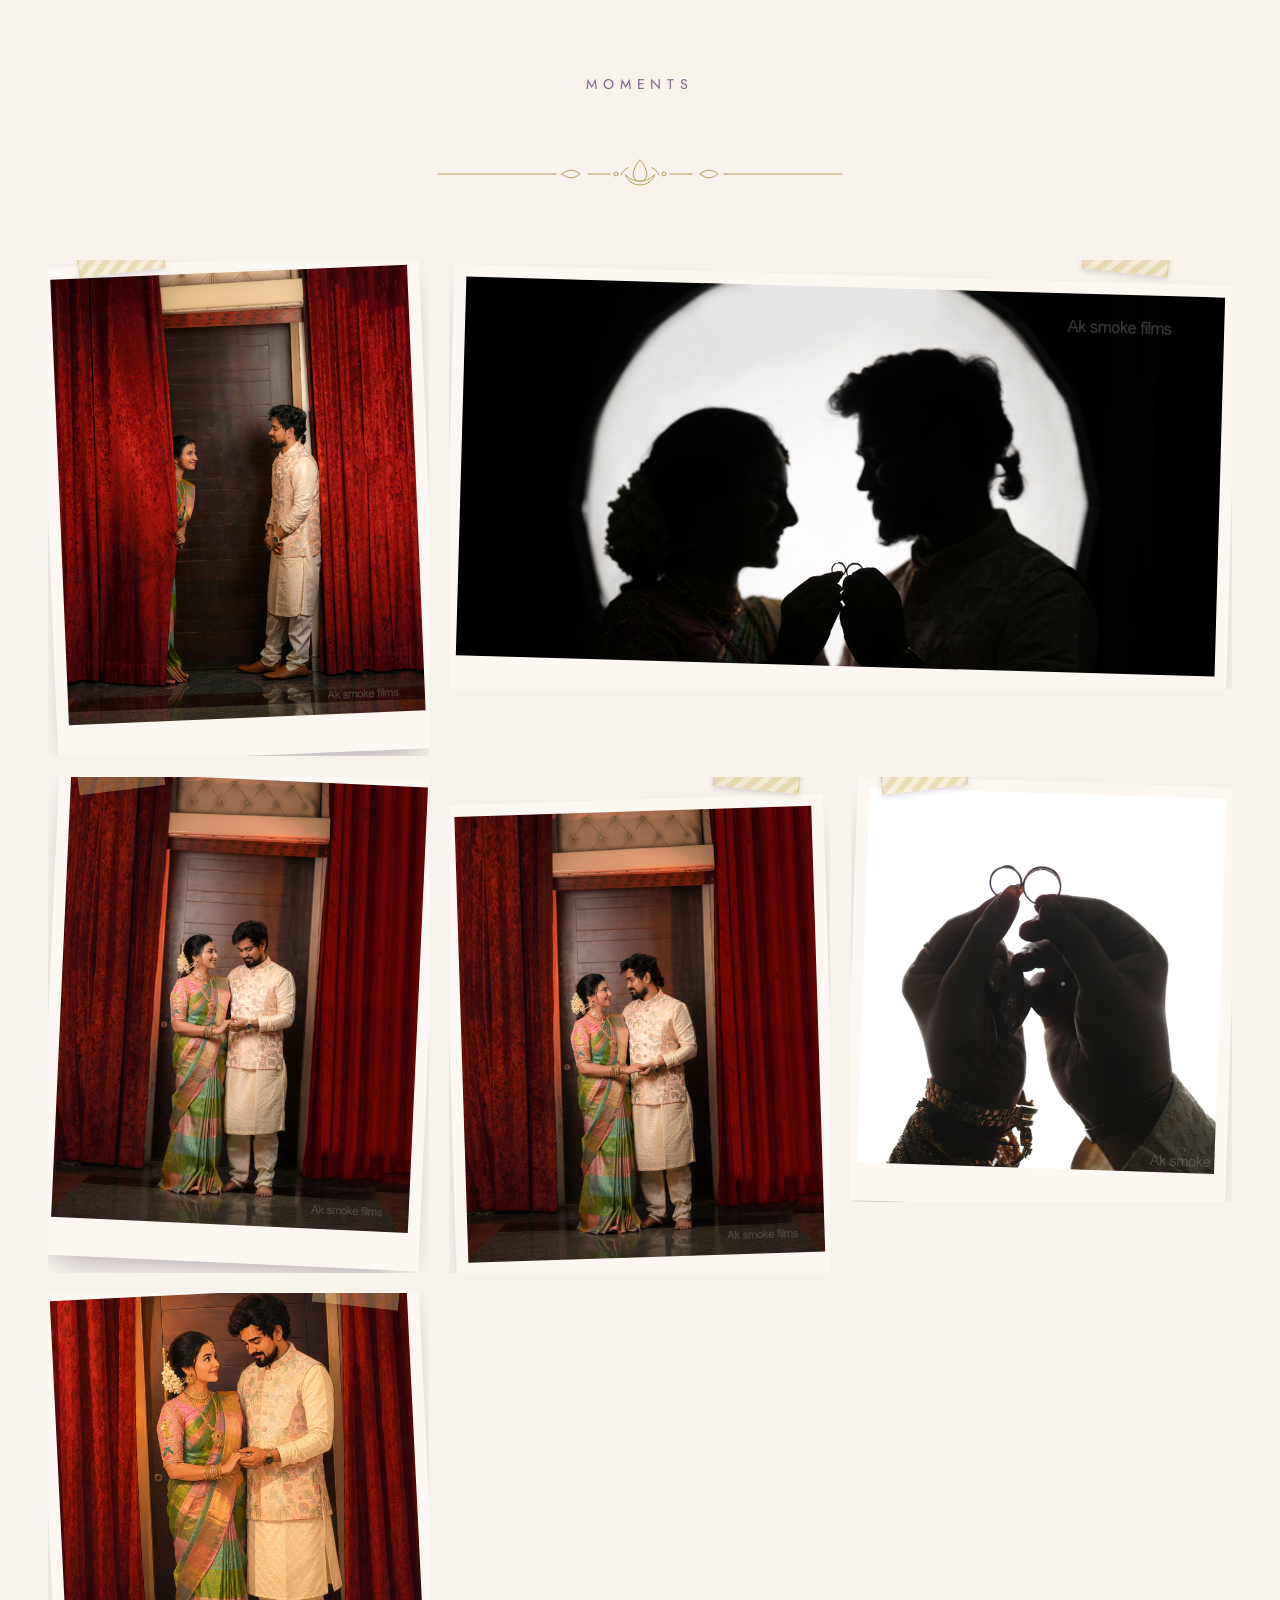
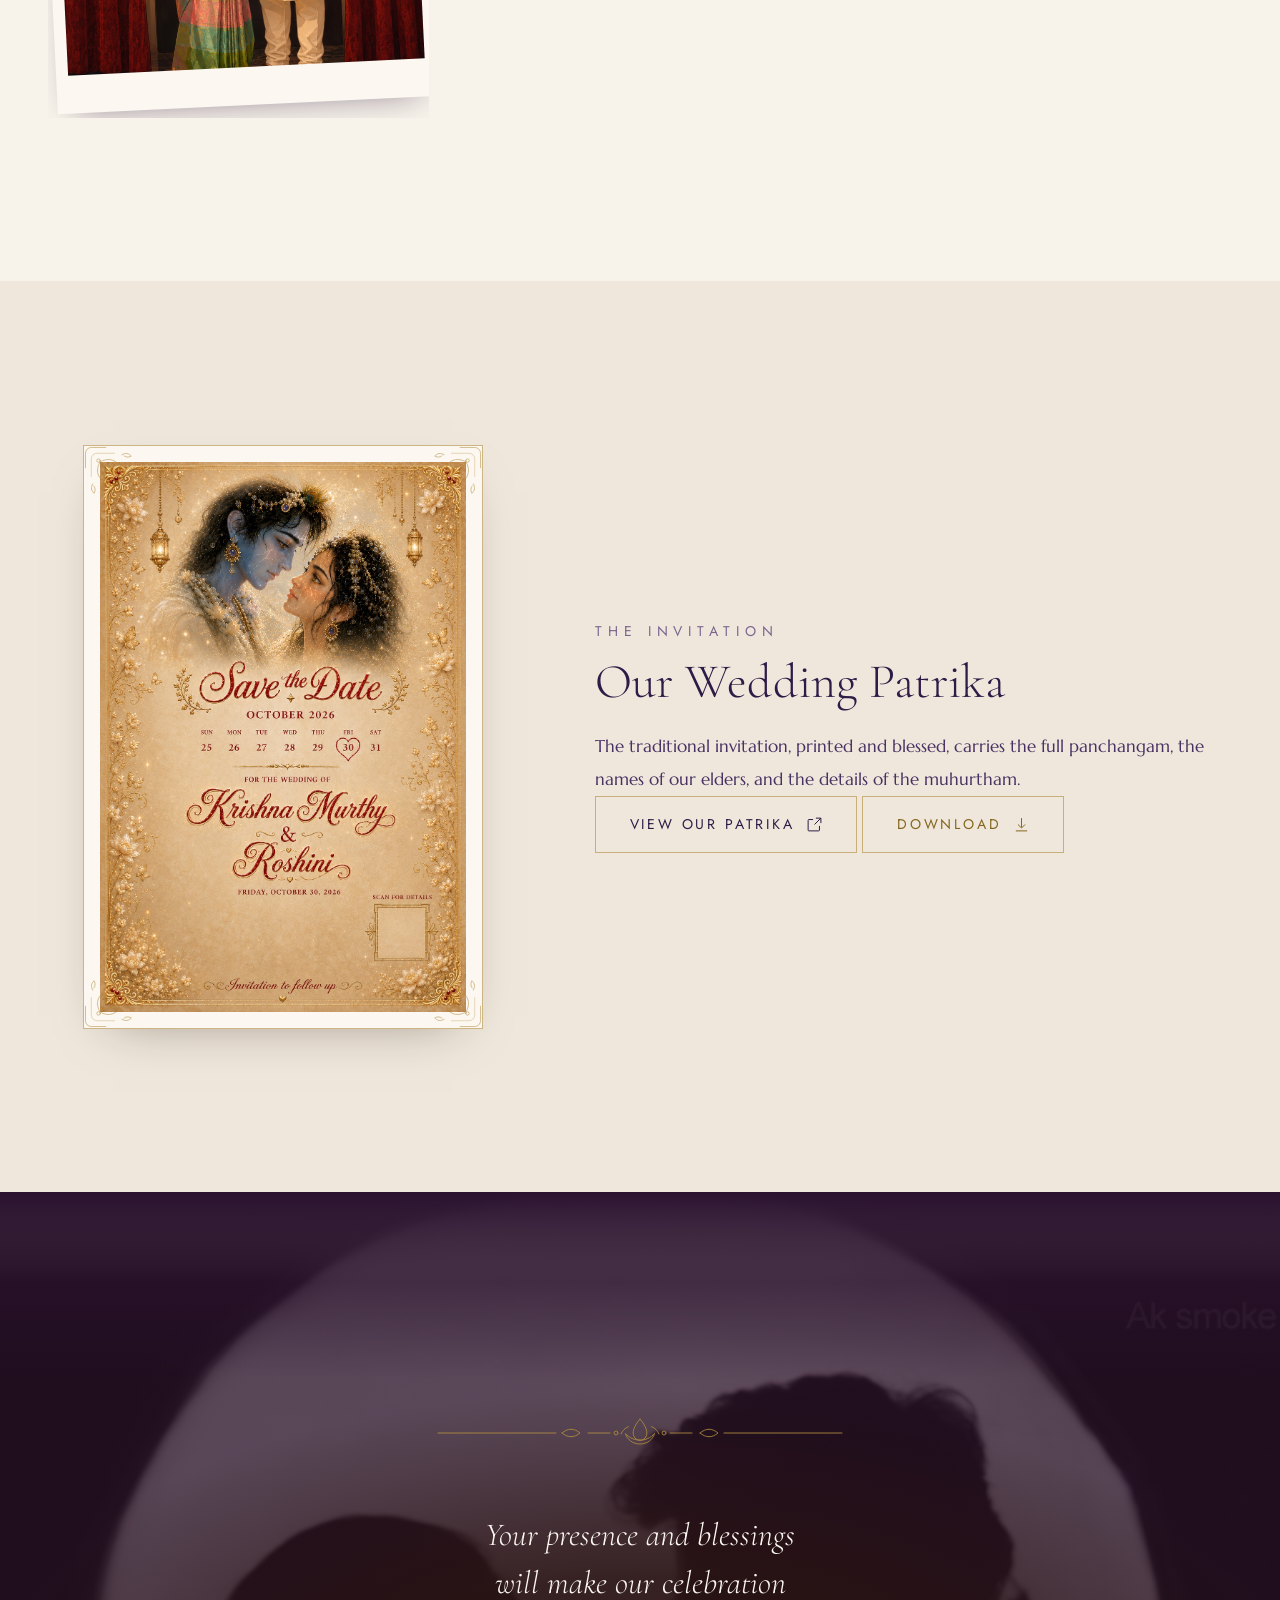
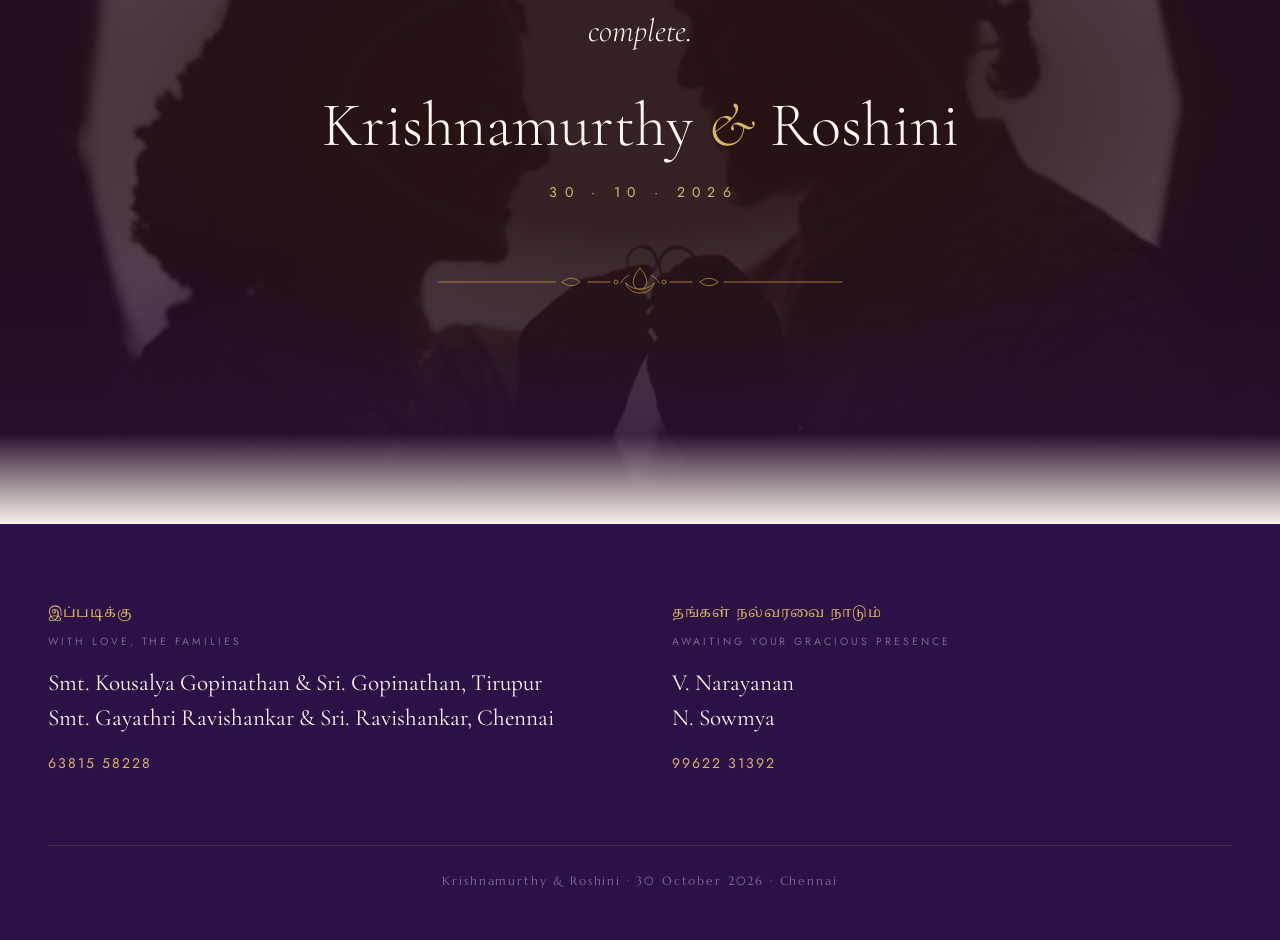
==== commit d058cd2e: "Fix seal placement and gopuram zoom; add confetti and ambient layers - All four envelope flaps now m" ====
--- a/public/index.html
+++ b/public/index.html
@@ -3,7 +3,7 @@
 <head>
 <meta charset="utf-8">
 <meta name="viewport" content="width=device-width, initial-scale=1, viewport-fit=cover">
-<title>Krishnamurthy &amp; Roshini — 30 October 2026</title>
+<title>Krishnamurthy &amp; Roshini · 30 October 2026</title>
 <meta name="description" content="Together with our families, we invite you to celebrate our wedding. Muhurtham 5:30 AM, Friday 30 October 2026, Rajagopal Thirumana Mandapam, Chennai.">
 <meta name="theme-color" content="#f6efe1">
 <meta name="color-scheme" content="light">
@@ -14,17 +14,17 @@
 <meta property="og:url" content="https://krishnamurthy-roshini.vercel.app/">
 <meta property="og:type" content="website">
 <meta property="og:title" content="Krishnamurthy &amp; Roshini">
-<meta property="og:description" content="Together with our families, we invite you to celebrate our wedding — Friday, 30 October 2026, Chennai.">
+<meta property="og:description" content="Together with our families, we invite you to celebrate our wedding on Friday, 30 October 2026, in Chennai.">
 <meta property="og:image" content="https://krishnamurthy-roshini.vercel.app/og-image.jpg">
 <meta property="og:image:width" content="1200">
 <meta property="og:image:height" content="630">
 <meta property="og:image:type" content="image/jpeg">
-<meta property="og:image:alt" content="Krishnamurthy and Roshini — wedding invitation, 30 October 2026">
+<meta property="og:image:alt" content="Krishnamurthy and Roshini, wedding invitation, 30 October 2026">
 <meta property="og:locale" content="en_IN">
 <meta property="og:site_name" content="Krishnamurthy &amp; Roshini">
 <meta name="twitter:card" content="summary_large_image">
 <meta name="twitter:title" content="Krishnamurthy &amp; Roshini">
-<meta name="twitter:description" content="Together with our families, we invite you to celebrate our wedding — Friday, 30 October 2026, Chennai.">
+<meta name="twitter:description" content="Together with our families, we invite you to celebrate our wedding on Friday, 30 October 2026, in Chennai.">
 <meta name="twitter:image" content="https://krishnamurthy-roshini.vercel.app/og-image.jpg">
 
 <link rel="icon" href="favicon.svg" type="image/svg+xml">
@@ -110,7 +110,7 @@
 
     <p class="overture__hint" id="seal-hint">
       <span class="overture__hint-main">Press the seal to open</span>
-      <span class="overture__hint-sub">Music will begin softly — you can mute it any time</span>
+      <span class="overture__hint-sub">Music will begin softly. You can mute it any time.</span>
     </p>
 
     <p class="visually-hidden" id="ov-names">Invitation of Krishnamurthy and Roshini, 30 October 2026</p>
--- a/public/styles/sections.css
+++ b/public/styles/sections.css
@@ -55,10 +55,10 @@
   background: linear-gradient(160deg, #6b3089, #4a1c66 70%);
   box-shadow: inset 0 0 0 1px rgba(217,181,105,0.26);
 }
-.env__flap--t { clip-path: polygon(0 0, 100% 0, 50% 62%);       transform-origin: top;    z-index: 4; }
-.env__flap--b { clip-path: polygon(0 100%, 100% 100%, 50% 44%); transform-origin: bottom; z-index: 2; }
-.env__flap--l { clip-path: polygon(0 0, 0 100%, 52% 50%);       transform-origin: left;   z-index: 3; }
-.env__flap--r { clip-path: polygon(100% 0, 100% 100%, 48% 50%); transform-origin: right;  z-index: 3; }
+.env__flap--t { clip-path: polygon(0 0, 100% 0, 50% 58%);       transform-origin: top;    z-index: 4; }
+.env__flap--b { clip-path: polygon(0 100%, 100% 100%, 50% 58%); transform-origin: bottom; z-index: 2; }
+.env__flap--l { clip-path: polygon(0 0, 0 100%, 50% 58%);       transform-origin: left;   z-index: 3; }
+.env__flap--r { clip-path: polygon(100% 0, 100% 100%, 50% 58%); transform-origin: right;  z-index: 3; }
 
 /* a touch of shading so the folds read as paper */
 .env__flap--l { background: linear-gradient(90deg, #5d2778, #471a63); }
@@ -102,8 +102,8 @@
 
 /* ---- the wax seal button ---- */
 .seal {
-  position: absolute; top: 58%; left: 50%;   /* on the top flap's apex, as wax sits */
-  /* centred on the envelope: see .envelope { position: relative } */
+  /* Sits exactly where all four flaps meet (50%, 58%), the way real wax does. */
+  position: absolute; top: 58%; left: 50%;
   width: clamp(74px, 20vw, 96px); aspect-ratio: 1;
   transform: translate(-50%, -50%);
   display: grid; place-items: center;
@@ -593,8 +593,59 @@
 .footer__phone:hover, .footer__phone:focus-visible { border-bottom-color: currentColor; }
 .footer__base { margin-top: clamp(2.5rem,5vw,4rem); padding-top: 1.6rem; border-top: 1px solid rgba(201,162,92,0.2); text-align: center; font-size: 0.72rem; letter-spacing: 0.16em; color: var(--muted); }
 
-/* ======================= AMBIENT PETALS ======================= */
+/* ======================= AMBIENT BACKGROUND ======================= */
 .ambient { position: fixed; inset: 0; z-index: 0; pointer-events: none; overflow: hidden; }
+
+/* --- 1. Aurora: slow temple-light fields --- */
+.aurora {
+  position: absolute; border-radius: 50%;
+  filter: blur(70px);
+  opacity: 0.5;
+  mix-blend-mode: multiply;
+}
+.aurora--1 {
+  width: 62vmax; height: 62vmax; top: -18vmax; left: -14vmax;
+  background: radial-gradient(circle, rgba(140, 86, 178, 0.30), transparent 66%);
+}
+.aurora--2 {
+  width: 54vmax; height: 54vmax; bottom: -20vmax; right: -12vmax;
+  background: radial-gradient(circle, rgba(198, 154, 74, 0.26), transparent 66%);
+}
+@media (prefers-reduced-motion: no-preference) {
+  .aurora--1 { animation: aurora-a 34s var(--ease-soft) infinite alternate; }
+  .aurora--2 { animation: aurora-b 42s var(--ease-soft) infinite alternate; }
+}
+@keyframes aurora-a {
+  from { transform: translate3d(0, 0, 0) scale(1); }
+  to   { transform: translate3d(16vw, 10vh, 0) scale(1.18); }
+}
+@keyframes aurora-b {
+  from { transform: translate3d(0, 0, 0) scale(1.1); }
+  to   { transform: translate3d(-14vw, -8vh, 0) scale(1); }
+}
+
+/* On the deep purple sections the aurora should add light, not subtract it. */
+.section--deep .ambient .aurora,
+.ambient .aurora { mix-blend-mode: multiply; }
+
+/* --- 2. Diya embers --- */
+.ember {
+  position: absolute; bottom: -6vh;
+  width: var(--size, 3px); height: var(--size, 3px);
+  border-radius: 50%;
+  background: radial-gradient(circle, #ffd98a, rgba(217,181,105,0.5) 55%, transparent 72%);
+  box-shadow: 0 0 8px 2px rgba(217, 181, 105, 0.35);
+  opacity: 0;
+  animation: ember-rise var(--dur, 18s) linear var(--delay, 0s) infinite;
+}
+@keyframes ember-rise {
+  0%   { transform: translate3d(0, 0, 0) scale(0.7); opacity: 0; }
+  12%  { opacity: var(--peak, 0.5); }
+  85%  { opacity: var(--peak, 0.5); }
+  100% { transform: translate3d(var(--sway, 40px), -112vh, 0) scale(1.15); opacity: 0; }
+}
+
+/* --- 3. Jasmine petals --- */
 .petal { position: absolute; top: -8vh; color: var(--gold); opacity: 0; }
 .petal svg { width: 100%; height: auto; }
 @media (prefers-reduced-motion: no-preference) {
@@ -605,43 +656,6 @@
   8%   { opacity: var(--peak, 0.24); }
   92%  { opacity: var(--peak, 0.24); }
   100% { transform: translate3d(var(--drift, 40px), 112vh, 0) rotate(var(--spin, 220deg)); opacity: 0; }
-}
-
-.patrika__actions { margin-top: 2.2rem; display: flex; flex-wrap: wrap; gap: 1rem; }
-
-/* ======================= A11Y UTILITIES ======================= */
-.visually-hidden {
-  position: absolute !important; width: 1px; height: 1px;
-  padding: 0; margin: -1px; overflow: hidden;
-  clip: rect(0 0 0 0); clip-path: inset(50%); white-space: nowrap; border: 0;
-}
-.skip-link {
-  position: absolute; top: 0; left: 50%; transform: translate(-50%, -140%);
-  z-index: 400; padding: 0.85rem 1.6rem;
-  background: var(--accent); color: var(--paper-warm);
-  font-family: var(--font-sans); font-size: 0.75rem; letter-spacing: 0.22em; text-transform: uppercase;
-  transition: transform 0.35s var(--ease-out);
-}
-.skip-link:focus { transform: translate(-50%, 0); }
-
-/* ---- Couple: shared portrait + symmetrical Patrika-style names ---- */
-.couple__portrait {
-  width: min(100%, 720px);
-  margin-inline: auto;
-  padding: clamp(9px, 1.3vw, 15px);
-  border: 1px solid var(--border-strong);
-  background: linear-gradient(150deg, rgba(224,203,163,0.2), transparent 55%);
-  margin-bottom: clamp(2.5rem, 6vw, 4.5rem);
-}
-.couple__portrait .img-reveal { aspect-ratio: 4 / 3.6; }
-.couple__portrait img { width: 100%; height: 100%; object-fit: cover; object-position: 50% 30%; }
-
-.couple__names {
-  display: grid; grid-template-columns: 1fr; gap: clamp(2rem, 5vw, 3rem);
-  align-items: start; justify-items: center;
-}
-@media (min-width: 820px) {
-  .couple__names { grid-template-columns: 1fr auto 1fr; gap: clamp(1.5rem, 4vw, 3.5rem); }
 }
 
 /* ======================= MUSIC CONTROL ======================= */
@@ -684,7 +698,28 @@
   background: var(--background-deep);
   isolation: isolate;
 }
-.gopuram__media { position: absolute; inset: 0; will-change: transform; }
+.gopuram__media {
+  position: absolute; inset: 0;
+  will-change: transform;
+  transform: scale(1.34);          /* the state before any scroll happens */
+  transform-origin: 50% 45%;
+}
+
+/* Native scroll-driven zoom-out: the temple eases back as the band rises. */
+@keyframes gopuram-pull-back {
+  from { transform: scale(1.34); }
+  to   { transform: scale(1.00); }
+}
+@media (prefers-reduced-motion: no-preference) {
+  .gopuram--native .gopuram__media {
+    animation: gopuram-pull-back linear both;
+    animation-timeline: view();
+    animation-range: cover 0% cover 100%;
+  }
+}
+@media (prefers-reduced-motion: reduce) {
+  .gopuram__media { transform: none; animation: none; }
+}
 .gopuram__media img { width: 100%; height: 100%; object-fit: cover; object-position: 50% 42%; }
 .gopuram__veil {
   position: absolute; inset: 0;
@@ -784,3 +819,47 @@
 @media (prefers-reduced-motion: reduce) {
   .shot button, .shot:hover button { transform: rotate(var(--rot, 0deg)); }
 }
+
+/* ======================= CELEBRATION BURST ======================= */
+.burst {
+  position: fixed; inset: 0; z-index: 210; pointer-events: none; overflow: hidden;
+}
+.burst__bit {
+  position: fixed; display: block; margin: -6px 0 0 -6px;
+  opacity: 0;
+  animation: burst-fly var(--dur, 2.2s) cubic-bezier(0.18, 0.7, 0.35, 1) var(--delay, 0s) forwards;
+  will-change: transform, opacity;
+}
+.burst__bit svg { width: 100%; height: 100%; display: block; fill: currentColor; }
+.burst__bit { overflow: hidden; }
+
+@keyframes burst-fly {
+  0%   { opacity: 0; transform: translate3d(0,0,0) rotate(0deg) scale(0.4); }
+  10%  { opacity: 1; }
+  45%  { transform: translate3d(var(--dx), var(--dy), 0) rotate(calc(var(--spin) * 0.5)) scale(1); }
+  100% { opacity: 0;
+         transform: translate3d(calc(var(--dx) * 1.25), calc(var(--dy) + var(--fall)), 0)
+                    rotate(var(--spin)) scale(0.9); }
+}
+
+/* ---- Couple: shared portrait + symmetrical Patrika-style names ----
+   (These photographs frame the couple together, so they are presented
+   together rather than cropped into two false individual portraits.) */
+.couple__portrait {
+  width: min(100%, 620px);
+  margin-inline: auto;
+  margin-bottom: clamp(2.5rem, 6vw, 4.5rem);
+  padding: clamp(9px, 1.3vw, 15px);
+  border: 1px solid var(--border-strong);
+  background: linear-gradient(150deg, rgba(236,217,171,0.22), transparent 55%);
+}
+.couple__portrait .img-reveal { aspect-ratio: 4 / 3.7; }
+.couple__portrait img { width: 100%; height: 100%; object-fit: cover; object-position: 50% 26%; }
+
+.couple__names {
+  display: grid; grid-template-columns: 1fr; gap: clamp(2rem, 5vw, 3rem);
+  align-items: start; justify-items: center;
+}
+@media (min-width: 820px) {
+  .couple__names { grid-template-columns: 1fr auto 1fr; gap: clamp(1.5rem, 4vw, 3.5rem); }
+}
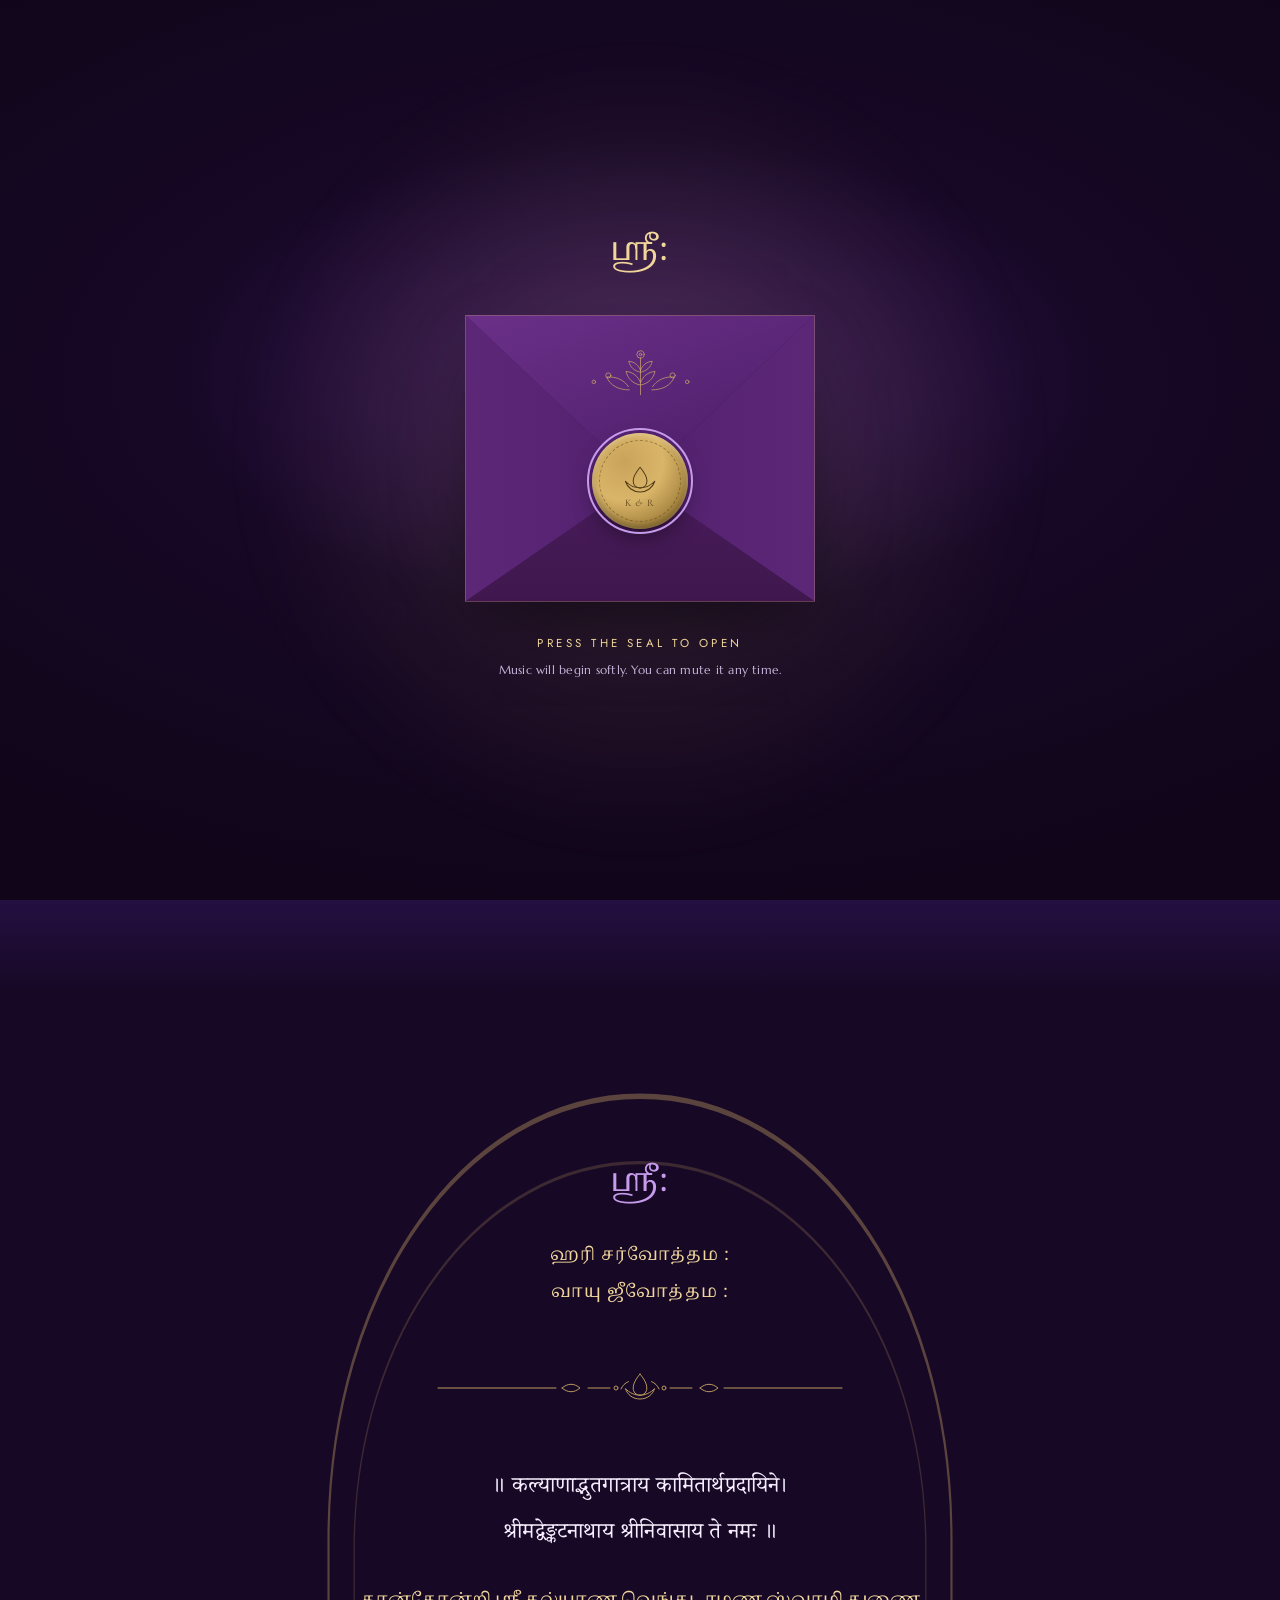
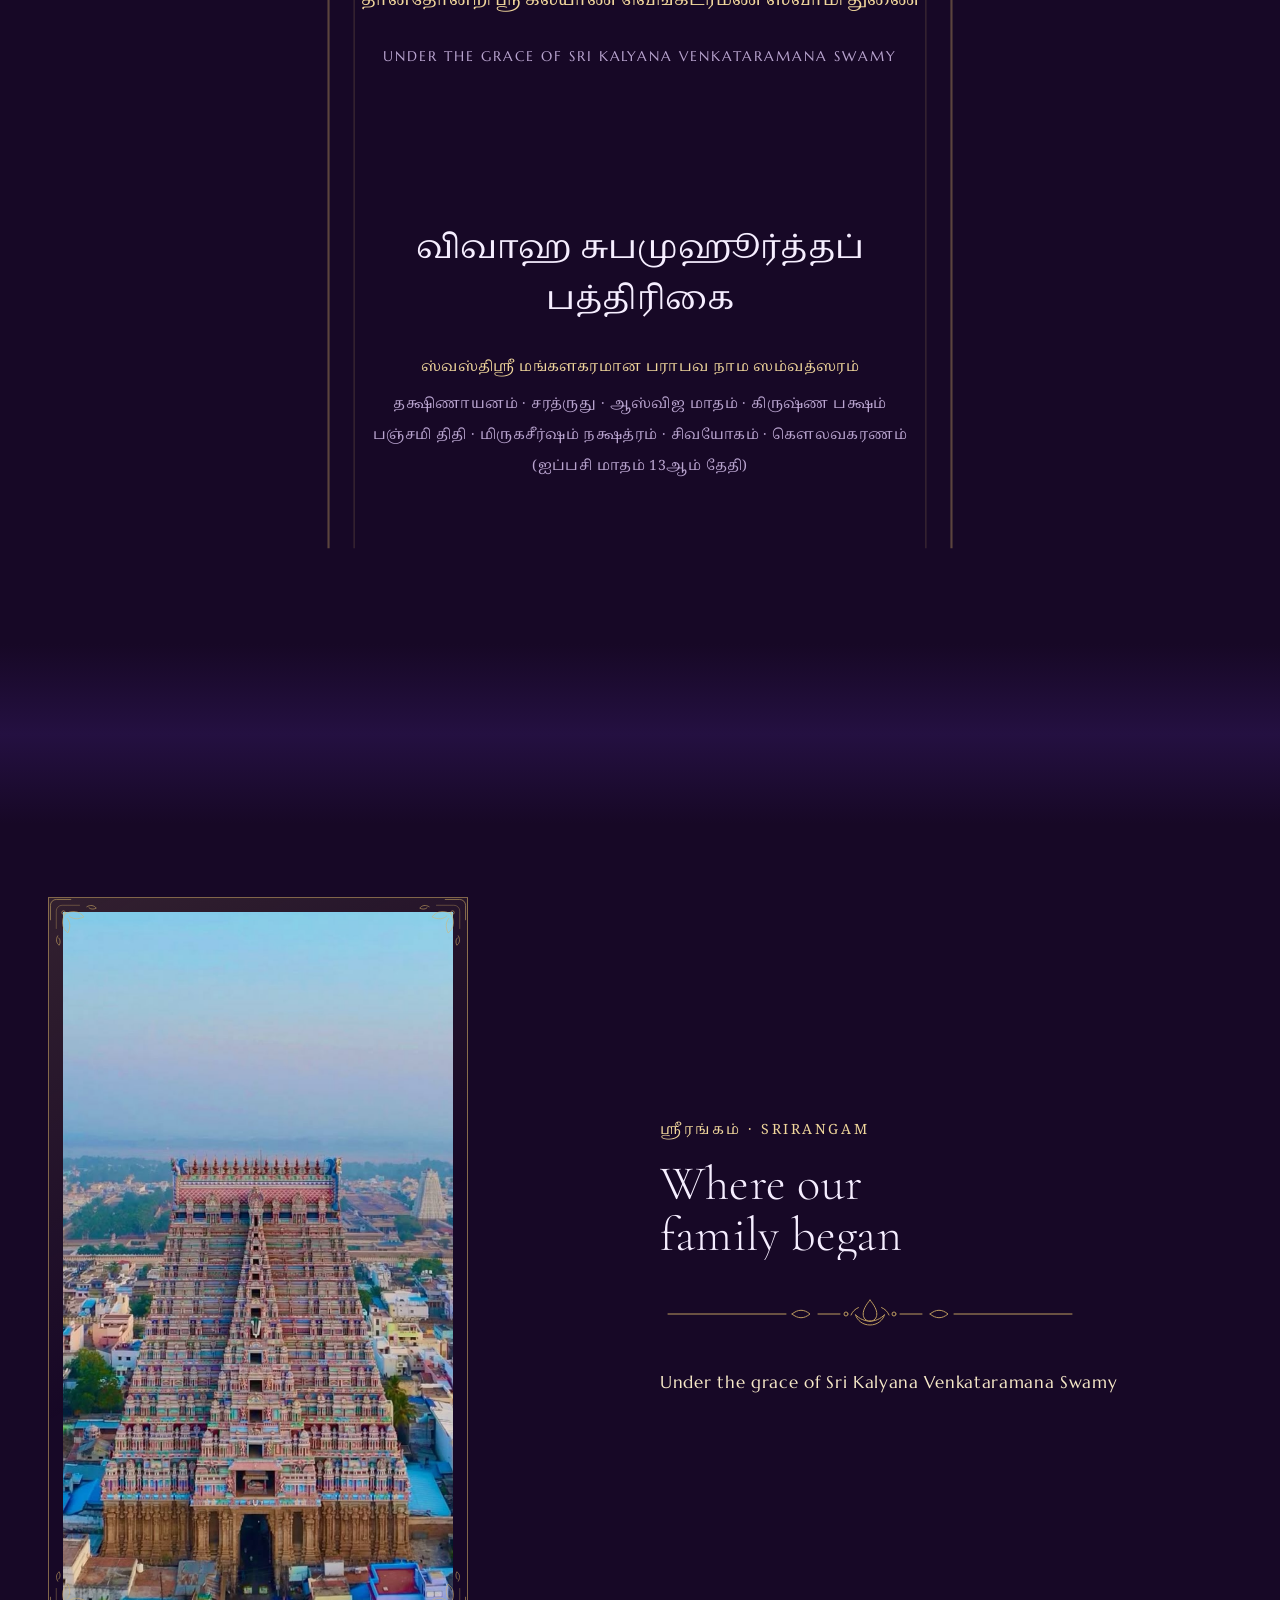
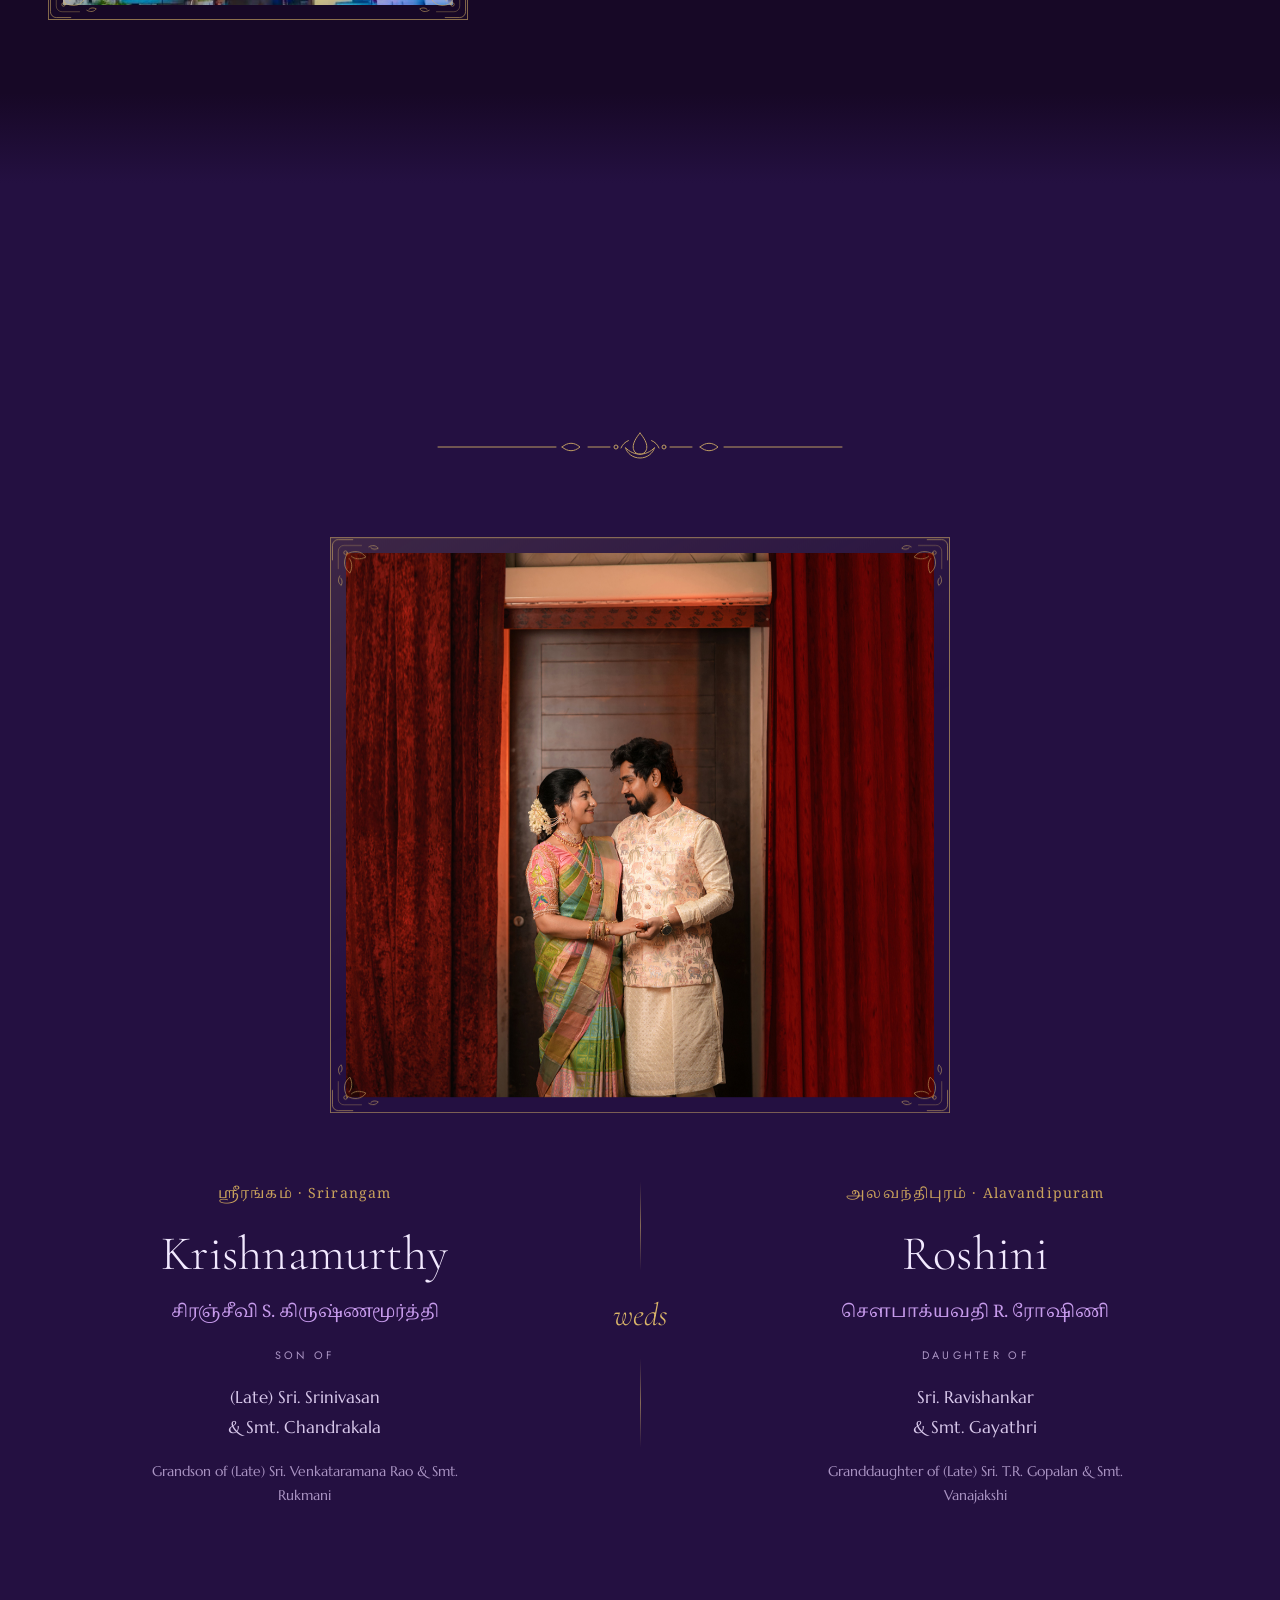
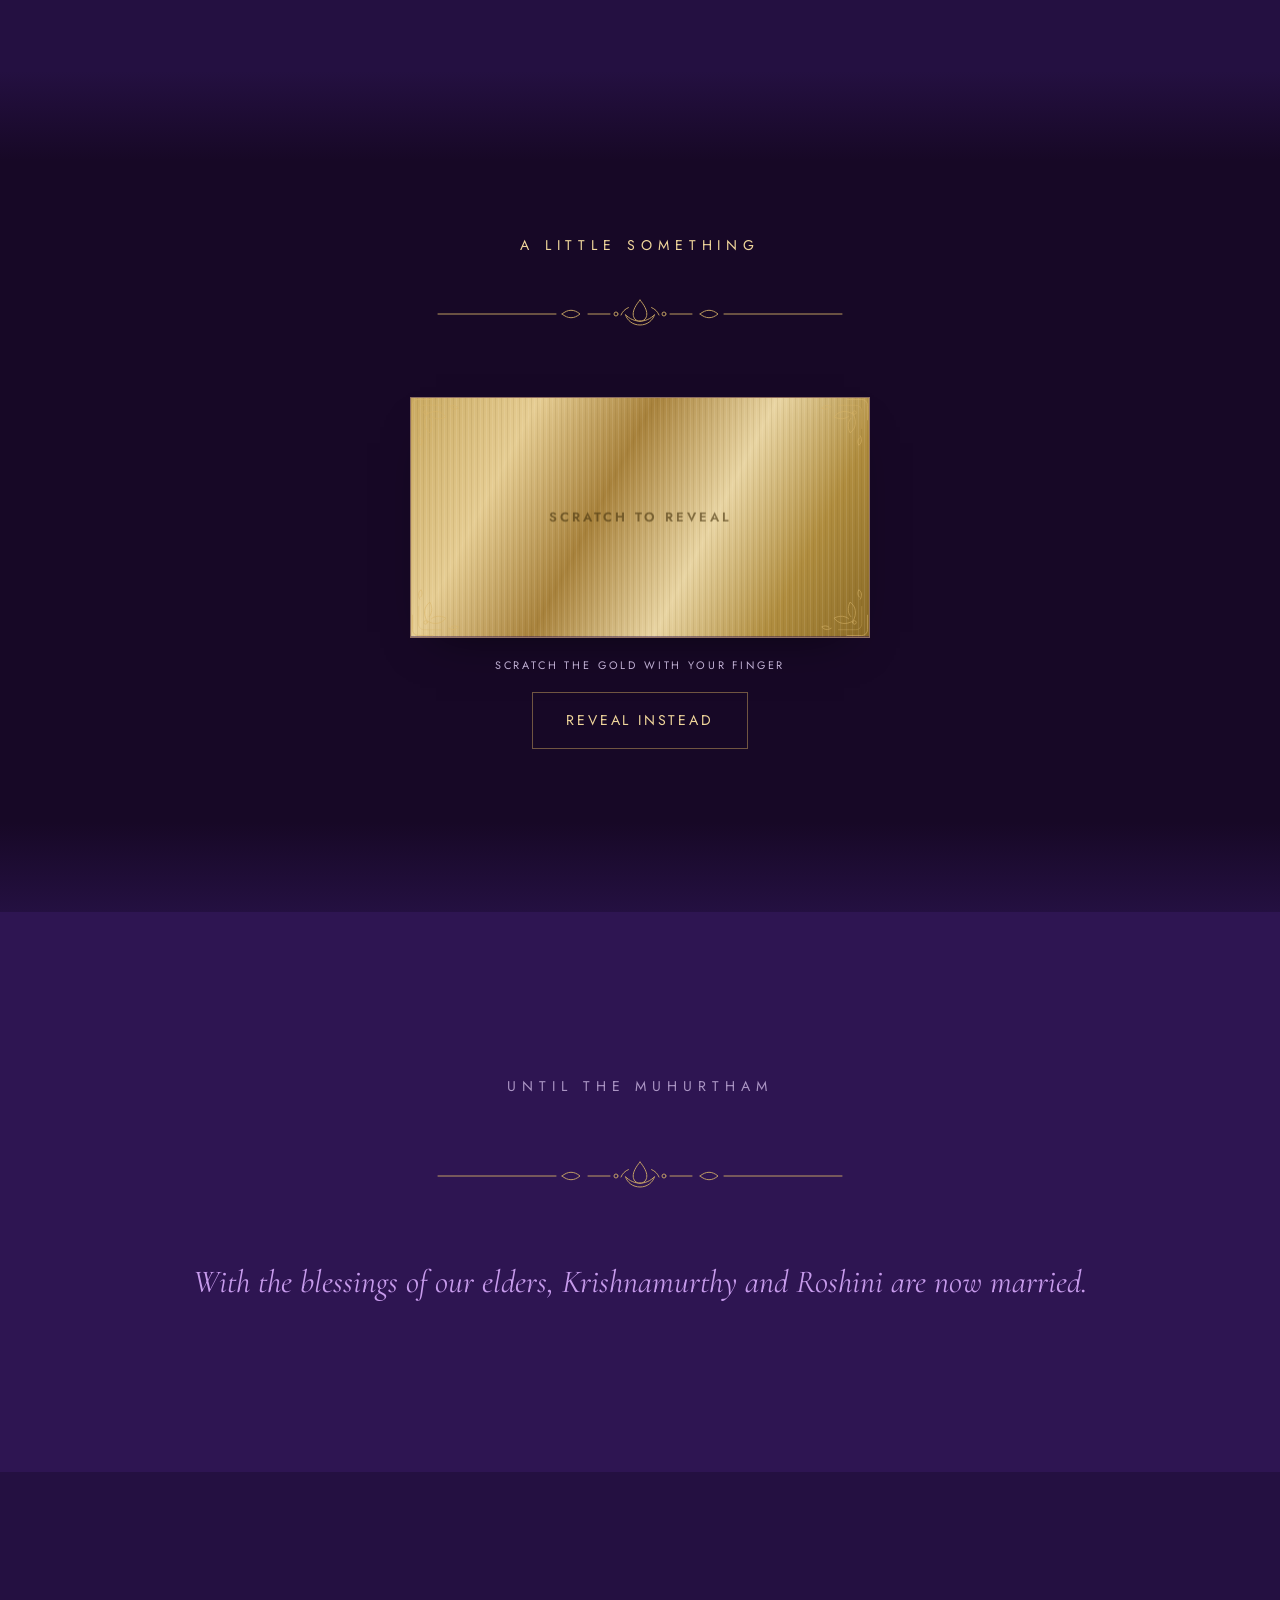
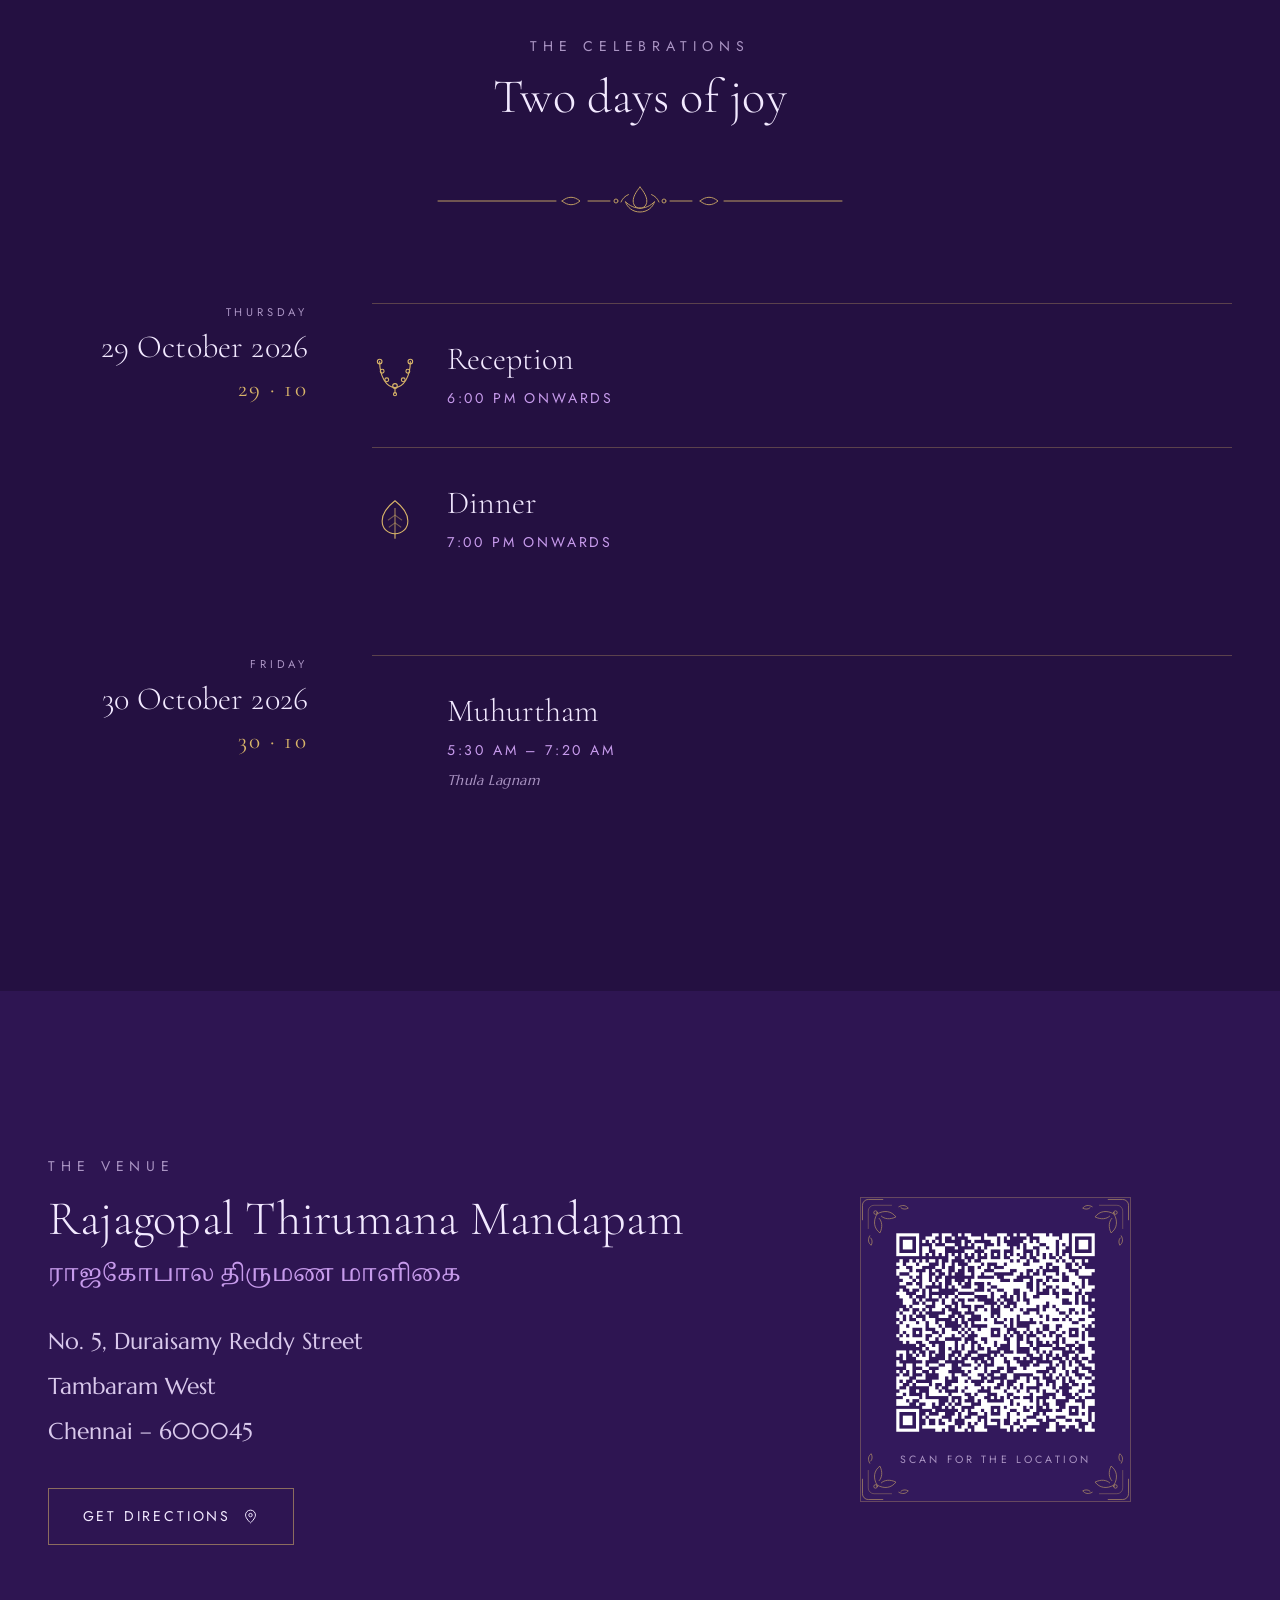
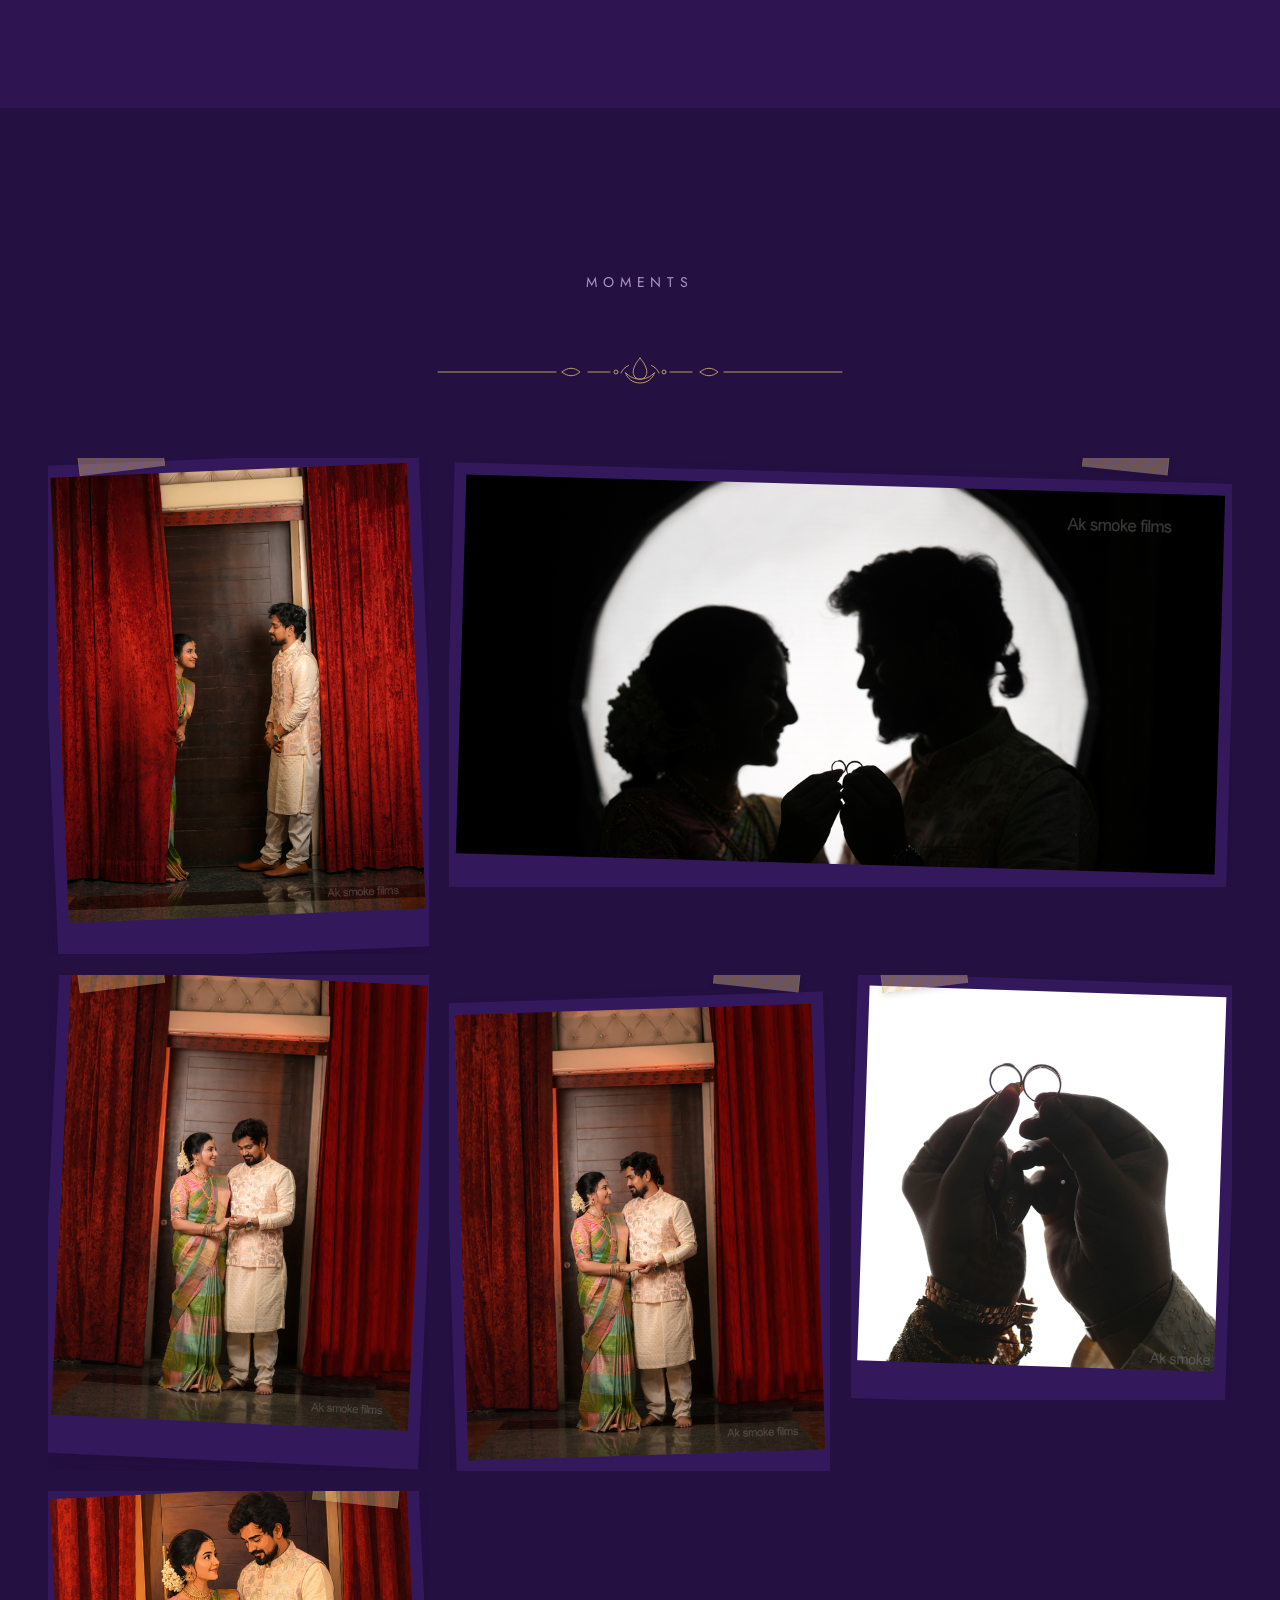
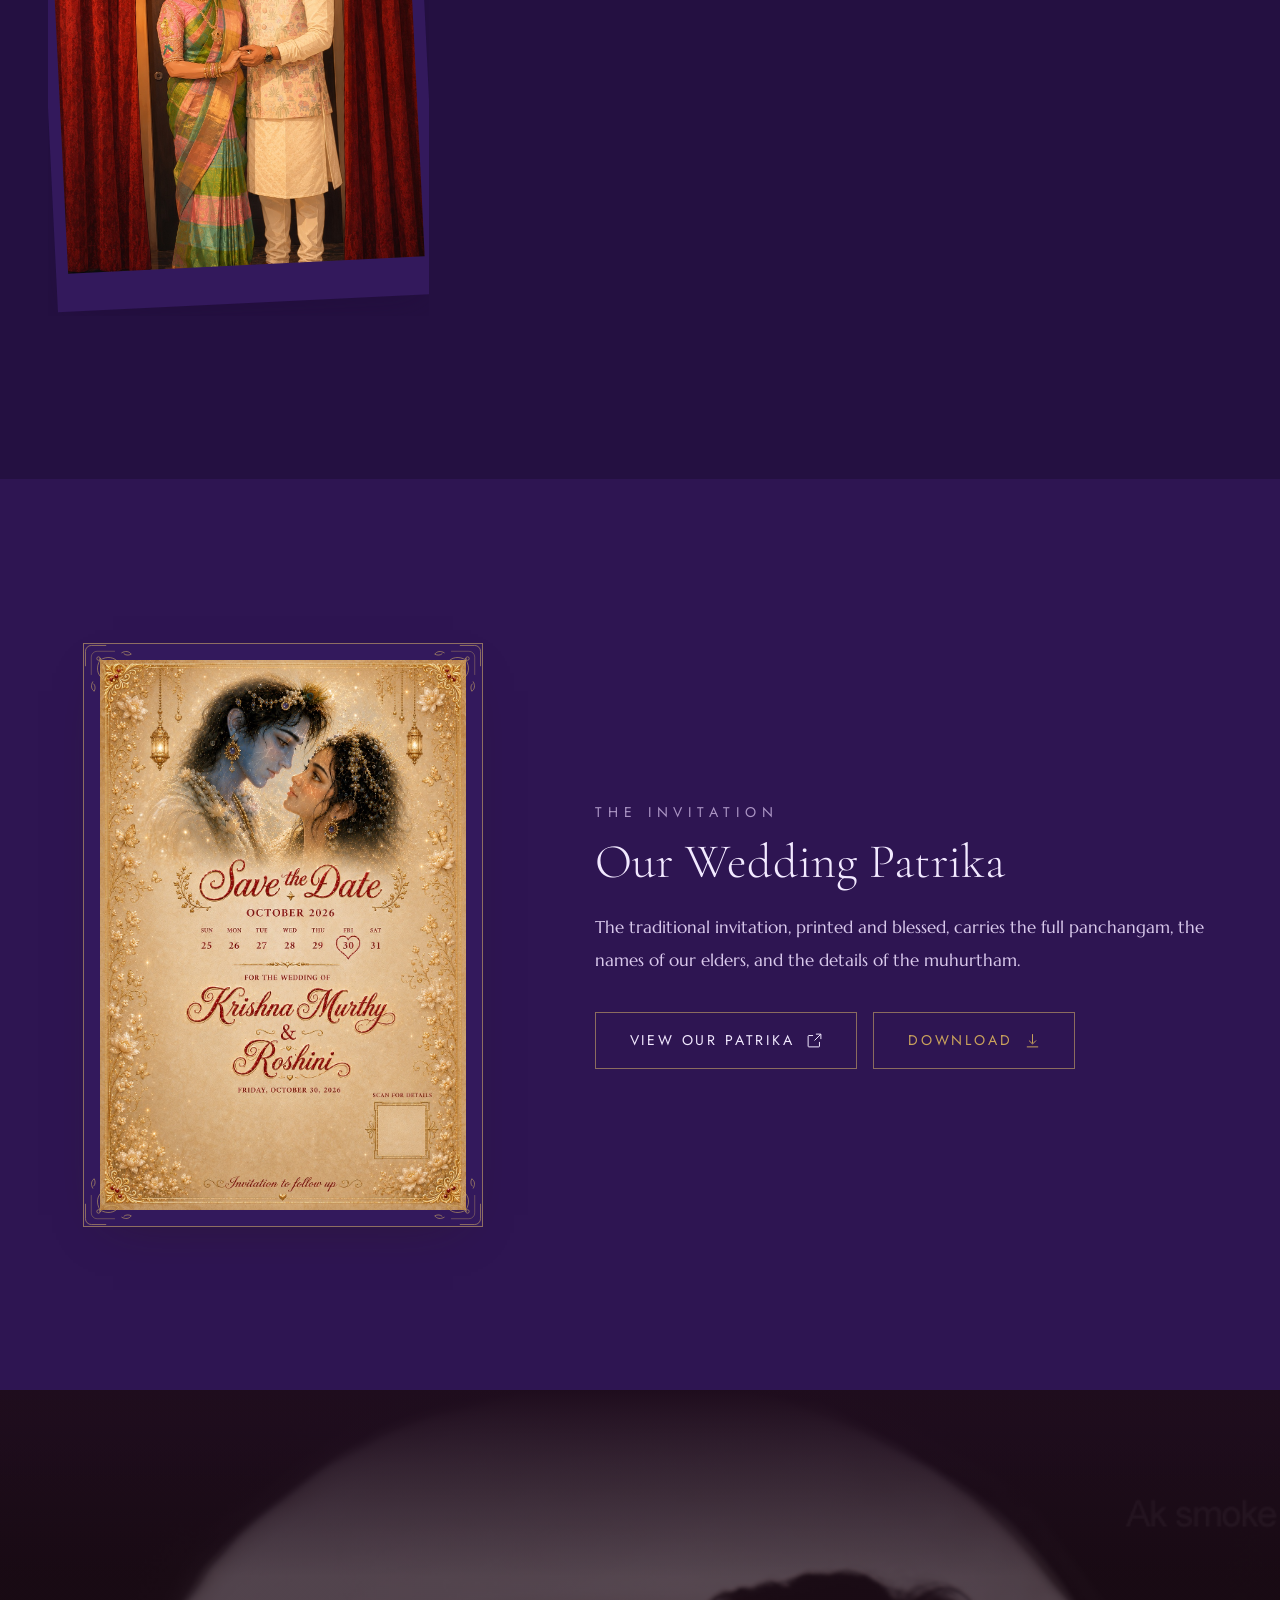
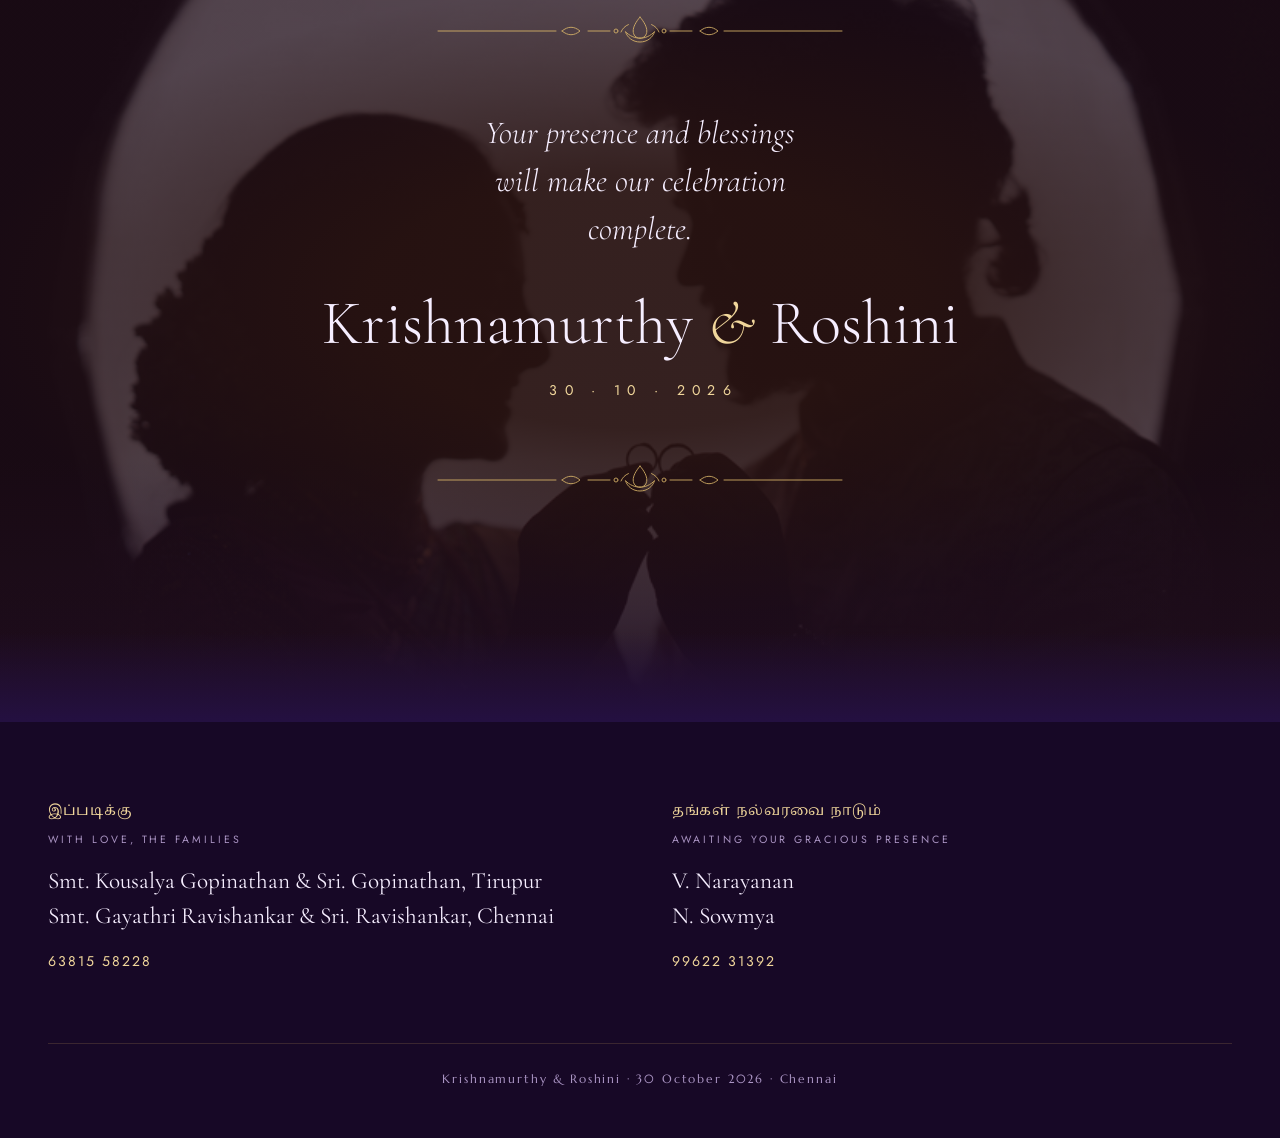
==== commit 3302a91d: "Dark mode by default, fix seal and gopuram, richer background - Restored .visually-hidden / .skip-li" ====
--- a/public/index.html
+++ b/public/index.html
@@ -5,8 +5,9 @@
 <meta name="viewport" content="width=device-width, initial-scale=1, viewport-fit=cover">
 <title>Krishnamurthy &amp; Roshini · 30 October 2026</title>
 <meta name="description" content="Together with our families, we invite you to celebrate our wedding. Muhurtham 5:30 AM, Friday 30 October 2026, Rajagopal Thirumana Mandapam, Chennai.">
-<meta name="theme-color" content="#f6efe1">
-<meta name="color-scheme" content="light">
+<meta name="theme-color" content="#241041" media="(prefers-color-scheme: dark)">
+<meta name="theme-color" content="#f7f2ea" media="(prefers-color-scheme: light)">
+<meta name="color-scheme" content="dark light">
 
 <!-- Social / WhatsApp preview -->
 <!-- SITE URL: if Vercel gives you a different domain, change these 4 absolute URLs. -->
@@ -26,6 +27,16 @@
 <meta name="twitter:title" content="Krishnamurthy &amp; Roshini">
 <meta name="twitter:description" content="Together with our families, we invite you to celebrate our wedding on Friday, 30 October 2026, in Chennai.">
 <meta name="twitter:image" content="https://krishnamurthy-roshini.vercel.app/og-image.jpg">
+
+<script>
+  /* Apply the theme before first paint so there is no flash.
+     Dark is this invitation's default; a stored choice always wins. */
+  (function () {
+    var t = "dark";
+    try { var saved = localStorage.getItem("kr-theme"); if (saved) t = saved; } catch (e) {}
+    document.documentElement.setAttribute("data-theme", t);
+  })();
+</script>
 
 <link rel="icon" href="favicon.svg" type="image/svg+xml">
 <link rel="apple-touch-icon" href="apple-touch-icon.png">
@@ -131,6 +142,21 @@
   </span>
 </button>
 
+<!-- ========== THEME ========== -->
+<button id="theme-toggle" class="theme-btn" type="button" aria-pressed="true" aria-label="Switch to light theme">
+  <span class="theme-btn__sun" aria-hidden="true">
+    <svg viewBox="0 0 24 24" fill="none" stroke="currentColor" stroke-width="1.4">
+      <circle cx="12" cy="12" r="4.2"/>
+      <path d="M12 2.4v2.4M12 19.2v2.4M2.4 12h2.4M19.2 12h2.4M5.2 5.2l1.7 1.7M17.1 17.1l1.7 1.7M18.8 5.2l-1.7 1.7M6.9 17.1l-1.7 1.7" stroke-linecap="round"/>
+    </svg>
+  </span>
+  <span class="theme-btn__moon" aria-hidden="true">
+    <svg viewBox="0 0 24 24" fill="none" stroke="currentColor" stroke-width="1.4">
+      <path d="M20 14.2A8.4 8.4 0 019.8 4a8.4 8.4 0 1010.2 10.2z" stroke-linejoin="round"/>
+    </svg>
+  </span>
+</button>
+
 <!-- ========== NAV ========== -->
 <nav class="nav" data-open="false" aria-label="Sections">
   <a class="nav__mark" href="#home">K <span class="script-amp">&amp;</span> R</a>
@@ -232,22 +258,30 @@
     </div>
   </section>
 
-  <!-- ========== GOPURAM ========== -->
-  <section class="gopuram" id="gopuram" aria-labelledby="gopuram-h">
-    <div class="gopuram__media">
-      <img src="photos/gopuram.jpg" width="736" height="1308" loading="lazy" decoding="async"
-           sizes="100vw" alt="The Rajagopuram of the Srirangam temple rising above the town at dawn">
-    </div>
-    <div class="gopuram__veil" aria-hidden="true"></div>
-    <div class="gopuram__copy">
-      <p class="eyebrow" data-reveal>ஸ்ரீரங்கம் · Srirangam</p>
-      <h2 class="gopuram__title" id="gopuram-h" data-reveal style="--delay:120ms">
-        <span class="line-mask"><span>Where our family</span></span>
-        <span class="line-mask" style="--delay:180ms"><span>began</span></span>
-      </h2>
-      <p class="gopuram__sub" data-reveal style="--delay:300ms">
-        Under the grace of Sri Kalyana Venkataramana Swamy
-      </p>
+  <!-- ========== GOPURAM ==========
+       The source is a 736px phone photo, so it is shown as a framed portrait
+       at close to its native size rather than stretched full-bleed. -->
+  <section class="section section--deep gopuram" id="gopuram" aria-labelledby="gopuram-h">
+    <div class="wrap gopuram__grid">
+      <figure class="gopuram__figure framed" data-corners data-reveal>
+        <div class="gopuram__media">
+          <img src="photos/gopuram.jpg" width="736" height="1308" loading="lazy" decoding="async"
+               sizes="(max-width: 879px) 82vw, 420px"
+               alt="The Rajagopuram of the Srirangam temple rising above the town at dawn">
+        </div>
+      </figure>
+
+      <div class="gopuram__copy">
+        <p class="eyebrow" data-reveal>ஸ்ரீரங்கம் · Srirangam</p>
+        <h2 class="gopuram__title" id="gopuram-h" data-reveal style="--delay:120ms">
+          <span class="line-mask"><span>Where our</span></span>
+          <span class="line-mask" style="--delay:180ms"><span>family began</span></span>
+        </h2>
+        <span class="divider draw" data-orn="divider" aria-hidden="true"></span>
+        <p class="gopuram__sub" data-reveal style="--delay:300ms">
+          Under the grace of Sri Kalyana Venkataramana Swamy
+        </p>
+      </div>
     </div>
   </section>
 
--- a/public/styles/main.css
+++ b/public/styles/main.css
@@ -100,10 +100,12 @@
 /* Dark cinematic sections */
 .section--deep {
   background: var(--background-deep);
-  color: var(--paper-warm);
-  --foreground: #f3e6d4;
-  --muted: #b79c86;
-  --border: rgba(201, 162, 92, 0.30);
+  color: var(--on-deep);
+  /* Inside a deep section the ink inverts, in either theme. */
+  --foreground: var(--on-deep);
+  --foreground-soft: #e6d8f5;
+  --muted: #b9a4cf;
+  --border: rgba(217, 181, 105, 0.30);
 }
 .section--deep .eyebrow { color: var(--gold-light); }
 
--- a/public/styles/sections.css
+++ b/public/styles/sections.css
@@ -115,8 +115,14 @@
     inset 0 -3px 7px rgba(0,0,0,0.35);
   color: #43300c;
   z-index: 6;
-  opacity: 0; animation: ov-in 1s var(--ease-out) 0.95s forwards;
+  transform: translate(-50%, -50%);
+  opacity: 0; animation: seal-in 1s var(--ease-out) 0.95s forwards;
   transition: transform 0.5s var(--ease-out), box-shadow 0.5s var(--ease-out);
+}
+/* Its own entrance: every frame keeps the centring translate. */
+@keyframes seal-in {
+  from { opacity: 0; transform: translate(-50%, calc(-50% + 16px)) scale(0.9); }
+  to   { opacity: 1; transform: translate(-50%, -50%) scale(1); }
 }
 .seal__ring {
   position: absolute; inset: 7%; border-radius: 50%;
@@ -130,7 +136,7 @@
   color: rgba(67,48,12,0.85);
 }
 .seal__label i { font-style: italic; }
-.seal:hover, .seal:focus-visible { transform: translate(-50%,-50%) scale(1.06); }
+.seal:hover, .seal:focus-visible { transform: translate(-50%, -50%) scale(1.06); }
 .seal:active { transform: translate(-50%,-50%) scale(0.96); }
 
 /* pulsing "press me" ring */
@@ -353,13 +359,13 @@
 .blessing__hari { display: grid; gap: 0.2rem; color: var(--gold-light); font-size: var(--step-0); letter-spacing: 0.06em; }
 .blessing__shloka {
   font-family: var(--font-deva); font-size: clamp(1.02rem, 0.9rem + 0.6vw, 1.4rem);
-  color: var(--paper-warm); line-height: 2.1; letter-spacing: 0.01em;
+  color: var(--on-deep); line-height: 2.1; letter-spacing: 0.01em;
 }
 .blessing__deity { color: var(--gold-light); font-size: var(--step-0); }
 .blessing__deity-en { color: var(--muted); font-size: var(--step--1); letter-spacing: 0.14em; text-transform: uppercase; }
 .blessing__title {
   font-family: var(--font-tamil); font-size: var(--step-2);
-  color: var(--paper-warm); font-weight: 400; line-height: 1.6;
+  color: var(--on-deep); font-weight: 400; line-height: 1.6;
 }
 .blessing__panchangam { color: var(--muted); font-size: var(--step--1); line-height: 2.2; letter-spacing: 0.03em; }
 .blessing__panchangam strong { color: var(--gold-light); font-weight: 400; display: block; margin-bottom: 0.4rem; }
@@ -577,8 +583,8 @@
 }
 .closing__inner { position: relative; z-index: 2; text-align: center; padding: var(--section-y) var(--gutter); }
 .closing__line { font-family: var(--font-display); font-style: italic; font-weight: 300;
-  font-size: var(--step-2); line-height: 1.5; color: var(--paper-warm); max-width: 24ch; margin-inline: auto; }
-.closing__names { font-family: var(--font-display); font-weight: 300; font-size: var(--step-4); line-height: 1.02; color: var(--paper-warm); margin-top: 2.4rem; }
+  font-size: var(--step-2); line-height: 1.5; color: var(--on-deep); max-width: 24ch; margin-inline: auto; }
+.closing__names { font-family: var(--font-display); font-weight: 300; font-size: var(--step-4); line-height: 1.02; color: var(--on-deep); margin-top: 2.4rem; }
 .closing__names .amp { font-style: italic; color: var(--gold-light); }
 .closing__date { margin-top: 1.4rem; font-family: var(--font-sans); font-size: var(--step--1); letter-spacing: 0.52em; color: var(--gold-light); text-indent: 0.52em; }
 
@@ -588,7 +594,7 @@
 @media (min-width: 760px) { .footer__grid { grid-template-columns: 1fr 1fr; text-align: left; } }
 .footer__label { font-family: var(--font-tamil); font-size: var(--step--1); color: var(--gold-light); letter-spacing: 0.05em; }
 .footer__label-en { font-family: var(--font-sans); font-size: 0.66rem; letter-spacing: 0.28em; text-transform: uppercase; color: var(--muted); margin-top: 0.35rem; }
-.footer__names { font-family: var(--font-display); font-size: var(--step-1); color: var(--paper-warm); margin-top: 0.9rem; line-height: 1.5; }
+.footer__names { font-family: var(--font-display); font-size: var(--step-1); color: var(--on-deep); margin-top: 0.9rem; line-height: 1.5; }
 .footer__phone { display: inline-block; margin-top: 0.6rem; font-family: var(--font-sans); font-size: var(--step--1); letter-spacing: 0.14em; color: var(--gold-light); border-bottom: 1px solid transparent; padding: 0.35rem 0; }
 .footer__phone:hover, .footer__phone:focus-visible { border-bottom-color: currentColor; }
 .footer__base { margin-top: clamp(2.5rem,5vw,4rem); padding-top: 1.6rem; border-top: 1px solid rgba(201,162,92,0.2); text-align: center; font-size: 0.72rem; letter-spacing: 0.16em; color: var(--muted); }
@@ -596,56 +602,78 @@
 /* ======================= AMBIENT BACKGROUND ======================= */
 .ambient { position: fixed; inset: 0; z-index: 0; pointer-events: none; overflow: hidden; }
 
-/* --- 1. Aurora: slow temple-light fields --- */
-.aurora {
-  position: absolute; border-radius: 50%;
-  filter: blur(70px);
-  opacity: 0.5;
-  mix-blend-mode: multiply;
-}
+/* --- 1. Aurora --- */
+.aurora { position: absolute; border-radius: 50%; filter: blur(80px); opacity: 0.55; }
 .aurora--1 {
-  width: 62vmax; height: 62vmax; top: -18vmax; left: -14vmax;
-  background: radial-gradient(circle, rgba(140, 86, 178, 0.30), transparent 66%);
+  width: 64vmax; height: 64vmax; top: -20vmax; left: -16vmax;
+  background: radial-gradient(circle, rgba(140, 86, 178, 0.34), transparent 66%);
 }
 .aurora--2 {
-  width: 54vmax; height: 54vmax; bottom: -20vmax; right: -12vmax;
-  background: radial-gradient(circle, rgba(198, 154, 74, 0.26), transparent 66%);
+  width: 56vmax; height: 56vmax; bottom: -22vmax; right: -14vmax;
+  background: radial-gradient(circle, rgba(198, 154, 74, 0.30), transparent 66%);
+}
+.aurora--3 {
+  width: 48vmax; height: 48vmax; top: 34%; left: 42%;
+  background: radial-gradient(circle, rgba(190, 110, 160, 0.20), transparent 66%);
 }
 @media (prefers-reduced-motion: no-preference) {
   .aurora--1 { animation: aurora-a 34s var(--ease-soft) infinite alternate; }
   .aurora--2 { animation: aurora-b 42s var(--ease-soft) infinite alternate; }
-}
-@keyframes aurora-a {
-  from { transform: translate3d(0, 0, 0) scale(1); }
-  to   { transform: translate3d(16vw, 10vh, 0) scale(1.18); }
-}
-@keyframes aurora-b {
-  from { transform: translate3d(0, 0, 0) scale(1.1); }
-  to   { transform: translate3d(-14vw, -8vh, 0) scale(1); }
-}
-
-/* On the deep purple sections the aurora should add light, not subtract it. */
-.section--deep .ambient .aurora,
-.ambient .aurora { mix-blend-mode: multiply; }
-
-/* --- 2. Diya embers --- */
+  .aurora--3 { animation: aurora-c 52s var(--ease-soft) infinite alternate; }
+}
+@keyframes aurora-a { from { transform: translate3d(0,0,0) scale(1);   } to { transform: translate3d(18vw, 12vh, 0) scale(1.2); } }
+@keyframes aurora-b { from { transform: translate3d(0,0,0) scale(1.12);} to { transform: translate3d(-16vw,-10vh,0) scale(1);  } }
+@keyframes aurora-c { from { transform: translate3d(-8vw,6vh,0) scale(0.9);} to { transform: translate3d(10vw,-8vh,0) scale(1.15); } }
+
+/* Light theme keeps the aurora subtractive so the ivory stays paper-like. */
+.aurora { mix-blend-mode: multiply; }
+[data-theme="dark"] .aurora { mix-blend-mode: screen; opacity: 0.42; filter: blur(90px); }
+
+/* --- 2. Rotating kolam geometry --- */
+.kolam {
+  position: absolute; aspect-ratio: 1; color: var(--gold);
+  opacity: 0.07;
+}
+.kolam svg { width: 100%; height: 100%; }
+[data-theme="dark"] .kolam { opacity: 0.10; }
+@media (prefers-reduced-motion: no-preference) {
+  .kolam { animation: kolam-turn var(--dur, 180s) linear infinite; animation-direction: var(--dir, normal); }
+}
+@keyframes kolam-turn { to { transform: rotate(360deg); } }
+
+/* --- 3. Starfield (reads mainly in dark mode) --- */
+.star {
+  position: absolute;
+  width: var(--size, 2px); height: var(--size, 2px); border-radius: 50%;
+  background: var(--gold-pale);
+  opacity: 0;
+}
+@media (prefers-reduced-motion: no-preference) {
+  .star { animation: twinkle var(--dur, 5s) ease-in-out var(--delay, 0s) infinite; }
+}
+@keyframes twinkle {
+  0%, 100% { opacity: 0; transform: scale(0.6); }
+  50%      { opacity: var(--peak, 0.6); transform: scale(1); }
+}
+[data-theme="light"] .star { display: none; }   /* stars on paper look wrong */
+
+/* --- 4. Diya embers --- */
 .ember {
   position: absolute; bottom: -6vh;
-  width: var(--size, 3px); height: var(--size, 3px);
-  border-radius: 50%;
+  width: var(--size, 3px); height: var(--size, 3px); border-radius: 50%;
   background: radial-gradient(circle, #ffd98a, rgba(217,181,105,0.5) 55%, transparent 72%);
-  box-shadow: 0 0 8px 2px rgba(217, 181, 105, 0.35);
+  box-shadow: 0 0 10px 3px rgba(217, 181, 105, 0.35);
   opacity: 0;
   animation: ember-rise var(--dur, 18s) linear var(--delay, 0s) infinite;
 }
 @keyframes ember-rise {
-  0%   { transform: translate3d(0, 0, 0) scale(0.7); opacity: 0; }
+  0%   { transform: translate3d(0,0,0) scale(0.7); opacity: 0; }
   12%  { opacity: var(--peak, 0.5); }
   85%  { opacity: var(--peak, 0.5); }
   100% { transform: translate3d(var(--sway, 40px), -112vh, 0) scale(1.15); opacity: 0; }
 }
 
-/* --- 3. Jasmine petals --- */
+/* --- 5. Jasmine petals --- */
 .petal { position: absolute; top: -8vh; color: var(--gold); opacity: 0; }
 .petal svg { width: 100%; height: auto; }
 @media (prefers-reduced-motion: no-preference) {
@@ -660,7 +688,8 @@
 
 /* ======================= MUSIC CONTROL ======================= */
 .music {
-  position: fixed; right: clamp(0.9rem, 2.4vw, 1.6rem); bottom: clamp(0.9rem, 2.4vw, 1.6rem);
+  position: fixed; right: clamp(0.9rem, 2.4vw, 1.6rem);
+  bottom: calc(clamp(0.9rem, 2.4vw, 1.6rem) + 64px);   /* sits above the theme button */
   z-index: 130;
   width: 54px; height: 54px; min-width: 54px; min-height: 54px; border-radius: 50%;
   display: grid; place-items: center; flex: none;
@@ -690,59 +719,55 @@
 }
 
 /* ======================= GOPURAM ======================= */
-.gopuram {
-  position: relative;
-  min-height: clamp(520px, 88svh, 900px);
-  display: grid; place-items: center;
-  overflow: clip;
-  background: var(--background-deep);
-  isolation: isolate;
-}
-.gopuram__media {
-  position: absolute; inset: 0;
+.gopuram { overflow: clip; }
+.gopuram__grid {
+  display: grid; gap: clamp(2.5rem, 6vw, 5rem);
+  grid-template-columns: 1fr; align-items: center; justify-items: center;
+}
+@media (min-width: 880px) {
+  .gopuram__grid { grid-template-columns: minmax(0, 420px) 1fr; }
+}
+
+.gopuram__figure {
+  margin: 0; padding: clamp(9px, 1.2vw, 14px);
+  width: min(82vw, 420px);
+  border: 1px solid var(--border-strong);
+  background: linear-gradient(150deg, rgba(236,217,171,0.16), transparent 55%);
+}
+.gopuram__media { overflow: hidden; display: block; }
+.gopuram__media img {
+  width: 100%; height: auto; display: block;
+  transform: scale(1.18);            /* pre-scroll state */
+  transform-origin: 50% 42%;
   will-change: transform;
-  transform: scale(1.34);          /* the state before any scroll happens */
-  transform-origin: 50% 45%;
-}
-
-/* Native scroll-driven zoom-out: the temple eases back as the band rises. */
+}
+
+/* Scroll-driven pull-back: the temple eases out as the section rises. */
 @keyframes gopuram-pull-back {
-  from { transform: scale(1.34); }
+  from { transform: scale(1.18); }
   to   { transform: scale(1.00); }
 }
 @media (prefers-reduced-motion: no-preference) {
-  .gopuram--native .gopuram__media {
+  .gopuram--native .gopuram__media img {
     animation: gopuram-pull-back linear both;
     animation-timeline: view();
-    animation-range: cover 0% cover 100%;
+    animation-range: entry 10% cover 80%;
   }
 }
 @media (prefers-reduced-motion: reduce) {
-  .gopuram__media { transform: none; animation: none; }
-}
-.gopuram__media img { width: 100%; height: 100%; object-fit: cover; object-position: 50% 42%; }
-.gopuram__veil {
-  position: absolute; inset: 0;
-  background:
-    linear-gradient(to bottom, var(--background-deep) 0%, rgba(43,17,69,0.10) 22%,
-                    rgba(43,17,69,0.18) 55%, rgba(29,10,49,0.92) 92%, var(--background-deep) 100%),
-    radial-gradient(ellipse 62% 34% at 50% 82%, rgba(29,10,49,0.86), transparent 74%);
-}
-.gopuram__copy {
-  position: relative; z-index: 2; text-align: center;
-  padding: var(--gutter); width: min(100%, 760px);
-  align-self: end; padding-bottom: clamp(3rem, 9vh, 6rem);
-}
-.gopuram__copy .eyebrow { color: var(--gold-light); font-family: var(--font-tamil); letter-spacing: 0.2em; }
+  .gopuram__media img { transform: none; animation: none; }
+}
+
+.gopuram__copy { text-align: center; max-width: 46ch; }
+@media (min-width: 880px) { .gopuram__copy { text-align: left; } }
+.gopuram__copy .eyebrow { color: var(--gold-light); font-family: var(--font-tamil); letter-spacing: 0.18em; }
 .gopuram__title {
-  font-family: var(--font-display); font-weight: 300; color: var(--paper-warm);
-  font-size: var(--step-4); line-height: 1.06; margin-top: 0.9rem;
-  text-shadow: 0 2px 30px rgba(29,10,49,0.7);
-}
-.gopuram__sub {
-  margin-top: 1.1rem; color: var(--gold-pale); font-size: var(--step-0);
-  letter-spacing: 0.05em; text-shadow: 0 1px 18px rgba(29,10,49,0.8);
-}
+  font-family: var(--font-display); font-weight: 300; color: var(--on-deep);
+  font-size: var(--step-3); line-height: 1.06; margin-top: 1rem;
+}
+.gopuram__copy .divider { margin-block: clamp(1.4rem, 3vw, 2rem); }
+@media (min-width: 880px) { .gopuram__copy .divider .orn { margin-inline: 0; } }
+.gopuram__sub { color: var(--gold-pale); font-size: var(--step-0); letter-spacing: 0.04em; }
 
 /* ======================= SCRATCH CARD ======================= */
 .scratch-sec .divider { margin-block: clamp(1.4rem, 3vw, 2.2rem); }
@@ -863,3 +888,75 @@
 @media (min-width: 820px) {
   .couple__names { grid-template-columns: 1fr auto 1fr; gap: clamp(1.5rem, 4vw, 3.5rem); }
 }
+
+/* ======================= A11Y UTILITIES =======================
+   These must stay at the end of the cascade: .visually-hidden has to win
+   against component rules like .seal { display: grid }. */
+.visually-hidden:not(:focus):not(:active) {
+  position: absolute !important;
+  width: 1px !important; height: 1px !important;
+  padding: 0 !important; margin: -1px !important;
+  overflow: hidden !important;
+  clip: rect(0 0 0 0) !important; clip-path: inset(50%) !important;
+  white-space: nowrap !important; border: 0 !important;
+}
+.skip-link {
+  position: absolute; top: 0; left: 50%; transform: translate(-50%, -140%);
+  z-index: 400; padding: 0.85rem 1.6rem;
+  background: var(--accent); color: var(--on-deep);
+  font-family: var(--font-sans); font-size: 0.75rem; letter-spacing: 0.22em;
+  text-transform: uppercase;
+  transition: transform 0.35s var(--ease-out);
+}
+.skip-link:focus { transform: translate(-50%, 0); }
+.patrika__actions { margin-top: 2.2rem; display: flex; flex-wrap: wrap; gap: 1rem; }
+
+/* ======================= THEME TOGGLE ======================= */
+.theme-btn {
+  position: fixed; right: clamp(0.9rem, 2.4vw, 1.6rem); bottom: clamp(0.9rem, 2.4vw, 1.6rem);
+  z-index: 130;
+  width: 54px; height: 54px; min-width: 54px; min-height: 54px;
+  border-radius: 50%;
+  display: grid; place-items: center;
+  background: color-mix(in srgb, var(--paper-warm) 90%, transparent);
+  border: 1px solid var(--border-strong);
+  color: var(--gold-deep);
+  backdrop-filter: blur(10px); -webkit-backdrop-filter: blur(10px);
+  box-shadow: 0 8px 24px -10px var(--shadow);
+  transition: color .4s var(--ease-out), border-color .4s var(--ease-out),
+              background .4s var(--ease-out);
+}
+.theme-btn:hover, .theme-btn:focus-visible { color: var(--accent); border-color: var(--gold-light); }
+.theme-btn svg { width: 21px; height: 21px; }
+.theme-btn__sun, .theme-btn__moon { display: grid; place-items: center; grid-area: 1 / 1; transition: opacity .4s, transform .5s var(--ease-out); }
+
+/* Light theme is showing -> offer the moon. Dark showing -> offer the sun. */
+[data-theme="light"] .theme-btn__sun  { opacity: 0; transform: rotate(-90deg) scale(.6); }
+[data-theme="light"] .theme-btn__moon { opacity: 1; transform: none; }
+[data-theme="dark"]  .theme-btn__sun  { opacity: 1; transform: none; }
+[data-theme="dark"]  .theme-btn__moon { opacity: 0; transform: rotate(90deg) scale(.6); }
+
+[data-theme="dark"] .theme-btn { color: var(--gold-light); }
+
+/* ---- Dark-theme adjustments ----
+   Sections that were ivory now sit on light royal purple, so the paper
+   grain and the section fades need to invert. */
+[data-theme="dark"] body::before { mix-blend-mode: overlay; opacity: 0.22; }
+
+[data-theme="dark"] .section--deep::before {
+  background: linear-gradient(to bottom, var(--background), transparent);
+}
+[data-theme="dark"] .section--deep::after {
+  background: linear-gradient(to top, var(--background), transparent);
+}
+[data-theme="dark"] .hero__frame,
+[data-theme="dark"] .couple__portrait,
+[data-theme="dark"] .gopuram__figure {
+  background: linear-gradient(150deg, rgba(217,181,105,0.14), transparent 55%);
+}
+[data-theme="dark"] .venue__qr { background: var(--paper-warm); }
+[data-theme="dark"] .venue__qr img { filter: invert(1) hue-rotate(180deg) brightness(1.6); }
+[data-theme="dark"] .shot button { background: var(--paper-warm); }
+[data-theme="dark"] .scratch { background: linear-gradient(165deg, #3d2069, #2c1450); }
+[data-theme="dark"] .patrika__card { background: var(--paper-warm); }
+[data-theme="dark"] .nav { background: color-mix(in srgb, var(--background) 84%, transparent); }
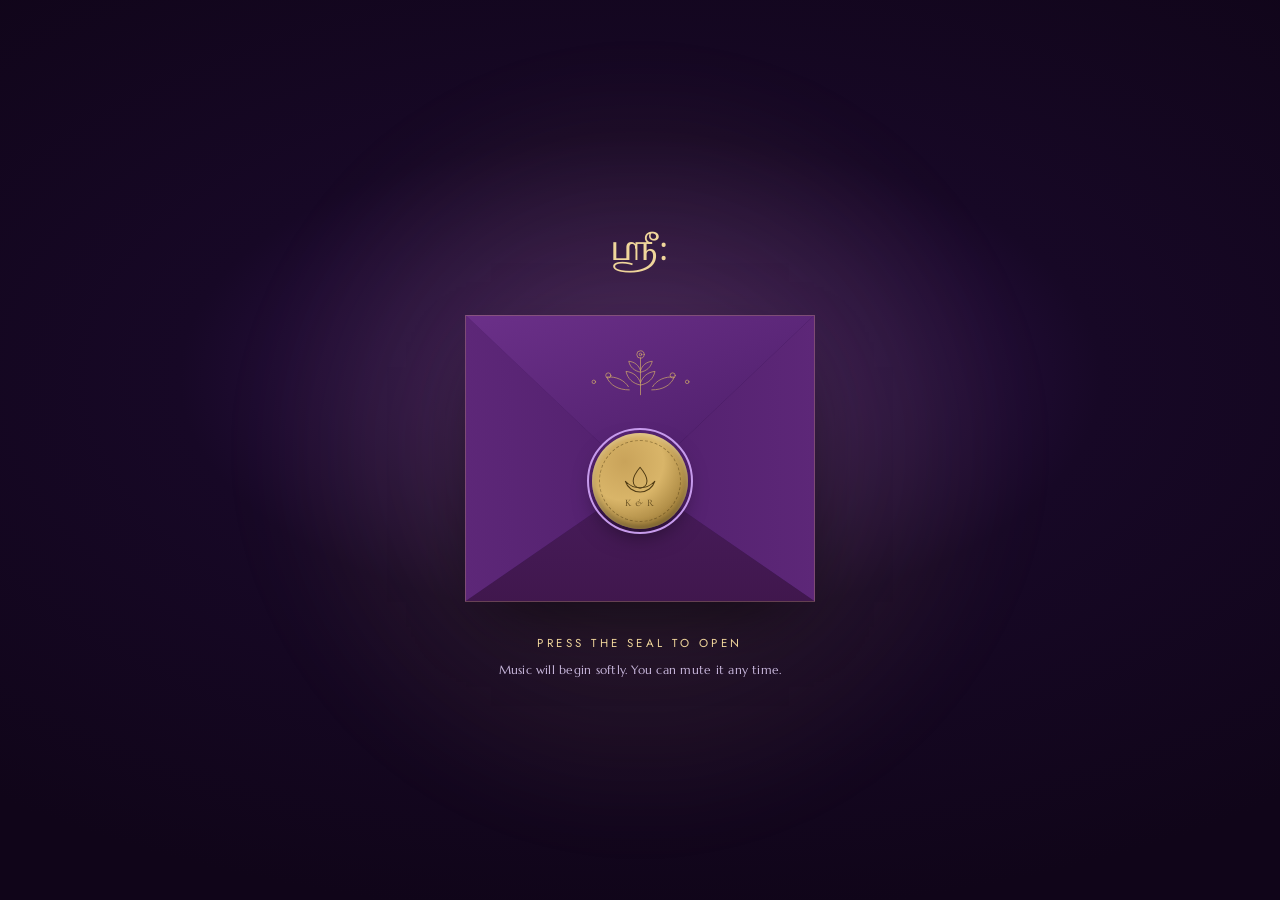
==== commit d60e9847: "Add bride's edition and a side chooser behind the envelope index.html is now a gate: the sealed enve" ====
--- a/public/index.html
+++ b/public/index.html
@@ -4,16 +4,13 @@
 <meta charset="utf-8">
 <meta name="viewport" content="width=device-width, initial-scale=1, viewport-fit=cover">
 <title>Krishnamurthy &amp; Roshini · 30 October 2026</title>
-<meta name="description" content="Together with our families, we invite you to celebrate our wedding. Muhurtham 5:30 AM, Friday 30 October 2026, Rajagopal Thirumana Mandapam, Chennai.">
+<meta name="description" content="Together with our families, we invite you to celebrate our wedding on Friday, 30 October 2026, in Chennai.">
 <meta name="theme-color" content="#241041" media="(prefers-color-scheme: dark)">
 <meta name="theme-color" content="#f7f2ea" media="(prefers-color-scheme: light)">
 <meta name="color-scheme" content="dark light">
 
-<!-- Social / WhatsApp preview -->
-<!-- SITE URL: if Vercel gives you a different domain, change these 4 absolute URLs. -->
-<link rel="canonical" href="https://krishnamurthy-roshini.vercel.app/">
+<meta property="og:type" content="website">
 <meta property="og:url" content="https://krishnamurthy-roshini.vercel.app/">
-<meta property="og:type" content="website">
 <meta property="og:title" content="Krishnamurthy &amp; Roshini">
 <meta property="og:description" content="Together with our families, we invite you to celebrate our wedding on Friday, 30 October 2026, in Chennai.">
 <meta property="og:image" content="https://krishnamurthy-roshini.vercel.app/og-image.jpg">
@@ -29,8 +26,6 @@
 <meta name="twitter:image" content="https://krishnamurthy-roshini.vercel.app/og-image.jpg">
 
 <script>
-  /* Apply the theme before first paint so there is no flash.
-     Dark is this invitation's default; a stored choice always wins. */
   (function () {
     var t = "dark";
     try { var saved = localStorage.getItem("kr-theme"); if (saved) t = saved; } catch (e) {}
@@ -39,45 +34,17 @@
 </script>
 
 <link rel="icon" href="favicon.svg" type="image/svg+xml">
-<link rel="apple-touch-icon" href="apple-touch-icon.png">
-
 <link rel="preconnect" href="https://fonts.googleapis.com">
 <link rel="preconnect" href="https://fonts.gstatic.com" crossorigin>
-<!-- Webfonts load non-blockingly; the local fallback stack in tokens.css
-     (Didot / Hoefler Text / Tamil Sangam MN) renders beautifully on its own. -->
 <link rel="stylesheet" media="print" onload="this.media='all'"
-      href="https://fonts.googleapis.com/css2?family=Cormorant+Garamond:ital,wght@0,300;0,400;0,500;1,300;1,400&family=Marcellus&family=Jost:wght@300;400&family=Noto+Serif+Tamil:wght@400;500&family=Noto+Serif+Devanagari:wght@400&display=swap">
-<noscript><link rel="stylesheet" href="https://fonts.googleapis.com/css2?family=Cormorant+Garamond:ital,wght@0,300;0,400;0,500;1,300;1,400&family=Marcellus&family=Jost:wght@300;400&family=Noto+Serif+Tamil:wght@400;500&family=Noto+Serif+Devanagari:wght@400&display=swap"></noscript>
-
-<link rel="preload" as="image" href="photos/curtain-reveal.jpg" fetchpriority="high">
-<link rel="stylesheet" href="styles/main.css">
-<link rel="stylesheet" href="styles/sections.css">
-
-<script type="application/ld+json">
-{
-  "@context": "https://schema.org",
-  "@type": "Event",
-  "name": "Wedding of Krishnamurthy & Roshini",
-  "startDate": "2026-10-30T05:30:00+05:30",
-  "endDate": "2026-10-30T07:20:00+05:30",
-  "eventStatus": "https://schema.org/EventScheduled",
-  "eventAttendanceMode": "https://schema.org/OfflineEventAttendanceMode",
-  "location": {
-    "@type": "Place",
-    "name": "Rajagopal Thirumana Mandapam",
-    "address": {
-      "@type": "PostalAddress",
-      "streetAddress": "No. 5, Duraisamy Reddy Street, Tambaram West",
-      "addressLocality": "Chennai",
-      "postalCode": "600045",
-      "addressCountry": "IN"
-    }
-  }
-}
-</script>
+      href="https://fonts.googleapis.com/css2?family=Cormorant+Garamond:ital,wght@0,300;0,400;0,500;1,300;1,400&family=Marcellus&family=Jost:wght@300;400&family=Noto+Serif+Tamil:wght@400;500&display=swap">
+<link rel="preload" as="image" href="photos/chooser.jpg" fetchpriority="high">
+<link rel="stylesheet" href="styles/main.css?v=f5b06295">
+<link rel="stylesheet" href="styles/sections.css?v=c387756f">
+<link rel="stylesheet" href="styles/chooser.css?v=9b23d591">
 </head>
 
-<body>
+<body class="gate">
 
 <!-- ========== OVERTURE: sealed envelope ========== -->
 <div class="overture" id="overture" role="dialog" aria-modal="true" aria-labelledby="ov-names">
@@ -128,10 +95,46 @@
   </div>
 </div>
 
-<a class="skip-link" href="#home">Skip to content</a>
+<a class="skip-link" href="#choose">Skip to the invitation</a>
 
-<!-- ========== AMBIENT ========== -->
 <div class="ambient" aria-hidden="true"></div>
+
+<!-- ========== SIDE CHOOSER ========== -->
+<main class="chooser" id="choose" hidden>
+  <div class="chooser__art" aria-hidden="true">
+    <img src="photos/chooser.jpg" width="877" height="1400" fetchpriority="high" decoding="async" alt="">
+  </div>
+  <div class="chooser__veil" aria-hidden="true"></div>
+
+  <div class="chooser__inner">
+    <header class="chooser__head">
+      <p class="chooser__om tamil">ஸ்ரீ:</p>
+      <h1 class="chooser__names">Krishnamurthy <span class="script-amp">&amp;</span> Roshini</h1>
+      <p class="chooser__date">30 · 10 · 2026</p>
+      <p class="chooser__ask" id="chooser-ask">Whose invitation brings you here?</p>
+    </header>
+
+    <nav class="chooser__picks" aria-labelledby="chooser-ask">
+      <a class="pick pick--bride" href="bride.html">
+        <span class="pick__plate">
+          <span class="pick__label">Bride Side</span>
+          <span class="pick__sub">Roshini</span>
+        </span>
+        <span class="pick__hint">Gayathri &amp; Ravishankar</span>
+      </a>
+
+      <a class="pick pick--groom" href="groom.html">
+        <span class="pick__plate">
+          <span class="pick__label">Groom Side</span>
+          <span class="pick__sub">Krishnamurthy</span>
+        </span>
+        <span class="pick__hint">Kousalya &amp; Gopinathan</span>
+      </a>
+    </nav>
+
+    <p class="chooser__note">Either way, you are our guest. Choose the family who invited you.</p>
+  </div>
+</main>
 
 <!-- ========== MUSIC ========== -->
 <audio id="theme-audio" src="audio/theme.mp3" preload="none" loop></audio>
@@ -142,7 +145,6 @@
   </span>
 </button>
 
-<!-- ========== THEME ========== -->
 <button id="theme-toggle" class="theme-btn" type="button" aria-pressed="true" aria-label="Switch to light theme">
   <span class="theme-btn__sun" aria-hidden="true">
     <svg viewBox="0 0 24 24" fill="none" stroke="currentColor" stroke-width="1.4">
@@ -157,339 +159,6 @@
   </span>
 </button>
 
-<!-- ========== NAV ========== -->
-<nav class="nav" data-open="false" aria-label="Sections">
-  <a class="nav__mark" href="#home">K <span class="script-amp">&amp;</span> R</a>
-  <button class="nav__toggle" type="button" aria-expanded="false" aria-label="Menu"><span></span></button>
-  <div class="nav__links">
-    <a class="nav__link" href="#home">Home</a>
-    <a class="nav__link" href="#blessing">The Wedding</a>
-    <a class="nav__link" href="#events">Events</a>
-    <a class="nav__link" href="#venue">Venue</a>
-    <a class="nav__link" href="#gallery">Gallery</a>
-    <a class="nav__link" href="#patrika">Patrika</a>
-  </div>
-</nav>
-
-<main class="shell">
-
-  <!-- ========== HERO ========== -->
-  <section class="hero" id="home">
-    <div class="hero__grid">
-      <div class="hero__copy">
-        <p class="eyebrow hero__invite" data-reveal>Together with our families</p>
-
-        <h1 class="hero__names">
-          <span class="line-mask" style="--delay:120ms"><span>Krishnamurthy</span></span>
-          <span class="line-mask amp" style="--delay:260ms"><span>&amp;</span></span>
-          <span class="line-mask" style="--delay:380ms"><span>Roshini</span></span>
-        </h1>
-
-        <p class="hero__date" data-reveal style="--delay:620ms">30 · 10 · 2026</p>
-
-        <p class="hero__sub" data-reveal style="--delay:760ms">
-          We invite you to celebrate our wedding at Rajagopal Thirumana Mandapam, Chennai.
-        </p>
-
-        <div class="hero__cta" data-reveal style="--delay:880ms">
-          <a class="btn" href="#events"><span>The Celebrations</span></a>
-          <a class="btn btn--gold" data-maps target="_blank" rel="noopener" href="#">
-            <span>Get Directions</span>
-            <svg viewBox="0 0 24 24" fill="none" stroke="currentColor" stroke-width="1.4" aria-hidden="true"><path d="M12 21s7-6.3 7-11a7 7 0 10-14 0c0 4.7 7 11 7 11z"/><circle cx="12" cy="10" r="2.4"/></svg>
-          </a>
-        </div>
-      </div>
-
-      <figure class="hero__figure" data-parallax="0.06">
-        <div class="hero__frame framed" data-corners>
-          <div class="img-reveal" style="--delay:200ms">
-            <img src="photos/curtain-reveal.jpg" width="1080" height="1350" fetchpriority="high" decoding="async"
-                 sizes="(max-width: 899px) 88vw, 46vw"
-                 alt="Roshini looking out from behind a crimson curtain towards Krishnamurthy">
-          </div>
-        </div>
-        <figcaption class="hero__caption">Chennai · 2026</figcaption>
-      </figure>
-    </div>
-
-    <p class="hero__scroll" aria-hidden="true"><i></i>Scroll</p>
-  </section>
-
-  <!-- ========== BLESSING ========== -->
-  <section class="section section--deep blessing" id="blessing">
-    <div class="wrap--narrow blessing__frame">
-      <span class="blessing__arch draw" data-orn="arch" aria-hidden="true"></span>
-
-      <div class="stack" style="--gap:1.6rem">
-        <p class="blessing__sri tamil" data-reveal>ஸ்ரீ:</p>
-
-        <div class="blessing__hari tamil" data-reveal style="--delay:120ms">
-          <span>ஹரி சர்வோத்தம :</span>
-          <span>வாயு ஜீவோத்தம :</span>
-        </div>
-
-        <span class="divider draw" data-orn="divider" aria-hidden="true"></span>
-
-        <blockquote class="blessing__shloka deva" data-reveal style="--delay:180ms">
-          <p>॥ कल्याणाद्भुतगात्राय कामितार्थप्रदायिने।</p>
-          <p>श्रीमद्वेङ्कटनाथाय श्रीनिवासाय ते नमः ॥</p>
-        </blockquote>
-
-        <p class="blessing__deity tamil" data-reveal style="--delay:260ms">
-          தான்தோன்றி ஸ்ரீ கல்யாண வெங்கடரமண ஸ்வாமி துணை
-        </p>
-        <p class="blessing__deity-en" data-reveal style="--delay:320ms">
-          Under the grace of Sri Kalyana Venkataramana Swamy
-        </p>
-
-        <span class="divider draw" data-orn="divider" aria-hidden="true"></span>
-
-        <h2 class="blessing__title tamil" data-reveal style="--delay:380ms">
-          விவாஹ சுபமுஹூர்த்தப் பத்திரிகை
-        </h2>
-
-        <div class="blessing__panchangam tamil" data-reveal style="--delay:440ms">
-          <strong>ஸ்வஸ்திஸ்ரீ மங்களகரமான பராபவ நாம ஸம்வத்ஸரம்</strong>
-          <p>தக்ஷிணாயனம் · சரத்ருது · ஆஸ்விஜ மாதம் · கிருஷ்ண பக்ஷம்</p>
-          <p>பஞ்சமி திதி · மிருகசீர்ஷம் நக்ஷத்ரம் · சிவயோகம் · கௌலவகரணம்</p>
-          <p>(ஐப்பசி மாதம் 13ஆம் தேதி)</p>
-        </div>
-      </div>
-    </div>
-  </section>
-
-  <!-- ========== GOPURAM ==========
-       The source is a 736px phone photo, so it is shown as a framed portrait
-       at close to its native size rather than stretched full-bleed. -->
-  <section class="section section--deep gopuram" id="gopuram" aria-labelledby="gopuram-h">
-    <div class="wrap gopuram__grid">
-      <figure class="gopuram__figure framed" data-corners data-reveal>
-        <div class="gopuram__media">
-          <img src="photos/gopuram.jpg" width="736" height="1308" loading="lazy" decoding="async"
-               sizes="(max-width: 879px) 82vw, 420px"
-               alt="The Rajagopuram of the Srirangam temple rising above the town at dawn">
-        </div>
-      </figure>
-
-      <div class="gopuram__copy">
-        <p class="eyebrow" data-reveal>ஸ்ரீரங்கம் · Srirangam</p>
-        <h2 class="gopuram__title" id="gopuram-h" data-reveal style="--delay:120ms">
-          <span class="line-mask"><span>Where our</span></span>
-          <span class="line-mask" style="--delay:180ms"><span>family began</span></span>
-        </h2>
-        <span class="divider draw" data-orn="divider" aria-hidden="true"></span>
-        <p class="gopuram__sub" data-reveal style="--delay:300ms">
-          Under the grace of Sri Kalyana Venkataramana Swamy
-        </p>
-      </div>
-    </div>
-  </section>
-
-  <!-- ========== COUPLE ========== -->
-  <section class="section couple" id="couple">
-    <div class="wrap">
-      <header class="center stack" style="--gap:0.9rem; margin-bottom: clamp(2.5rem,6vw,4rem)">
-        <p class="eyebrow" data-reveal>The Bridegroom and the Bride</p>
-        <span class="divider draw" data-orn="divider" aria-hidden="true"></span>
-      </header>
-
-      <!-- One shared portrait: these photographs frame the couple together,
-           so they are presented together rather than cropped apart. -->
-      <figure class="couple__portrait framed" data-corners data-reveal data-parallax="0.04">
-        <div class="img-reveal">
-          <img src="photos/couple-standing.jpg" width="1080" height="1350" loading="lazy" decoding="async"
-               sizes="(max-width: 879px) 92vw, 62vw"
-               alt="Krishnamurthy and Roshini standing together, hands joined, before a crimson curtain">
-        </div>
-      </figure>
-
-      <div class="couple__names" data-reveal style="--delay:120ms">
-        <article class="person person--groom">
-          <p class="person__lineage tamil">ஸ்ரீரங்கம் · Srirangam</p>
-          <h3 class="person__name">Krishnamurthy</h3>
-          <p class="person__tamil tamil">சிரஞ்சீவி S. கிருஷ்ணமூர்த்தி</p>
-          <p class="person__rel">Son of</p>
-          <p class="person__parents">(Late) Sri. Srinivasan<br>&amp; Smt. Chandrakala</p>
-          <p class="person__gp">Grandson of (Late) Sri. Venkataramana Rao &amp; Smt. Rukmani</p>
-        </article>
-
-        <div class="couple__joiner" aria-hidden="true">
-          <i></i><span class="couple__weds">weds</span><i></i>
-        </div>
-
-        <article class="person person--bride">
-          <p class="person__lineage tamil">அலவந்திபுரம் · Alavandipuram</p>
-          <h3 class="person__name">Roshini</h3>
-          <p class="person__tamil tamil">செளபாக்யவதி R. ரோஷிணி</p>
-          <p class="person__rel">Daughter of</p>
-          <p class="person__parents">Sri. Ravishankar<br>&amp; Smt. Gayathri</p>
-          <p class="person__gp">Granddaughter of (Late) Sri. T.R. Gopalan &amp; Smt. Vanajakshi</p>
-        </article>
-      </div>
-    </div>
-  </section>
-
-  <!-- ========== SCRATCH ========== -->
-  <section class="section section--deep scratch-sec" id="save-the-date">
-    <div class="wrap--narrow center">
-      <p class="eyebrow" data-reveal>A little something</p>
-      <span class="divider draw" data-orn="divider" aria-hidden="true"></span>
-
-      <div class="scratch-card" data-reveal style="--delay:120ms">
-        <div class="scratch framed" data-corners>
-          <div class="scratch__under">
-            <p class="scratch__label">Save the Date</p>
-            <p class="scratch__date">30 · 10 · 2026</p>
-            <p class="scratch__meta">Muhurtham 5:30 AM · Thula Lagnam</p>
-          </div>
-          <canvas class="scratch__foil" aria-hidden="true"></canvas>
-        </div>
-
-        <p class="scratch__hint">Scratch the gold with your finger</p>
-        <button class="btn scratch__btn" type="button" data-scratch-reveal>
-          <span>Reveal instead</span>
-        </button>
-      </div>
-    </div>
-  </section>
-
-  <!-- ========== COUNTDOWN ========== -->
-  <section class="section section--alt countdown" id="countdown">
-    <div class="wrap--mid center stack" style="--gap:1.2rem">
-      <p class="eyebrow" data-reveal>Until the Muhurtham</p>
-      <span class="divider draw" data-orn="divider" aria-hidden="true"></span>
-      <div class="countdown__grid" data-reveal style="--delay:120ms"></div>
-      <p class="countdown__note" data-reveal style="--delay:240ms">
-        Friday, 30 October 2026 · 5:30 AM · Thula Lagnam
-      </p>
-    </div>
-  </section>
-
-  <!-- ========== EVENTS ========== -->
-  <section class="section events" id="events">
-    <div class="wrap">
-      <header class="center stack" style="--gap:0.9rem; margin-bottom: clamp(3rem,7vw,5rem)">
-        <p class="eyebrow" data-reveal>The Celebrations</p>
-        <h2 class="display" data-reveal style="--delay:100ms; font-size: var(--step-3); font-weight:300">Two days of joy</h2>
-        <span class="divider draw" data-orn="divider" aria-hidden="true"></span>
-      </header>
-      <div class="events__list"></div>
-    </div>
-  </section>
-
-  <!-- ========== VENUE ========== -->
-  <section class="section section--alt venue" id="venue">
-    <div class="wrap venue__grid">
-      <div>
-        <p class="eyebrow" data-reveal>The Venue</p>
-        <h2 class="venue__name" data-reveal style="--delay:100ms">Rajagopal Thirumana Mandapam</h2>
-        <p class="venue__tamil tamil" data-reveal style="--delay:160ms">ராஜகோபால திருமண மாளிகை</p>
-        <address class="venue__address" data-reveal style="--delay:220ms">
-          No. 5, Duraisamy Reddy Street<br>
-          Tambaram West<br>
-          Chennai – 600045
-        </address>
-        <div class="venue__actions" data-reveal style="--delay:300ms">
-          <a class="btn" data-maps target="_blank" rel="noopener" href="#">
-            <span>Get Directions</span>
-            <svg viewBox="0 0 24 24" fill="none" stroke="currentColor" stroke-width="1.4" aria-hidden="true"><path d="M12 21s7-6.3 7-11a7 7 0 10-14 0c0 4.7 7 11 7 11z"/><circle cx="12" cy="10" r="2.4"/></svg>
-          </a>
-        </div>
-      </div>
-
-      <figure class="venue__qr framed" data-corners data-reveal style="--delay:200ms">
-        <img src="photos/venue-qr.png" width="1400" height="1400" loading="lazy" decoding="async"
-             alt="QR code linking to the venue location on Google Maps">
-        <figcaption>Scan for the location</figcaption>
-      </figure>
-    </div>
-  </section>
-
-  <!-- ========== GALLERY ========== -->
-  <section class="section gallery" id="gallery">
-    <div class="wrap">
-      <header class="center stack" style="--gap:0.9rem; margin-bottom: clamp(2.5rem,6vw,4rem)">
-        <p class="eyebrow" data-reveal>Moments</p>
-        <span class="divider draw" data-orn="divider" aria-hidden="true"></span>
-      </header>
-      <div class="gallery__grid"></div>
-    </div>
-  </section>
-
-  <!-- ========== PATRIKA ========== -->
-  <section class="section section--alt patrika" id="patrika">
-    <div class="wrap patrika__grid">
-      <a class="patrika__card framed" data-corners href="patrika/patrika.pdf" target="_blank" rel="noopener"
-         data-reveal aria-label="Open the wedding Patrika (PDF, opens in a new tab)">
-        <img src="photos/patrika-card.jpg" width="1023" height="1537" loading="lazy" decoding="async"
-             sizes="(max-width: 879px) 88vw, 34vw"
-             alt="The printed save-the-date card for Krishnamurthy and Roshini">
-      </a>
-
-      <div>
-        <p class="eyebrow" data-reveal>The Invitation</p>
-        <h2 class="display" data-reveal style="--delay:100ms; font-size: var(--step-3); font-weight:300; line-height:1.08; margin-top:0.8rem">
-          Our Wedding Patrika
-        </h2>
-        <p data-reveal style="--delay:180ms; margin-top:1.4rem; color: var(--foreground-soft); max-width: 46ch; line-height:1.9">
-          The traditional invitation, printed and blessed, carries the full panchangam,
-          the names of our elders, and the details of the muhurtham.
-        </p>
-        <div class="patrika__actions" data-reveal style="--delay:260ms">
-          <a class="btn" href="patrika/patrika.pdf" target="_blank" rel="noopener">
-            <span>View Our Patrika</span>
-            <svg viewBox="0 0 24 24" fill="none" stroke="currentColor" stroke-width="1.4" aria-hidden="true"><path d="M14 3h7v7M21 3l-9 9M19 14v6a1 1 0 01-1 1H4a1 1 0 01-1-1V6a1 1 0 011-1h6"/></svg>
-          </a>
-          <a class="btn btn--gold" href="patrika/patrika.pdf" download>
-            <span>Download</span>
-            <svg viewBox="0 0 24 24" fill="none" stroke="currentColor" stroke-width="1.4" aria-hidden="true"><path d="M12 3v13M7 12l5 5 5-5M4 21h16"/></svg>
-          </a>
-        </div>
-      </div>
-    </div>
-  </section>
-
-  <!-- ========== CLOSING ========== -->
-  <section class="section--deep closing" id="closing">
-    <div class="closing__bg" aria-hidden="true">
-      <img src="photos/arch-silhouette.jpg" width="1080" height="608" loading="lazy" decoding="async" alt="">
-    </div>
-    <div class="closing__inner">
-      <span class="divider draw" data-orn="divider" aria-hidden="true"></span>
-      <p class="closing__line" data-reveal>
-        Your presence and blessings will make our celebration complete.
-      </p>
-      <p class="closing__names" data-reveal style="--delay:180ms">
-        Krishnamurthy <span class="amp">&amp;</span> Roshini
-      </p>
-      <p class="closing__date" data-reveal style="--delay:300ms">30 · 10 · 2026</p>
-      <span class="divider draw" data-orn="divider" aria-hidden="true"></span>
-    </div>
-  </section>
-</main>
-
-<!-- ========== FOOTER ========== -->
-<footer class="footer">
-  <div class="wrap footer__grid">
-    <div>
-      <p class="footer__label tamil">இப்படிக்கு</p>
-      <p class="footer__label-en">With love, the families</p>
-      <p class="footer__names">
-        Smt. Kousalya Gopinathan &amp; Sri. Gopinathan, Tirupur<br>
-        Smt. Gayathri Ravishankar &amp; Sri. Ravishankar, Chennai
-      </p>
-      <a class="footer__phone" href="tel:+916381558228">63815 58228</a>
-    </div>
-    <div>
-      <p class="footer__label tamil">தங்கள் நல்வரவை நாடும்</p>
-      <p class="footer__label-en">Awaiting your gracious presence</p>
-      <p class="footer__names">V. Narayanan<br>N. Sowmya</p>
-      <a class="footer__phone" href="tel:+919962231392">99622 31392</a>
-    </div>
-  </div>
-  <p class="footer__base">Krishnamurthy &amp; Roshini · 30 October 2026 · Chennai</p>
-</footer>
-
-<script type="module" src="scripts/main.js"></script>
+<script type="module" src="scripts/gate.js?v=15c832cf"></script>
 </body>
 </html>
--- a/public/styles/main.css
+++ b/public/styles/main.css
@@ -1,4 +1,4 @@
-@import url("./tokens.css");
+@import url("./tokens.css?v=e63a92cc");
 
 /* ============================ RESET ============================ */
 *, *::before, *::after { box-sizing: border-box; }
--- a/public/styles/sections.css
+++ b/public/styles/sections.css
@@ -603,18 +603,18 @@
 .ambient { position: fixed; inset: 0; z-index: 0; pointer-events: none; overflow: hidden; }
 
 /* --- 1. Aurora --- */
-.aurora { position: absolute; border-radius: 50%; filter: blur(80px); opacity: 0.55; }
+.aurora { position: absolute; border-radius: 50%; filter: blur(70px); opacity: 0.9; }
 .aurora--1 {
   width: 64vmax; height: 64vmax; top: -20vmax; left: -16vmax;
-  background: radial-gradient(circle, rgba(140, 86, 178, 0.34), transparent 66%);
+  background: radial-gradient(circle, rgba(150, 92, 196, 0.62), transparent 68%);
 }
 .aurora--2 {
   width: 56vmax; height: 56vmax; bottom: -22vmax; right: -14vmax;
-  background: radial-gradient(circle, rgba(198, 154, 74, 0.30), transparent 66%);
+  background: radial-gradient(circle, rgba(212, 166, 82, 0.52), transparent 68%);
 }
 .aurora--3 {
   width: 48vmax; height: 48vmax; top: 34%; left: 42%;
-  background: radial-gradient(circle, rgba(190, 110, 160, 0.20), transparent 66%);
+  background: radial-gradient(circle, rgba(204, 118, 172, 0.44), transparent 68%);
 }
 @media (prefers-reduced-motion: no-preference) {
   .aurora--1 { animation: aurora-a 34s var(--ease-soft) infinite alternate; }
@@ -627,15 +627,15 @@
 
 /* Light theme keeps the aurora subtractive so the ivory stays paper-like. */
 .aurora { mix-blend-mode: multiply; }
-[data-theme="dark"] .aurora { mix-blend-mode: screen; opacity: 0.42; filter: blur(90px); }
+[data-theme="dark"] .aurora { mix-blend-mode: screen; opacity: 0.62; filter: blur(80px); }
 
 /* --- 2. Rotating kolam geometry --- */
 .kolam {
   position: absolute; aspect-ratio: 1; color: var(--gold);
-  opacity: 0.07;
+  opacity: 0.17;
 }
 .kolam svg { width: 100%; height: 100%; }
-[data-theme="dark"] .kolam { opacity: 0.10; }
+[data-theme="dark"] .kolam { opacity: 0.22; }
 @media (prefers-reduced-motion: no-preference) {
   .kolam { animation: kolam-turn var(--dur, 180s) linear infinite; animation-direction: var(--dir, normal); }
 }
@@ -662,7 +662,7 @@
   position: absolute; bottom: -6vh;
   width: var(--size, 3px); height: var(--size, 3px); border-radius: 50%;
   background: radial-gradient(circle, #ffd98a, rgba(217,181,105,0.5) 55%, transparent 72%);
-  box-shadow: 0 0 10px 3px rgba(217, 181, 105, 0.35);
+  box-shadow: 0 0 14px 4px rgba(217, 181, 105, 0.55);
   opacity: 0;
   animation: ember-rise var(--dur, 18s) linear var(--delay, 0s) infinite;
 }
@@ -954,9 +954,36 @@
 [data-theme="dark"] .gopuram__figure {
   background: linear-gradient(150deg, rgba(217,181,105,0.14), transparent 55%);
 }
-[data-theme="dark"] .venue__qr { background: var(--paper-warm); }
-[data-theme="dark"] .venue__qr img { filter: invert(1) hue-rotate(180deg) brightness(1.6); }
+/* A QR has to scan, so it always sits on a light plate, never inverted. */
+[data-theme="dark"] .venue__qr { background: #f6f2ea; border-color: var(--gold); }
+[data-theme="dark"] .venue__qr img { filter: none; }
+[data-theme="dark"] .venue__qr figcaption { color: #6a5836; }
 [data-theme="dark"] .shot button { background: var(--paper-warm); }
 [data-theme="dark"] .scratch { background: linear-gradient(165deg, #3d2069, #2c1450); }
 [data-theme="dark"] .patrika__card { background: var(--paper-warm); }
 [data-theme="dark"] .nav { background: color-mix(in srgb, var(--background) 84%, transparent); }
+
+/* ======================= EDITION EXTRAS ======================= */
+.blessing__guru {
+  max-width: 52ch; margin-inline: auto;
+  font-size: var(--step--1); line-height: 1.95;
+  color: var(--muted); letter-spacing: 0.02em;
+}
+.footer__addr {
+  margin-top: 0.9rem; font-style: normal;
+  font-size: var(--step--1); line-height: 1.9; color: var(--muted);
+}
+.footer__also {
+  margin-top: 0.6rem; font-family: var(--font-display); font-style: italic;
+  font-size: var(--step-0); color: var(--gold-light);
+}
+.footer__switch {
+  display: inline-block; margin-left: 1rem;
+  font-family: var(--font-sans); font-size: 0.68rem; letter-spacing: 0.2em;
+  text-transform: uppercase; color: var(--gold-light);
+  border-bottom: 1px solid transparent; padding: 0.3rem 0;
+}
+.footer__switch:hover, .footer__switch:focus-visible { border-bottom-color: currentColor; }
+@media (max-width: 520px) {
+  .footer__switch { display: block; margin: 0.9rem auto 0; }
+}
--- a/public/styles/chooser.css
+++ b/public/styles/chooser.css
@@ -0,0 +1,216 @@
+/* ============================================================
+   The side chooser. Sits over the Radha-Krishna artwork; the two picks
+   echo the engraved gold plates in that image (bride upper-left,
+   groom lower-right) but are real, focusable links.
+   ============================================================ */
+
+body.gate { overflow: hidden; }
+
+.chooser {
+  position: relative;
+  min-height: 100svh;
+  display: grid;
+  place-items: center;
+  overflow: clip;
+  padding: clamp(1.25rem, 4vw, 3rem);
+  /* Visible is the DEFAULT state, so a failed transition can never leave the
+     chooser blank. The fade-in is opt-in via .is-fading, which the gate adds
+     only when it is about to animate. */
+  opacity: 1;
+  transition: opacity 1.2s var(--ease-out);
+}
+.chooser.is-fading { opacity: 0; }
+.chooser.is-fading.is-in { opacity: 1; }
+.chooser[hidden] { display: none; }
+
+/* --- the artwork --- */
+.chooser__art { position: absolute; inset: 0; background: var(--background-deeper); }
+.chooser__art img {
+  width: 100%; height: 100%; object-fit: cover; object-position: 50% 34%;
+}
+/* On wide screens a portrait crop would have to zoom hugely to cover, so the
+   art is held to a centred column and feathered into the ground instead. */
+@media (min-width: 1000px) {
+  .chooser__art {
+    inset: 0 auto 0 50%; transform: translateX(-50%);
+    width: min(100%, 900px);
+  }
+  .chooser__art::after {
+    content: ""; position: absolute; inset: 0;
+    background: linear-gradient(to right,
+      var(--background-deeper), transparent 14%, transparent 86%, var(--background-deeper));
+  }
+}
+@media (prefers-reduced-motion: no-preference) {
+  .chooser.is-in .chooser__art img { animation: chooser-drift 26s var(--ease-soft) infinite alternate; }
+}
+@keyframes chooser-drift {
+  from { transform: scale(1.06) translate3d(0, 0, 0); }
+  to   { transform: scale(1.13) translate3d(-1.2%, -1.4%, 0); }
+}
+
+/* Darken enough for type, without losing the painting. */
+.chooser__veil {
+  position: absolute; inset: 0;
+  background:
+    radial-gradient(ellipse 66% 48% at 50% 46%, rgba(6, 10, 30, 0.10), rgba(6, 10, 30, 0.62) 78%),
+    linear-gradient(to bottom, rgba(6, 10, 30, 0.66) 0%, rgba(6, 10, 30, 0.20) 32%,
+                    rgba(6, 10, 30, 0.34) 62%, rgba(6, 10, 30, 0.80) 100%);
+}
+
+.chooser__inner {
+  position: relative; z-index: 2;
+  width: min(100%, 1080px);
+  display: grid; justify-items: center; gap: clamp(1.75rem, 4.5vw, 3.25rem);
+  text-align: center;
+}
+
+/* --- heading --- */
+.chooser__head { display: grid; justify-items: center; gap: 0.55rem; }
+.chooser__om {
+  font-family: var(--font-tamil); font-size: var(--step-1);
+  color: var(--gold-light); letter-spacing: 0.06em;
+  text-shadow: 0 2px 18px rgba(6, 10, 30, 0.9);
+}
+.chooser__names {
+  font-family: var(--font-display); font-weight: 300;
+  font-size: clamp(1.9rem, 1.1rem + 3.4vw, 3.6rem);
+  line-height: 1.1; color: #fdf8ef;
+  text-shadow: 0 2px 30px rgba(6, 10, 30, 0.95);
+}
+.chooser__names .script-amp { color: var(--gold-light); margin-inline: 0.12em; }
+.chooser__date {
+  font-family: var(--font-sans); font-size: clamp(0.68rem, 0.6rem + 0.4vw, 0.86rem);
+  letter-spacing: 0.5em; text-indent: 0.5em; color: var(--gold-light);
+  text-shadow: 0 2px 16px rgba(6, 10, 30, 0.95);
+}
+.chooser__ask {
+  margin-top: 0.9rem;
+  font-family: var(--font-display); font-style: italic; font-weight: 300;
+  font-size: clamp(1.02rem, 0.9rem + 0.7vw, 1.42rem);
+  color: #f4ecdd;
+  text-shadow: 0 2px 22px rgba(6, 10, 30, 0.95);
+}
+
+/* --- the two picks ---
+   The artwork is cropped to the two reaching hands, so the engraved plates
+   here are ours: real focusable links, sized for thumbs, echoing the
+   clipped-corner gold plates of the original composition. */
+.chooser__picks {
+  display: grid; gap: clamp(0.9rem, 2.6vw, 1.75rem);
+  grid-template-columns: 1fr;
+  width: min(100%, 440px);
+}
+@media (min-width: 760px) {
+  .chooser__picks { grid-template-columns: 1fr 1fr; width: min(100%, 700px); }
+  /* a gentle echo of the diagonal in the artwork */
+  .pick--bride { transform: translateY(-0.7rem); }
+  .pick--groom { transform: translateY(0.7rem); }
+}
+
+.pick {
+  display: grid; justify-items: center; gap: 0.7rem;
+  text-decoration: none;
+  transition: transform 0.6s var(--ease-out);
+}
+
+.pick__plate {
+  position: relative;
+  display: grid; justify-items: center; gap: 0.3rem;
+  width: 100%;
+  min-height: 76px;
+  align-content: center;
+  padding: clamp(0.95rem, 2.4vw, 1.4rem) clamp(1.1rem, 3.4vw, 2rem);
+  background: linear-gradient(150deg, rgba(44, 34, 17, 0.90), rgba(24, 18, 9, 0.94));
+  border: 1px solid var(--gold);
+  box-shadow:
+    0 18px 44px -20px rgba(0, 0, 0, 0.9),
+    inset 0 1px 0 rgba(255, 235, 190, 0.30),
+    inset 0 0 0 4px rgba(169, 138, 69, 0.15);
+  clip-path: polygon(13px 0, calc(100% - 13px) 0, 100% 13px,
+    100% calc(100% - 13px), calc(100% - 13px) 100%, 13px 100%,
+    0 calc(100% - 13px), 0 13px);
+  overflow: hidden;
+  transition: box-shadow 0.6s var(--ease-out), border-color 0.6s var(--ease-out);
+}
+.pick__plate::after {
+  content: ""; position: absolute; inset: 0; pointer-events: none;
+  background: linear-gradient(105deg, transparent 36%,
+              rgba(255, 240, 200, 0.26) 50%, transparent 64%);
+  transform: translateX(-125%);
+  transition: transform 0.9s var(--ease-out);
+}
+.pick:hover .pick__plate::after,
+.pick:focus-visible .pick__plate::after { transform: translateX(125%); }
+
+.pick__label {
+  font-family: var(--font-display); font-weight: 400;
+  font-size: clamp(1.1rem, 0.9rem + 1vw, 1.65rem);
+  letter-spacing: 0.16em; text-transform: uppercase;
+  color: #f4e0a8;
+  text-shadow: 0 1px 3px rgba(0, 0, 0, 0.85);
+  white-space: nowrap;
+}
+.pick__sub {
+  font-family: var(--font-sans); font-size: clamp(0.56rem, 0.52rem + 0.16vw, 0.68rem);
+  letter-spacing: 0.32em; text-transform: uppercase;
+  color: rgba(240, 224, 184, 0.78);
+}
+.pick__hint {
+  font-family: var(--font-sans); font-size: clamp(0.56rem, 0.54rem + 0.14vw, 0.66rem);
+  letter-spacing: 0.2em; text-transform: uppercase;
+  color: rgba(246, 238, 222, 0.7);
+  text-shadow: 0 1px 12px rgba(6, 10, 30, 0.98);
+}
+
+/* a small ornamental rule beneath each plate */
+.pick::after {
+  content: ""; width: clamp(70px, 30%, 130px); height: 1px;
+  background: linear-gradient(to right, transparent, var(--gold-light), transparent);
+  opacity: 0.7;
+}
+
+.pick:hover, .pick:focus-visible { transform: translateY(-6px); }
+@media (min-width: 760px) {
+  .pick--bride:hover, .pick--bride:focus-visible { transform: translateY(-1.35rem); }
+  .pick--groom:hover, .pick--groom:focus-visible { transform: translateY(0.05rem); }
+}
+.pick:active { transform: scale(0.985); }
+.pick:hover .pick__plate, .pick:focus-visible .pick__plate {
+  border-color: var(--gold-light);
+  box-shadow:
+    0 26px 56px -20px rgba(0, 0, 0, 0.92),
+    inset 0 1px 0 rgba(255, 240, 200, 0.42),
+    inset 0 0 0 4px rgba(211, 181, 109, 0.26);
+}
+.pick:focus-visible { outline: 2px solid var(--gold-light); outline-offset: 6px; }
+.pick:focus:not(:focus-visible) { outline: none; }
+
+.chooser__note {
+  font-size: var(--step--1); color: rgba(238, 232, 220, 0.68);
+  max-width: 42ch; line-height: 1.8;
+  text-shadow: 0 1px 16px rgba(6, 10, 30, 0.95);
+}
+
+/* Staggered entrance */
+@media (prefers-reduced-motion: no-preference) {
+  .chooser .chooser__head,
+  .chooser .chooser__picks,
+  .chooser .chooser__note { opacity: 0; transform: translateY(20px); }
+  .chooser.is-in .chooser__head,
+  .chooser.is-in .chooser__picks,
+  .chooser.is-in .chooser__note {
+    opacity: 1; transform: none;
+    transition: opacity 1.1s var(--ease-out), transform 1.1s var(--ease-out);
+  }
+  .chooser.is-in .chooser__head  { transition-delay: 0.15s; }
+  .chooser.is-in .chooser__picks { transition-delay: 0.4s; }
+  .chooser.is-in .chooser__note  { transition-delay: 0.7s; }
+}
+
+/* On short landscape phones, drop the offsets and tighten up. */
+@media (max-height: 620px) {
+  .chooser__inner { gap: 1.1rem; }
+  .pick--bride, .pick--groom { transform: none; }
+  .chooser__note { display: none; }
+}
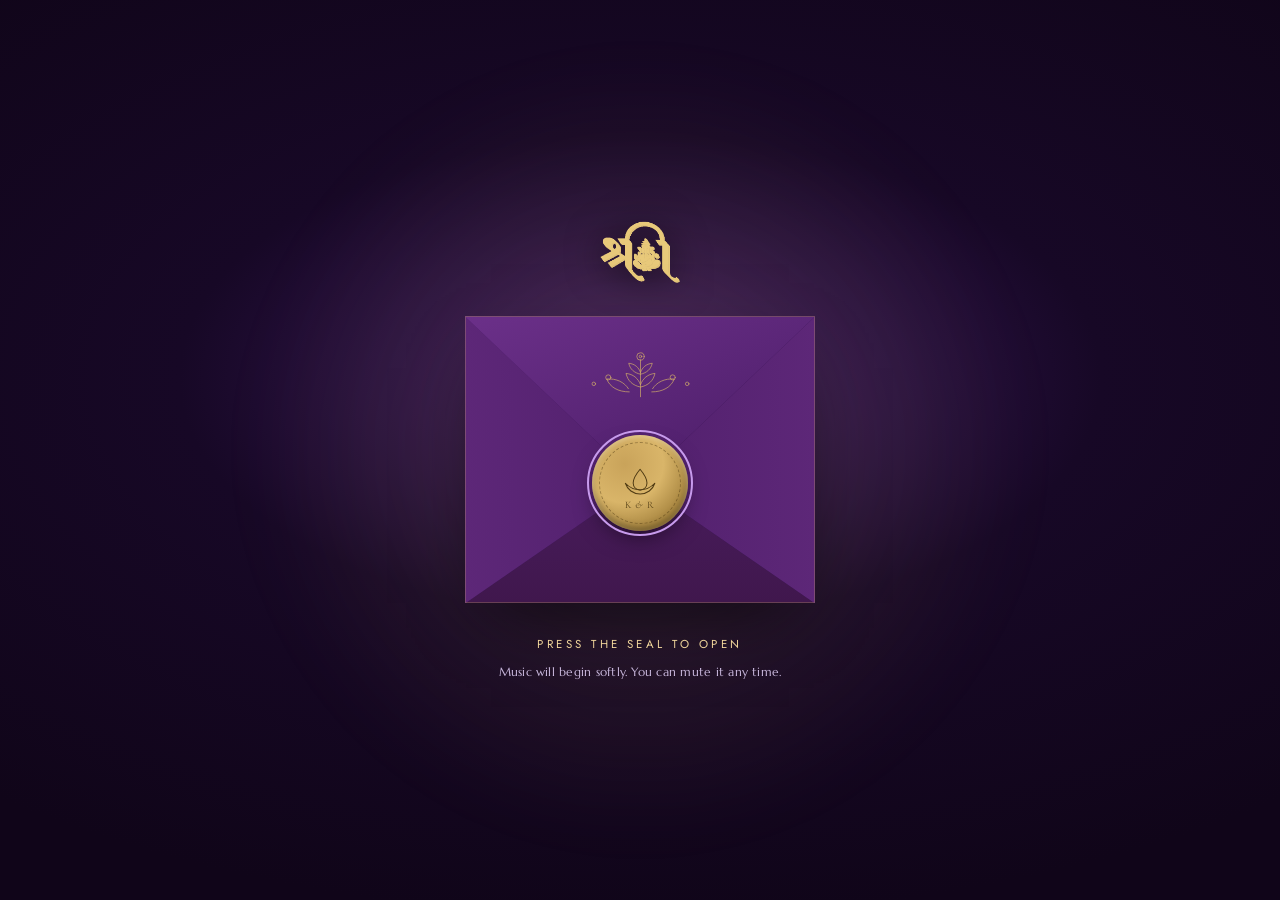
==== commit 8f38516c: "Radha-Krishna painting on the gate, sparkles, curtain wipe, Shri glyph - The chooser now uses radhek" ====
--- a/public/index.html
+++ b/public/index.html
@@ -38,10 +38,10 @@
 <link rel="preconnect" href="https://fonts.gstatic.com" crossorigin>
 <link rel="stylesheet" media="print" onload="this.media='all'"
       href="https://fonts.googleapis.com/css2?family=Cormorant+Garamond:ital,wght@0,300;0,400;0,500;1,300;1,400&family=Marcellus&family=Jost:wght@300;400&family=Noto+Serif+Tamil:wght@400;500&display=swap">
-<link rel="preload" as="image" href="photos/chooser.jpg" fetchpriority="high">
+<link rel="preload" as="image" href="photos/radhekrishna.jpg" fetchpriority="high">
 <link rel="stylesheet" href="styles/main.css?v=f5b06295">
-<link rel="stylesheet" href="styles/sections.css?v=c387756f">
-<link rel="stylesheet" href="styles/chooser.css?v=9b23d591">
+<link rel="stylesheet" href="styles/sections.css?v=88918bb7">
+<link rel="stylesheet" href="styles/chooser.css?v=7ca319f6">
 </head>
 
 <body class="gate">
@@ -51,7 +51,9 @@
   <div class="overture__glow" aria-hidden="true"></div>
 
   <div class="overture__stage">
-    <p class="overture__om tamil" aria-hidden="true">ஸ்ரீ:</p>
+    <p class="overture__om">
+      <img src="photos/shri-ganesh.png" width="309" height="250" alt="Shri, with Ganesha">
+    </p>
 
     <div class="envelope">
       <span class="env__flap env__flap--l" aria-hidden="true"></span>
@@ -99,45 +101,66 @@
 
 <div class="ambient" aria-hidden="true"></div>
 
-<!-- ========== SIDE CHOOSER ========== -->
+<!-- ========== SIDE CHOOSER ==========
+     The painting is itself a diptych: Radha's eye on the left, Krishna's on
+     the right, hands clasped between them. So each side's button simply sits
+     under its own half. -->
 <main class="chooser" id="choose" hidden>
-  <div class="chooser__art" aria-hidden="true">
-    <img src="photos/chooser.jpg" width="877" height="1400" fetchpriority="high" decoding="async" alt="">
-  </div>
-  <div class="chooser__veil" aria-hidden="true"></div>
+  <div class="chooser__stage">
+    <img class="chooser__art" src="photos/radhekrishna.jpg" width="1587" height="806"
+         fetchpriority="high" decoding="async"
+         alt="A watercolour of Radha and Krishna, their eyes meeting and their hands clasped">
 
-  <div class="chooser__inner">
-    <header class="chooser__head">
-      <p class="chooser__om tamil">ஸ்ரீ:</p>
+    <canvas class="chooser__sparks" aria-hidden="true"></canvas>
+    <div class="chooser__veil" aria-hidden="true"></div>
+
+    <div class="chooser__hud">
+      <img class="chooser__shri" src="photos/shri-ganesh.png" width="309" height="250"
+           alt="Shri, with Ganesha">
       <h1 class="chooser__names">Krishnamurthy <span class="script-amp">&amp;</span> Roshini</h1>
       <p class="chooser__date">30 · 10 · 2026</p>
-      <p class="chooser__ask" id="chooser-ask">Whose invitation brings you here?</p>
-    </header>
+    </div>
 
-    <nav class="chooser__picks" aria-labelledby="chooser-ask">
-      <a class="pick pick--bride" href="bride.html">
+    <nav class="chooser__picks" aria-label="Choose your side">
+      <a class="pick pick--bride" href="bride.html" data-side="bride">
         <span class="pick__plate">
-          <span class="pick__label">Bride Side</span>
-          <span class="pick__sub">Roshini</span>
+          <span class="pick__orn pick__orn--l" aria-hidden="true"></span>
+          <span class="pick__text">
+            <span class="pick__label">Bride Side</span>
+            <span class="pick__sub">Roshini</span>
+          </span>
+          <span class="pick__orn pick__orn--r" aria-hidden="true"></span>
         </span>
         <span class="pick__hint">Gayathri &amp; Ravishankar</span>
       </a>
 
-      <a class="pick pick--groom" href="groom.html">
+      <a class="pick pick--groom" href="groom.html" data-side="groom">
         <span class="pick__plate">
-          <span class="pick__label">Groom Side</span>
-          <span class="pick__sub">Krishnamurthy</span>
+          <span class="pick__orn pick__orn--l" aria-hidden="true"></span>
+          <span class="pick__text">
+            <span class="pick__label">Groom Side</span>
+            <span class="pick__sub">Krishnamurthy</span>
+          </span>
+          <span class="pick__orn pick__orn--r" aria-hidden="true"></span>
         </span>
         <span class="pick__hint">Kousalya &amp; Gopinathan</span>
       </a>
     </nav>
 
-    <p class="chooser__note">Either way, you are our guest. Choose the family who invited you.</p>
+    <p class="chooser__note">Whose invitation brings you here?</p>
+  </div>
+
+  <!-- Cinematic wipe played on the way out. -->
+  <div class="curtain" aria-hidden="true">
+    <span class="curtain__half curtain__half--l"></span>
+    <span class="curtain__half curtain__half--r"></span>
+    <span class="curtain__seam"></span>
   </div>
 </main>
 
 <!-- ========== MUSIC ========== -->
-<audio id="theme-audio" src="audio/theme.mp3" preload="none" loop></audio>
+<!-- The gate plays the carnatic melody; the invitation pages switch to the theme. -->
+<audio id="theme-audio" src="audio/carnatic.mp3" preload="none" loop></audio>
 <button id="music-toggle" class="music" type="button" hidden aria-pressed="false" aria-label="Play music">
   <span class="music__bars" aria-hidden="true"><i></i><i></i><i></i><i></i></span>
   <span class="music__off" aria-hidden="true">
@@ -159,6 +182,6 @@
   </span>
 </button>
 
-<script type="module" src="scripts/gate.js?v=15c832cf"></script>
+<script type="module" src="scripts/gate.js?v=5c4d4f0d"></script>
 </body>
 </html>
--- a/public/styles/sections.css
+++ b/public/styles/sections.css
@@ -26,8 +26,12 @@
   width: min(100%, 460px);
 }
 .overture__om {
-  font-size: var(--step-2); color: var(--gold-light); letter-spacing: 0.06em;
+  display: grid; justify-items: center;
   opacity: 0; animation: ov-in 1.1s var(--ease-out) 0.2s forwards;
+}
+.overture__om img {
+  width: clamp(54px, 13vw, 82px); height: auto;
+  filter: drop-shadow(0 3px 18px rgba(0, 0, 0, 0.65));
 }
 
 /* ---- the envelope ---- */
@@ -987,3 +991,45 @@
 @media (max-width: 520px) {
   .footer__switch { display: block; margin: 0.9rem auto 0; }
 }
+
+/* ======================= GURU (bride's edition) ======================= */
+.guru { overflow: clip; }
+.guru__grid {
+  display: grid; gap: clamp(2rem, 5vw, 4.5rem);
+  grid-template-columns: 1fr; align-items: center; justify-items: center;
+}
+@media (min-width: 880px) {
+  .guru__grid { grid-template-columns: minmax(0, 380px) 1fr; }
+}
+
+.guru__figure { position: relative; margin: 0; width: min(62vw, 360px); }
+.guru__figure img {
+  position: relative; z-index: 1;
+  width: 100%; height: auto; display: block;
+  filter: drop-shadow(0 26px 46px rgba(0, 0, 0, 0.55));
+}
+/* a soft aura behind the Acharya, in place of a hard frame */
+.guru__halo {
+  position: absolute; z-index: 0;
+  left: 50%; top: 46%; transform: translate(-50%, -50%);
+  width: 116%; aspect-ratio: 1; border-radius: 50%;
+  background: radial-gradient(circle, rgba(236, 217, 171, 0.30), transparent 66%);
+  filter: blur(26px);
+}
+@media (prefers-reduced-motion: no-preference) {
+  .guru__halo { animation: guru-glow 7.5s var(--ease-soft) infinite; }
+  @keyframes guru-glow {
+    0%, 100% { transform: translate(-50%, -50%) scale(0.95); opacity: 0.8; }
+    50%      { transform: translate(-50%, -50%) scale(1.06); opacity: 1; }
+  }
+}
+
+.guru__copy { text-align: center; max-width: 46ch; }
+@media (min-width: 880px) { .guru__copy { text-align: left; } }
+.guru__copy .eyebrow { color: var(--gold-light); font-family: var(--font-tamil); letter-spacing: 0.16em; }
+.guru__title {
+  font-family: var(--font-display); font-weight: 300; color: var(--on-deep);
+  font-size: var(--step-3); line-height: 1.06; margin-top: 1rem;
+}
+.guru__copy .divider { margin-block: clamp(1.4rem, 3vw, 2rem); }
+.guru__sub { color: var(--gold-pale); font-size: var(--step-0); letter-spacing: 0.03em; line-height: 1.85; }
--- a/public/styles/chooser.css
+++ b/public/styles/chooser.css
@@ -1,216 +1,315 @@
 /* ============================================================
-   The side chooser. Sits over the Radha-Krishna artwork; the two picks
-   echo the engraved gold plates in that image (bride upper-left,
-   groom lower-right) but are real, focusable links.
+   The gate's side chooser.
+
+   The painting is a diptych: Radha's eye on the left, Krishna's on the right,
+   their hands clasped at the centre seam. So each side's button simply sits
+   beneath its own half, and the exit wipe parts along that same seam.
    ============================================================ */
+
+:root { --gate-bg: #0b0716; --gate-glow: #2a1147; }
 
 body.gate { overflow: hidden; }
 
 .chooser {
   position: relative;
   min-height: 100svh;
-  display: grid;
-  place-items: center;
-  overflow: clip;
-  padding: clamp(1.25rem, 4vw, 3rem);
-  /* Visible is the DEFAULT state, so a failed transition can never leave the
-     chooser blank. The fade-in is opt-in via .is-fading, which the gate adds
-     only when it is about to animate. */
-  opacity: 1;
+  display: grid; place-items: center;
+  overflow: hidden;
+  background: var(--gate-bg);
+  opacity: 1;                     /* visible by default: a failed transition
+                                     must never leave the page blank */
   transition: opacity 1.2s var(--ease-out);
 }
 .chooser.is-fading { opacity: 0; }
 .chooser.is-fading.is-in { opacity: 1; }
 .chooser[hidden] { display: none; }
 
-/* --- the artwork --- */
-.chooser__art { position: absolute; inset: 0; background: var(--background-deeper); }
-.chooser__art img {
-  width: 100%; height: 100%; object-fit: cover; object-position: 50% 34%;
-}
-/* On wide screens a portrait crop would have to zoom hugely to cover, so the
-   art is held to a centred column and feathered into the ground instead. */
-@media (min-width: 1000px) {
-  .chooser__art {
-    inset: 0 auto 0 50%; transform: translateX(-50%);
-    width: min(100%, 900px);
-  }
-  .chooser__art::after {
-    content: ""; position: absolute; inset: 0;
-    background: linear-gradient(to right,
-      var(--background-deeper), transparent 14%, transparent 86%, var(--background-deeper));
-  }
+.chooser::before {
+  content: ""; position: absolute; inset: 0; pointer-events: none;
+  background: radial-gradient(ellipse 72% 58% at 50% 46%, var(--gate-glow), transparent 72%);
+}
+
+.chooser__stage {
+  position: relative;
+  width: 100%; height: 100svh;
+  overflow: hidden;
+  background: var(--gate-bg);
+}
+
+/* ---- the painting ---- */
+.chooser__art {
+  position: absolute; inset: 0;
+  width: 100%; height: 100%;
+  object-fit: cover; object-position: 50% 42%;
+  display: block;
 }
 @media (prefers-reduced-motion: no-preference) {
-  .chooser.is-in .chooser__art img { animation: chooser-drift 26s var(--ease-soft) infinite alternate; }
-}
-@keyframes chooser-drift {
-  from { transform: scale(1.06) translate3d(0, 0, 0); }
-  to   { transform: scale(1.13) translate3d(-1.2%, -1.4%, 0); }
-}
-
-/* Darken enough for type, without losing the painting. */
+  .chooser.is-in .chooser__art { animation: art-breathe 30s var(--ease-soft) infinite alternate; }
+}
+@keyframes art-breathe {
+  from { transform: scale(1.04); }
+  to   { transform: scale(1.11); }
+}
+
+/* ---- sparkles over the painting ---- */
+.chooser__sparks {
+  position: absolute; inset: 0; z-index: 2;
+  width: 100%; height: 100%;
+  pointer-events: none;
+  mix-blend-mode: screen;
+}
+
+/* Keep the eyes readable and give the type something to sit on. */
 .chooser__veil {
-  position: absolute; inset: 0;
+  position: absolute; inset: 0; z-index: 3; pointer-events: none;
   background:
-    radial-gradient(ellipse 66% 48% at 50% 46%, rgba(6, 10, 30, 0.10), rgba(6, 10, 30, 0.62) 78%),
-    linear-gradient(to bottom, rgba(6, 10, 30, 0.66) 0%, rgba(6, 10, 30, 0.20) 32%,
-                    rgba(6, 10, 30, 0.34) 62%, rgba(6, 10, 30, 0.80) 100%);
-}
-
-.chooser__inner {
-  position: relative; z-index: 2;
-  width: min(100%, 1080px);
-  display: grid; justify-items: center; gap: clamp(1.75rem, 4.5vw, 3.25rem);
-  text-align: center;
-}
-
-/* --- heading --- */
-.chooser__head { display: grid; justify-items: center; gap: 0.55rem; }
-.chooser__om {
-  font-family: var(--font-tamil); font-size: var(--step-1);
-  color: var(--gold-light); letter-spacing: 0.06em;
-  text-shadow: 0 2px 18px rgba(6, 10, 30, 0.9);
+    radial-gradient(ellipse 46% 34% at 50% 40%, rgba(8, 5, 20, 0.62), transparent 74%),
+    linear-gradient(to bottom, rgba(8, 5, 20, 0.52) 0%, transparent 24%,
+                    transparent 44%, rgba(8, 5, 20, 0.82) 84%, rgba(8, 5, 20, 0.94) 100%);
+}
+
+/* ---- names ---- */
+.chooser__hud {
+  position: absolute; z-index: 4;
+  left: 50%; top: 30%; transform: translate(-50%, -50%);
+  width: min(92%, 700px); max-width: 100%;
+  display: grid; justify-items: center; gap: 0.55rem;
+  text-align: center; pointer-events: none;
+}
+.chooser__shri {
+  width: clamp(46px, 6.5vw, 74px); height: auto;
+  filter: drop-shadow(0 2px 14px rgba(8, 5, 20, 0.95));
 }
 .chooser__names {
   font-family: var(--font-display); font-weight: 300;
-  font-size: clamp(1.9rem, 1.1rem + 3.4vw, 3.6rem);
-  line-height: 1.1; color: #fdf8ef;
-  text-shadow: 0 2px 30px rgba(6, 10, 30, 0.95);
-}
-.chooser__names .script-amp { color: var(--gold-light); margin-inline: 0.12em; }
+  font-size: clamp(1.3rem, 3.2vw, 3rem);
+  line-height: 1.12; color: #fffaf1;
+  text-shadow: 0 2px 28px rgba(8, 5, 20, 1), 0 0 70px rgba(8, 5, 20, 0.95);
+}
+.chooser__names .script-amp { color: #f0d69b; margin-inline: 0.1em; }
 .chooser__date {
-  font-family: var(--font-sans); font-size: clamp(0.68rem, 0.6rem + 0.4vw, 0.86rem);
-  letter-spacing: 0.5em; text-indent: 0.5em; color: var(--gold-light);
-  text-shadow: 0 2px 16px rgba(6, 10, 30, 0.95);
-}
-.chooser__ask {
-  margin-top: 0.9rem;
-  font-family: var(--font-display); font-style: italic; font-weight: 300;
-  font-size: clamp(1.02rem, 0.9rem + 0.7vw, 1.42rem);
-  color: #f4ecdd;
-  text-shadow: 0 2px 22px rgba(6, 10, 30, 0.95);
-}
-
-/* --- the two picks ---
-   The artwork is cropped to the two reaching hands, so the engraved plates
-   here are ours: real focusable links, sized for thumbs, echoing the
-   clipped-corner gold plates of the original composition. */
-.chooser__picks {
-  display: grid; gap: clamp(0.9rem, 2.6vw, 1.75rem);
-  grid-template-columns: 1fr;
-  width: min(100%, 440px);
-}
-@media (min-width: 760px) {
-  .chooser__picks { grid-template-columns: 1fr 1fr; width: min(100%, 700px); }
-  /* a gentle echo of the diagonal in the artwork */
-  .pick--bride { transform: translateY(-0.7rem); }
-  .pick--groom { transform: translateY(0.7rem); }
-}
-
+  font-family: var(--font-sans); font-size: clamp(0.55rem, 0.9vw, 0.8rem);
+  letter-spacing: 0.46em; text-indent: 0.46em; color: #f0d69b;
+  text-shadow: 0 2px 14px rgba(8, 5, 20, 1);
+}
+
+.chooser__note {
+  position: absolute; z-index: 4;
+  left: 50%; bottom: 5%; transform: translateX(-50%);
+  font-family: var(--font-display); font-style: italic;
+  font-size: clamp(0.76rem, 1.35vw, 1.08rem);
+  color: rgba(250, 244, 232, 0.9);
+  text-shadow: 0 2px 20px rgba(8, 5, 20, 1);
+  white-space: nowrap;
+}
+
+/* ======================= THE ROYAL BUTTONS ======================= */
 .pick {
-  display: grid; justify-items: center; gap: 0.7rem;
+  display: grid; justify-items: center; gap: 0.55rem;
   text-decoration: none;
-  transition: transform 0.6s var(--ease-out);
+  transition: transform .55s var(--ease-out);
 }
 
 .pick__plate {
-  position: relative;
-  display: grid; justify-items: center; gap: 0.3rem;
-  width: 100%;
-  min-height: 76px;
-  align-content: center;
-  padding: clamp(0.95rem, 2.4vw, 1.4rem) clamp(1.1rem, 3.4vw, 2rem);
-  background: linear-gradient(150deg, rgba(44, 34, 17, 0.90), rgba(24, 18, 9, 0.94));
-  border: 1px solid var(--gold);
+  position: relative; overflow: hidden;
+  display: grid; grid-template-columns: auto 1fr auto; align-items: center;
+  gap: clamp(0.5rem, 1.4vw, 1rem);
+  padding: clamp(0.7rem, 1.5vw, 1rem) clamp(0.9rem, 2.2vw, 1.5rem);
+  /* deep lacquer under gold */
+  background:
+    linear-gradient(160deg, rgba(58, 44, 20, 0.94), rgba(26, 19, 8, 0.97));
+  border: 1px solid #c9a95e;
   box-shadow:
-    0 18px 44px -20px rgba(0, 0, 0, 0.9),
-    inset 0 1px 0 rgba(255, 235, 190, 0.30),
-    inset 0 0 0 4px rgba(169, 138, 69, 0.15);
-  clip-path: polygon(13px 0, calc(100% - 13px) 0, 100% 13px,
-    100% calc(100% - 13px), calc(100% - 13px) 100%, 13px 100%,
-    0 calc(100% - 13px), 0 13px);
-  overflow: hidden;
-  transition: box-shadow 0.6s var(--ease-out), border-color 0.6s var(--ease-out);
-}
+    0 22px 50px -20px rgba(0, 0, 0, 0.95),
+    inset 0 1px 0 rgba(255, 242, 208, 0.38),
+    inset 0 -1px 0 rgba(0, 0, 0, 0.5),
+    inset 0 0 0 4px rgba(201, 169, 94, 0.16);
+  /* clipped corners, like an engraved plaque */
+  clip-path: polygon(14px 0, calc(100% - 14px) 0, 100% 14px,
+    100% calc(100% - 14px), calc(100% - 14px) 100%, 14px 100%,
+    0 calc(100% - 14px), 0 14px);
+  transition: border-color .55s var(--ease-out), box-shadow .55s var(--ease-out),
+              background .55s var(--ease-out);
+}
+
+/* a slow sheen that sweeps across on hover */
 .pick__plate::after {
   content: ""; position: absolute; inset: 0; pointer-events: none;
-  background: linear-gradient(105deg, transparent 36%,
-              rgba(255, 240, 200, 0.26) 50%, transparent 64%);
-  transform: translateX(-125%);
-  transition: transform 0.9s var(--ease-out);
+  background: linear-gradient(105deg, transparent 38%,
+              rgba(255, 246, 218, 0.38) 50%, transparent 62%);
+  transform: translateX(-130%);
+  transition: transform .95s var(--ease-out);
 }
 .pick:hover .pick__plate::after,
-.pick:focus-visible .pick__plate::after { transform: translateX(125%); }
+.pick:focus-visible .pick__plate::after { transform: translateX(130%); }
+
+/* small filigree diamonds either side of the label */
+.pick__orn {
+  width: 11px; height: 11px; flex: none;
+  border: 1px solid rgba(240, 214, 155, 0.85);
+  transform: rotate(45deg);
+  box-shadow: inset 0 0 0 2px rgba(240, 214, 155, 0.25);
+}
+.pick__text { display: grid; justify-items: center; gap: 0.18rem; }
 
 .pick__label {
   font-family: var(--font-display); font-weight: 400;
-  font-size: clamp(1.1rem, 0.9rem + 1vw, 1.65rem);
   letter-spacing: 0.16em; text-transform: uppercase;
-  color: #f4e0a8;
-  text-shadow: 0 1px 3px rgba(0, 0, 0, 0.85);
-  white-space: nowrap;
+  color: #f9ecc4; white-space: nowrap;
+  text-shadow: 0 1px 3px rgba(0, 0, 0, 0.95);
 }
 .pick__sub {
-  font-family: var(--font-sans); font-size: clamp(0.56rem, 0.52rem + 0.16vw, 0.68rem);
-  letter-spacing: 0.32em; text-transform: uppercase;
-  color: rgba(240, 224, 184, 0.78);
+  font-family: var(--font-sans); letter-spacing: 0.3em; text-transform: uppercase;
+  color: rgba(246, 232, 198, 0.82);
+  text-shadow: 0 1px 8px rgba(0, 0, 0, 0.95);
 }
 .pick__hint {
-  font-family: var(--font-sans); font-size: clamp(0.56rem, 0.54rem + 0.14vw, 0.66rem);
-  letter-spacing: 0.2em; text-transform: uppercase;
-  color: rgba(246, 238, 222, 0.7);
-  text-shadow: 0 1px 12px rgba(6, 10, 30, 0.98);
-}
-
-/* a small ornamental rule beneath each plate */
-.pick::after {
-  content: ""; width: clamp(70px, 30%, 130px); height: 1px;
-  background: linear-gradient(to right, transparent, var(--gold-light), transparent);
-  opacity: 0.7;
-}
-
-.pick:hover, .pick:focus-visible { transform: translateY(-6px); }
+  font-family: var(--font-sans); letter-spacing: 0.18em; text-transform: uppercase;
+  color: rgba(248, 240, 226, 0.8); white-space: nowrap;
+  text-shadow: 0 1px 12px rgba(8, 5, 20, 1);
+}
+
+.pick:hover, .pick:focus-visible { transform: translateY(-7px); }
+.pick:active { transform: translateY(-2px) scale(0.99); }
+.pick:hover .pick__plate, .pick:focus-visible .pick__plate {
+  border-color: #f4e2ab;
+  background: linear-gradient(160deg, rgba(74, 56, 24, 0.96), rgba(34, 25, 10, 0.98));
+  box-shadow:
+    0 30px 62px -20px rgba(0, 0, 0, 0.98),
+    inset 0 1px 0 rgba(255, 248, 224, 0.5),
+    inset 0 0 0 4px rgba(244, 226, 171, 0.3),
+    0 0 34px -6px rgba(240, 214, 155, 0.45);
+}
+.pick:focus-visible { outline: 2px solid #f0d69b; outline-offset: 7px; }
+.pick:focus:not(:focus-visible) { outline: none; }
+
+/* Each button tinted faintly toward its own half of the painting. */
+.pick--bride:hover .pick__plate, .pick--bride:focus-visible .pick__plate {
+  box-shadow:
+    0 30px 62px -20px rgba(0, 0, 0, 0.98),
+    inset 0 1px 0 rgba(255, 248, 224, 0.5),
+    inset 0 0 0 4px rgba(244, 226, 171, 0.3),
+    0 0 36px -6px rgba(226, 150, 90, 0.55);
+}
+.pick--groom:hover .pick__plate, .pick--groom:focus-visible .pick__plate {
+  box-shadow:
+    0 30px 62px -20px rgba(0, 0, 0, 0.98),
+    inset 0 1px 0 rgba(255, 248, 224, 0.5),
+    inset 0 0 0 4px rgba(244, 226, 171, 0.3),
+    0 0 36px -6px rgba(90, 160, 226, 0.55);
+}
+
+/* ================= WIDE: one button under each half ================= */
 @media (min-width: 760px) {
-  .pick--bride:hover, .pick--bride:focus-visible { transform: translateY(-1.35rem); }
-  .pick--groom:hover, .pick--groom:focus-visible { transform: translateY(0.05rem); }
-}
-.pick:active { transform: scale(0.985); }
-.pick:hover .pick__plate, .pick:focus-visible .pick__plate {
-  border-color: var(--gold-light);
-  box-shadow:
-    0 26px 56px -20px rgba(0, 0, 0, 0.92),
-    inset 0 1px 0 rgba(255, 240, 200, 0.42),
-    inset 0 0 0 4px rgba(211, 181, 109, 0.26);
-}
-.pick:focus-visible { outline: 2px solid var(--gold-light); outline-offset: 6px; }
-.pick:focus:not(:focus-visible) { outline: none; }
-
-.chooser__note {
-  font-size: var(--step--1); color: rgba(238, 232, 220, 0.68);
-  max-width: 42ch; line-height: 1.8;
-  text-shadow: 0 1px 16px rgba(6, 10, 30, 0.95);
-}
-
-/* Staggered entrance */
-@media (prefers-reduced-motion: no-preference) {
-  .chooser .chooser__head,
-  .chooser .chooser__picks,
-  .chooser .chooser__note { opacity: 0; transform: translateY(20px); }
-  .chooser.is-in .chooser__head,
-  .chooser.is-in .chooser__picks,
-  .chooser.is-in .chooser__note {
-    opacity: 1; transform: none;
-    transition: opacity 1.1s var(--ease-out), transform 1.1s var(--ease-out);
-  }
-  .chooser.is-in .chooser__head  { transition-delay: 0.15s; }
-  .chooser.is-in .chooser__picks { transition-delay: 0.4s; }
-  .chooser.is-in .chooser__note  { transition-delay: 0.7s; }
-}
-
-/* On short landscape phones, drop the offsets and tighten up. */
-@media (max-height: 620px) {
-  .chooser__inner { gap: 1.1rem; }
-  .pick--bride, .pick--groom { transform: none; }
-  .chooser__note { display: none; }
-}
+  .chooser__picks {
+    position: absolute; z-index: 5;
+    left: 0; right: 0; bottom: 13%;
+    display: grid; grid-template-columns: 1fr 1fr;
+    align-items: start;
+    padding-inline: clamp(1.5rem, 7vw, 6rem);
+    gap: clamp(1.5rem, 6vw, 5rem);
+  }
+  .pick__label { font-size: clamp(1rem, 1.6vw, 1.45rem); }
+  .pick__sub   { font-size: clamp(0.5rem, 0.7vw, 0.62rem); }
+  .pick__hint  { font-size: clamp(0.48rem, 0.68vw, 0.6rem); }
+  .pick__plate { width: min(100%, 330px); justify-self: center; }
+}
+
+/* ================= NARROW: stack beneath the painting ================= */
+@media (max-width: 759px) {
+  .chooser { place-items: start center; }
+  .chooser__stage {
+    height: auto; min-height: 100svh;
+    display: grid; grid-template-rows: auto auto auto 1fr;
+    align-content: start;
+  }
+  .chooser__art {
+    position: relative; inset: auto;
+    width: 100%; height: auto; aspect-ratio: 1587 / 806;
+  }
+  .chooser__sparks, .chooser__veil {
+    inset: 0 0 auto; height: auto; aspect-ratio: 1587 / 806;
+  }
+  /* the picks and note sit on the solid ground, not over the canvas */
+  .chooser__hud, .chooser__picks, .chooser__note { z-index: 6; }
+
+  .chooser__hud {
+    position: relative; left: auto; top: auto; transform: none;
+    width: 100%; padding: clamp(1.1rem, 4vw, 1.8rem) 1rem 0;
+  }
+  .chooser__names { font-size: clamp(1.25rem, 5.4vw, 2rem); }
+  .chooser__shri  { width: clamp(42px, 12vw, 60px); }
+  .chooser__date  { font-size: clamp(0.56rem, 2.3vw, 0.72rem); }
+
+  .chooser__picks {
+    position: relative;
+    display: grid; gap: clamp(0.85rem, 3vw, 1.3rem);
+    width: min(100%, 400px);
+    margin: clamp(1.2rem, 4vw, 2rem) auto 0;
+    padding-inline: 1.25rem;
+  }
+  .pick__plate { width: 100%; min-height: 74px; }
+  .pick__label { font-size: clamp(1.02rem, 4.4vw, 1.3rem); }
+  .pick__sub   { font-size: clamp(0.54rem, 2.2vw, 0.65rem); }
+  .pick__hint  { font-size: clamp(0.53rem, 2.1vw, 0.63rem); }
+
+  .chooser__note {
+    position: relative; left: auto; bottom: auto; transform: none;
+    margin: clamp(1.2rem, 4vw, 1.8rem) auto clamp(1.5rem, 5vw, 2.5rem);
+    white-space: normal; text-align: center; padding-inline: 1.5rem;
+  }
+}
+
+/* ======================= CINEMATIC EXIT =======================
+   The wipe parts from the centre seam, where their hands meet. */
+.curtain {
+  position: fixed; inset: 0; z-index: 250;
+  pointer-events: none;
+  display: grid; grid-template-columns: 1fr 1fr;
+}
+.curtain__half {
+  position: relative;
+  background: linear-gradient(160deg, #2a1147, #0b0716);
+  transform: scaleX(0);
+  transition: transform 1.05s cubic-bezier(0.72, 0, 0.24, 1);
+}
+.curtain__half--l { transform-origin: left;  }
+.curtain__half--r { transform-origin: right; }
+
+/* a thread of gold along the parting line */
+.curtain__seam {
+  position: absolute; left: 50%; top: 0; bottom: 0;
+  width: 1px; transform: translateX(-50%) scaleY(0);
+  background: linear-gradient(to bottom, transparent, #f0d69b, transparent);
+  box-shadow: 0 0 22px 3px rgba(240, 214, 155, 0.6);
+  transition: transform .55s var(--ease-out);
+}
+
+.curtain.is-closing .curtain__half { transform: scaleX(1); }
+.curtain.is-closing .curtain__seam { transform: translateX(-50%) scaleY(1); }
+
+/* the painting recedes as the curtain closes over it */
+.chooser.is-leaving .chooser__stage {
+  transform: scale(1.06);
+  filter: brightness(0.75);
+  transition: transform 1.05s var(--ease-out), filter 1.05s var(--ease-out);
+}
+.chooser.is-leaving .chooser__hud,
+.chooser.is-leaving .chooser__picks,
+.chooser.is-leaving .chooser__note {
+  opacity: 0;
+  transition: opacity .45s var(--ease-out);
+}
+
+/* Tint the wipe toward the side that was chosen. */
+.chooser[data-leaving="bride"] .curtain__half {
+  background: linear-gradient(160deg, #0c3260, #03142a);
+}
+.chooser[data-leaving="groom"] .curtain__half {
+  background: linear-gradient(160deg, #2b1145, #0b0716);
+}
+
+@media (prefers-reduced-motion: reduce) {
+  .curtain { display: none; }
+  .chooser__art { animation: none; }
+}
